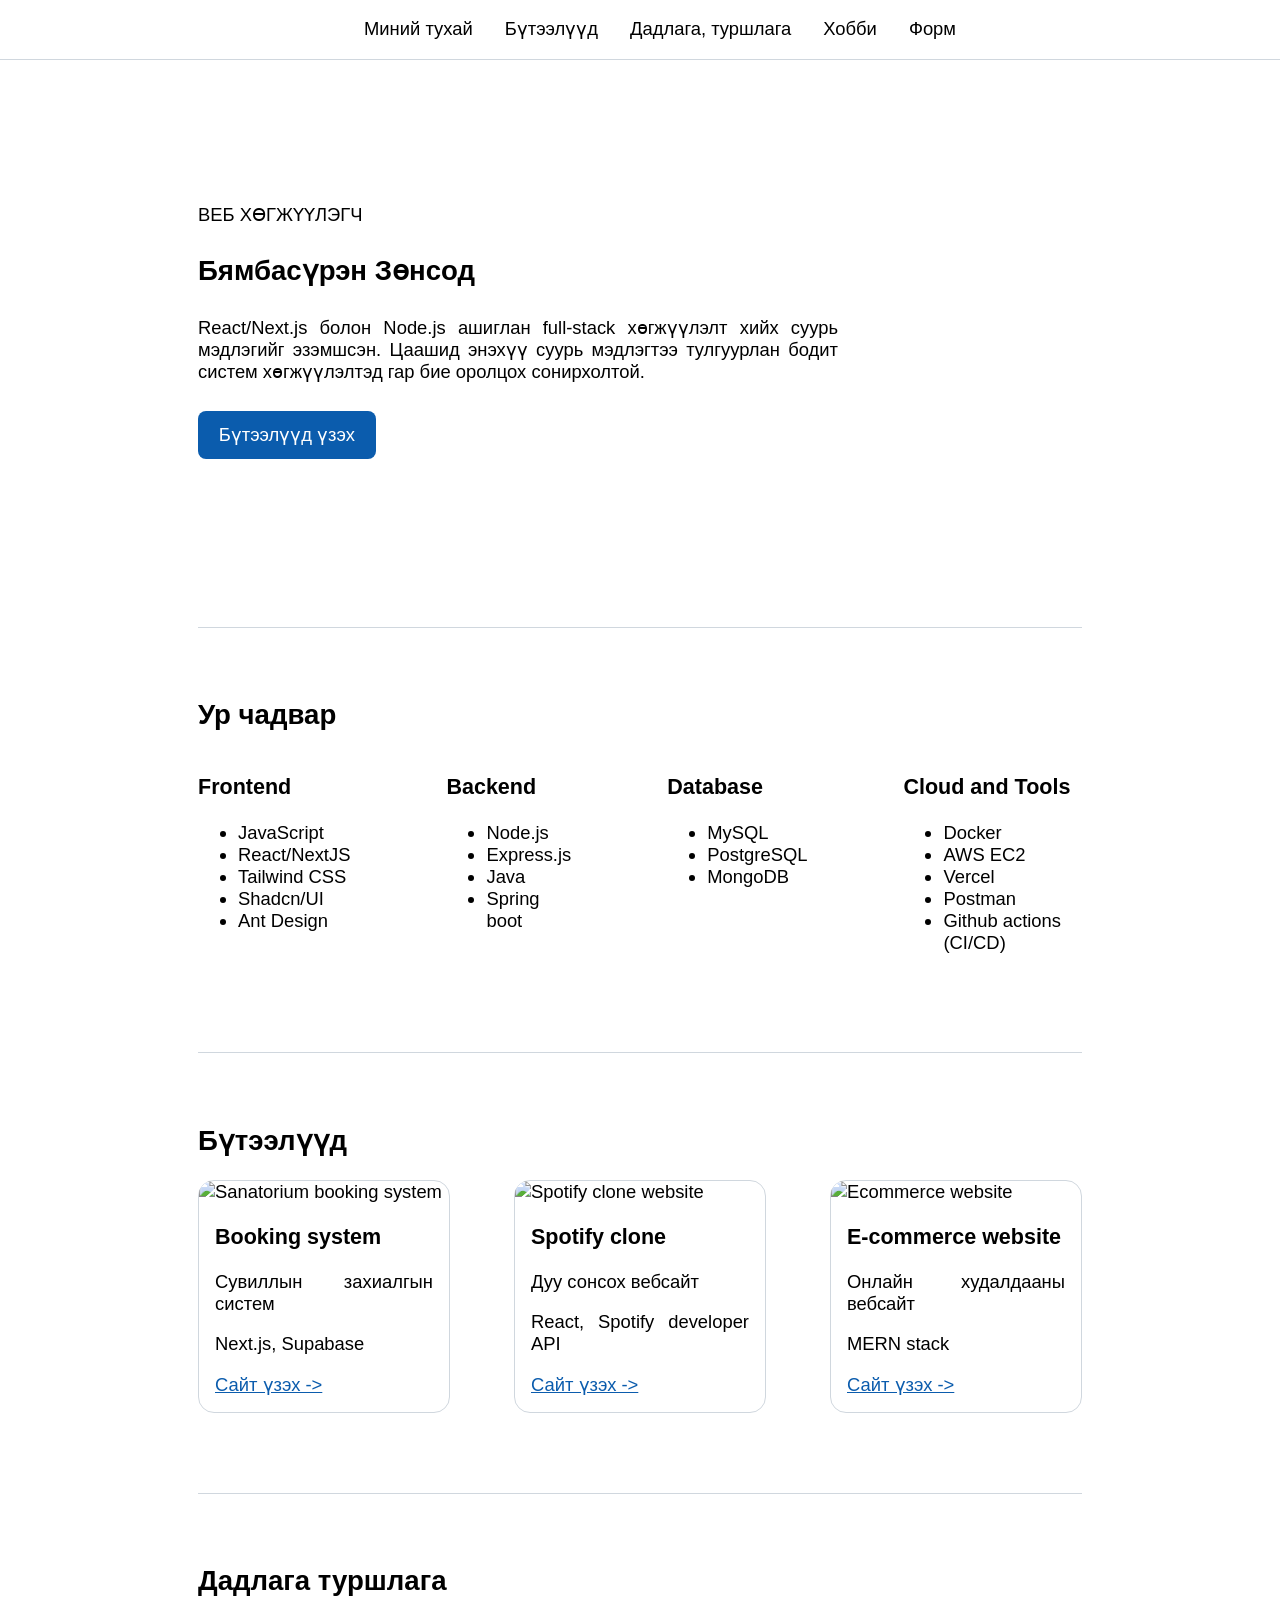
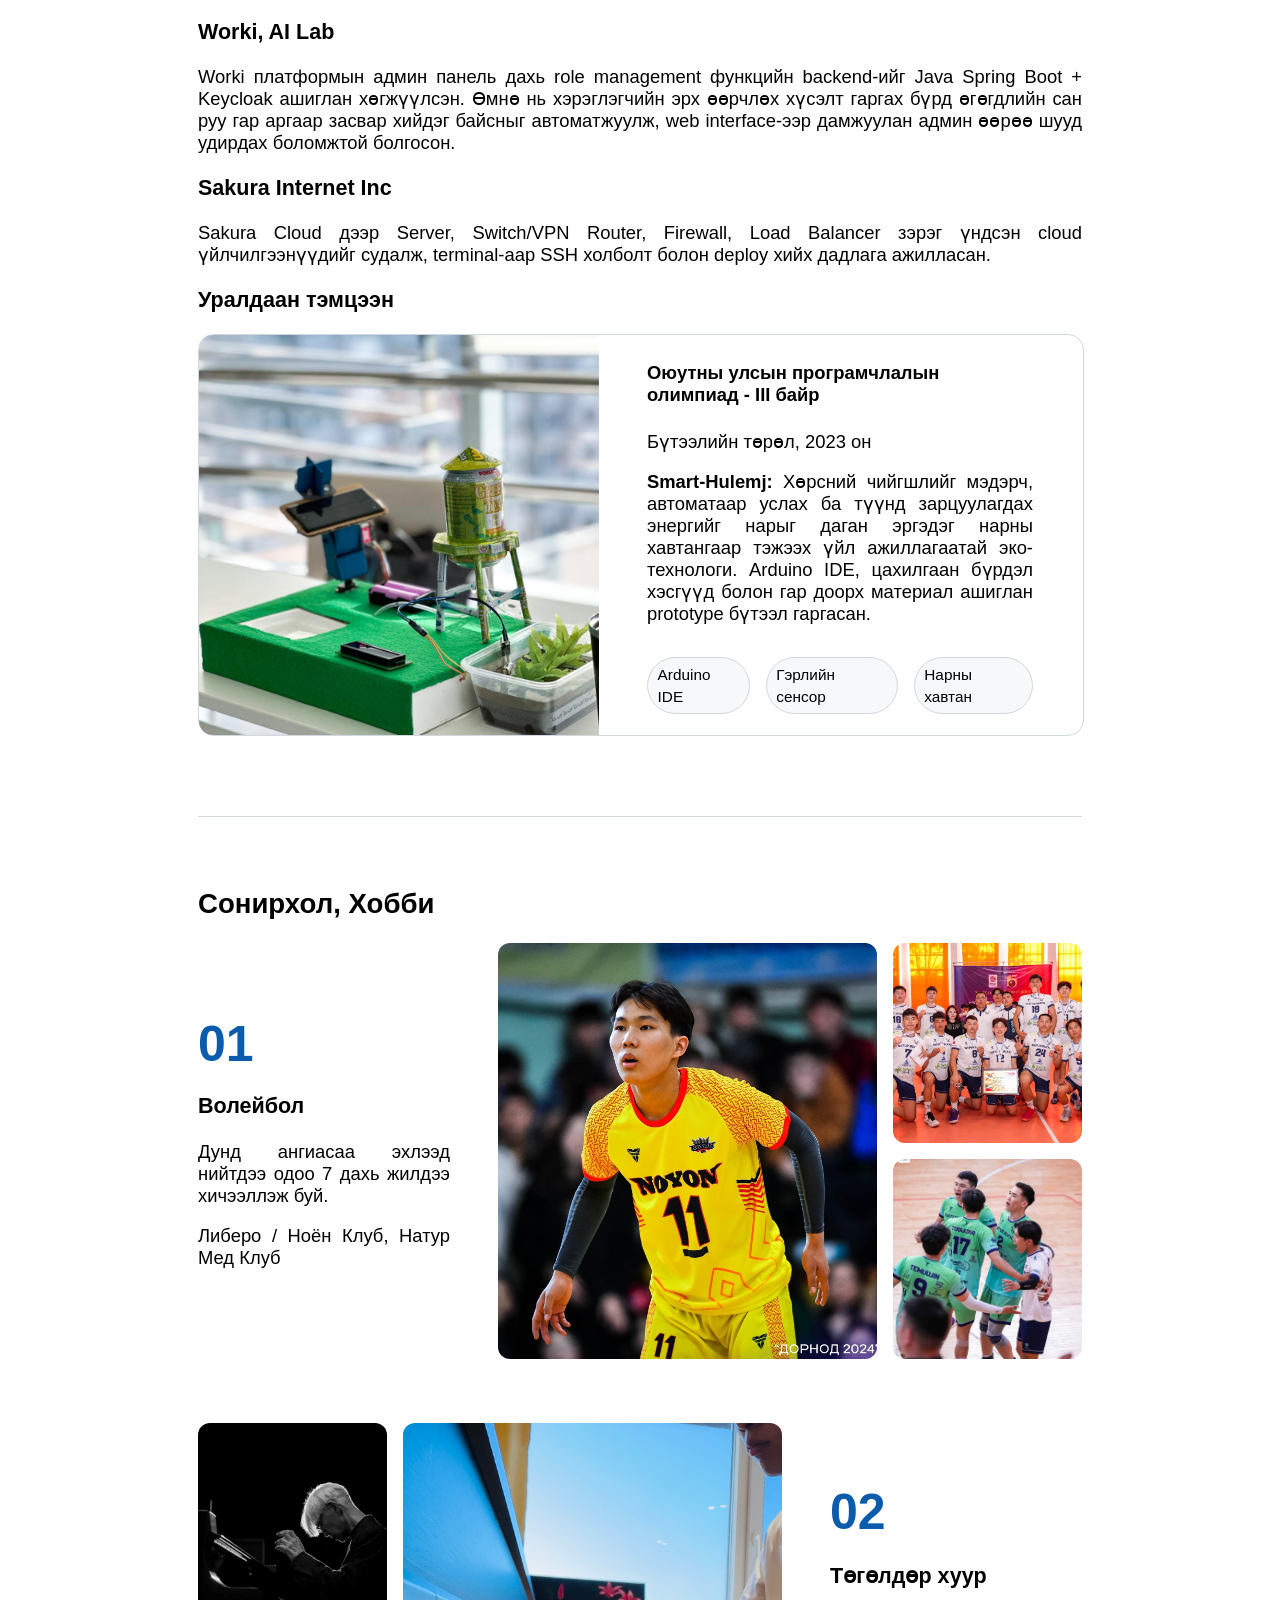
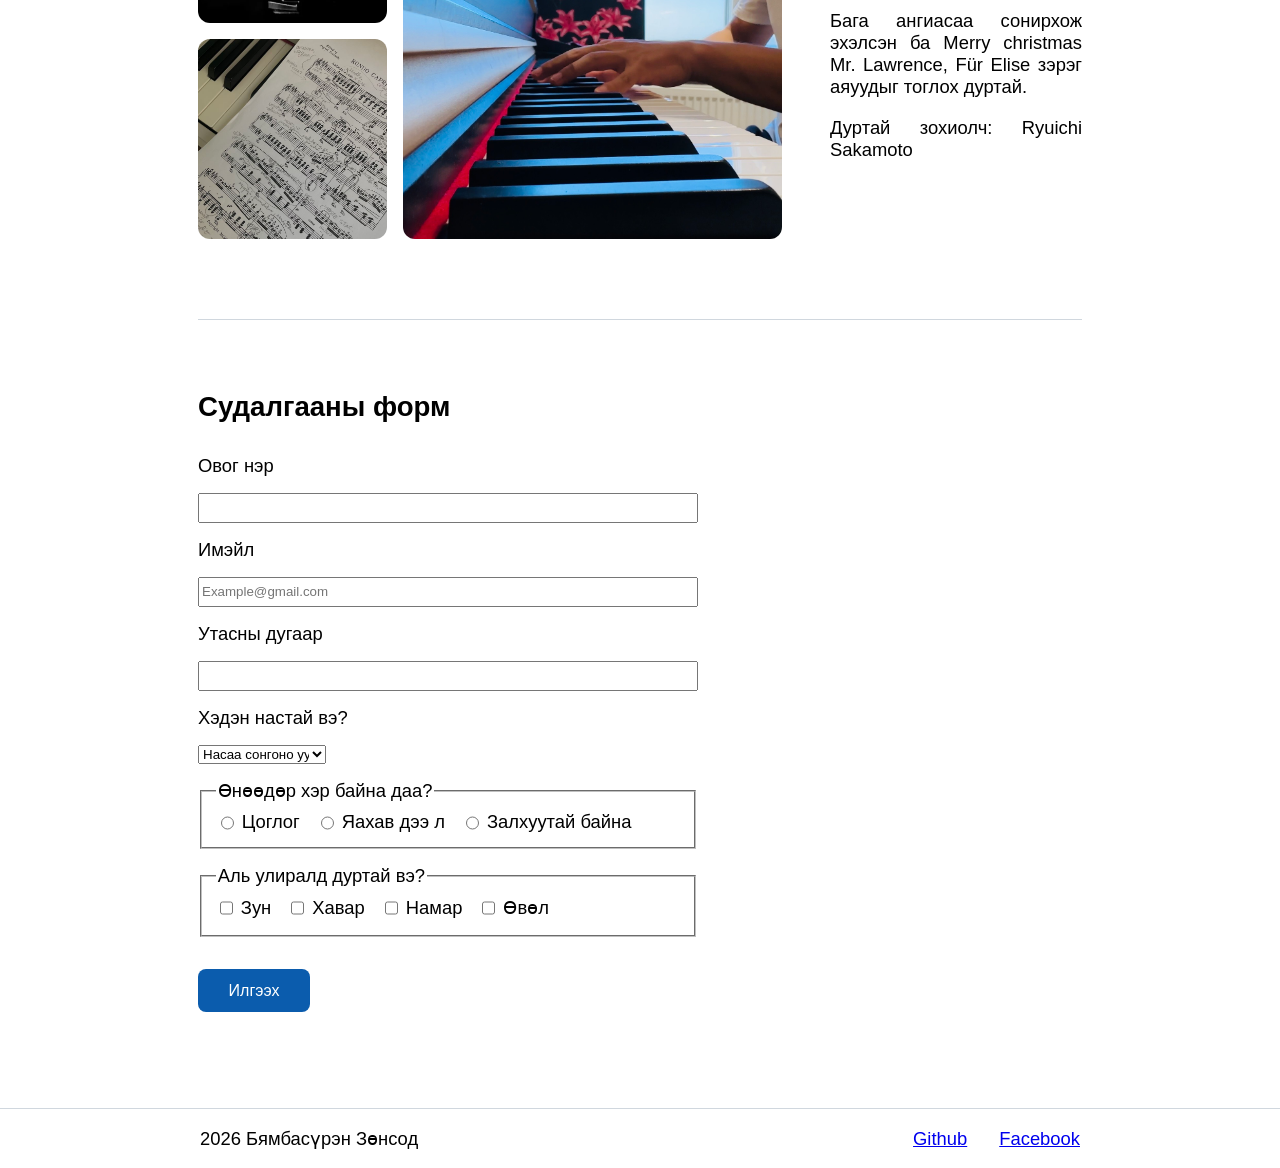
==== index.html @ 1df8f55e "task: portfolio" ====
<!DOCTYPE html>
<html lang="mn">
<head>
    <meta charset="UTF-8">
    <meta name="viewport" content="width=device-width, initial-scale=1.0">
    <title>Portfolio</title>
    <style>
        body{
            font-family: Arial, sans-serif;
            font-size: 1.15rem;
            margin: 0;
        }
        p{
            text-align: justify;
        }

        nav{
            display: flex;
            width: 100%;
            align-items: center;
            justify-content: center;
            background-color: white;
            border-bottom: solid 1px #d0d7de;
            position: fixed;
        }
        .navbar{
            list-style: none;
            color: black;
        }
        .navbar a{
            text-decoration: none;
            color: black;
        }
        #navbar{
            display: flex;
            gap: 2rem;
        }
        main{
            display: flex;
            flex-direction: column;
            gap: 2rem;
            margin-left: 150px;
            margin-right: 150px;
            padding: 3rem;
        }
        section{
            border-top: solid 1px #d0d7de;
            padding-top: 3rem;
            margin-bottom: 3rem;
        }
        #tailbar{
            margin-right: 50px;
        }
        .button{
            background-color: #0b5cad;
            text-align: center;
            text-decoration: none;
            color: white;
            border: none;
            width: 9.5rem;
            padding: 0.8rem;
            border-radius: 0.5rem;
        }
        button{
            background-color: #0b5cad;
            font-size:medium;
            color: white;
            border: none;
            width: 7rem;
            padding: 0.8rem;
            margin-top: 1rem;
            border-radius: 0.5rem;
            cursor: pointer;
        }
        .tags{
            list-style: none;
            display: flex;
            margin-top: 2rem;
            gap: 1rem;
            padding: 0;
        }
        .tags-item{
            padding: 0.3rem 0.6rem 0.4rem 0.6rem;
            background-color: #f6f8fa;
            border: solid 1px #d0d7de;
            border-radius: 2rem;
        }
        /* aboutme */
        #aboutme{
            display: flex;
            flex-direction: column;
            justify-content: center;
            gap: 0.75rem;
            height: 50vh;
            width: 50vw;
        }
        #aboutme h1 {
            margin: 0;
        }
        #aboutme p {
            margin-bottom: 1rem;
        }
        /* skills section */
        #skills-content{
            display: flex;
            width: 100%;
            gap: 6rem;
        }
        /* projects section */
        #project-content{
            display: flex;
            gap: 4rem;
        }
        article{
            width: 100%;
            border: solid 1px #d0d7de;
            border-radius: 1rem;

        }
        .project-img{
            width: 100%;
            height: 250px;
            object-fit: cover;
            border-radius: 14px 14px 0 0;
        }
        .project-desc{
            margin: 1rem
        }
        .project-desc a{
            color: #0b5cad;
        }
        /* awards section */
        #awards-content{
            width: 100%;
            display: flex;
            align-items: center;
            gap: 3rem;
            border: solid 1px #d0d7de;
            border-radius: 1rem;
        }
        #awards-img{
            display: block;
            width: 400px;
            object-fit: cover;
            border-radius: 14px 0 0 14px;
        }
        /* hobby section */
        .number{
            font-size: 50px;
            font-weight: bold;
            margin: 0;
            color:#0b5cad;
        }
        .hobby-volleyball{
            display: grid;
            grid-template-columns: 1.5fr 2fr 1fr;
            grid-template-rows: 200px 200px;
            gap: 1rem;
        }
        .hobby-volleyball img {
            width: 100%;
            height: 100%;
            object-fit: cover;
            display: block;
            border-radius: 0.75rem;
        }
        .volleyball-desc{
            grid-row: span 2;
            align-self: center;
            margin-right: 2rem;
        }
        .hobby-img-main{
            grid-row: span 2;
        }
        .hobby-piano{
            display: grid;
            grid-template-columns: 1fr 2fr 1.5fr;
            grid-template-rows: 200px 200px;
            gap: 1rem;
            margin-top: 4rem;
        }
        .hobby-piano img {
            width: 100%;
            height: 100%;
            object-fit: cover;
            display: block;
            border-radius: 0.75rem;
        }
        .piano-desc{
            grid-row: span 2;
            align-self: center;
            margin-left: 2rem;
        }
        /* form section */
        form{
            width: 500px;
            display: flex;
            flex-direction: column;
            margin-top: 2rem;
            gap: 1rem;
        }
        form p{
            margin-bottom: 0;
        }
        .form-radio{
            display: flex;
            flex-direction: row;
            align-items: center;
        }
        .form-radio label{
            margin-right: 1rem;
            margin-left: 5px;
        }
        label input{
            width: 100%;
        }
        input {
            height: 1.5rem;
        }
        select{
            width: 10vw;
        }
        footer{
            display: flex;
            padding: 0 200px 0 200px;
            border-top: solid 1px #d0d7de;
            justify-content: space-between;
        }
        #footer-link{
            display: flex;
            gap: 2rem;
            align-items: center;
        }

    </style>
</head>
<body>
    <header>
        <nav>
            <ul id="navbar">
                <li class="navbar"><a href="#aboutme">Миний тухай</a></li>
                <li class="navbar"><a href="#projects">Бүтээлүүд</a></li>
                <li class="navbar"><a href="#experience">Дадлага, туршлага</a></li>
                <li class="navbar"><a href="#hobby">Хобби</a></li>
                <li class="navbar"><a href="#form">Форм</a></li>
            </ul>
        </nav>
    </header>
    <main>
        <!-- About me хэсэг -->
        <section id="aboutme">
            <p>ВЕБ ХӨГЖҮҮЛЭГЧ</p>
            <h1>Бямбасүрэн Зөнсод</h1>
            <p>
                React/Next.js болон Node.js ашиглан full-stack хөгжүүлэлт хийх суурь мэдлэгийг эзэмшсэн.
                Цаашид энэхүү суурь мэдлэгтээ тулгуурлан бодит систем хөгжүүлэлтэд гар бие оролцох сонирхолтой.
            </p>
            <a href="#projects" class="button">Бүтээлүүд үзэх</a>
        </section>  
        <!-- Ур чадвар хэсэг -->
        <section id="skills">
            <h2>Ур чадвар</h2>
            <div id="skills-content">
                <div>
                    <h3>Frontend</h3>
                    <ul class="content">
                        <li>JavaScript</li>
                        <li>React/NextJS</li>
                        <li>Tailwind CSS</li>
                        <li>Shadcn/UI</li>
                        <li>Ant Design</li>
                    </ul> 
                </div>
                <div>
                    <h3>Backend</h3>
                    <ul class="content">
                        <li>Node.js</li>
                        <li>Express.js</li>
                        <li>Java</li>
                        <li>Spring boot</li>
                    </ul>
                </div>
                <div>
                    <h3>Database</h3>
                    <ul class="content">
                        <li>MySQL</li>
                        <li>PostgreSQL</li>
                        <li>MongoDB</li>
                    </ul>
                </div>
                <div>
                    <h3>Cloud and Tools</h3>
                    <ul class="content">
                        <li>Docker</li>
                        <li>AWS EC2</li>
                        <li>Vercel</li>
                        <li>Postman</li>
                        <li>Github actions (CI/CD)</li>
                    </ul>
                </div>
            </div>
        </section>
        <!-- Бүтээлүүд хэсэг -->
        <section id="projects">
            <h2>Бүтээлүүд</h2>
            <div id="project-content">
                <article>
                    <img class="project-img" src="./img/anandkhujirt.png" alt="Sanatorium booking system">
                    <div class="project-desc">
                        <h3>Booking system</h3>
                        <p>Сувиллын захиалгын систем</p>
                        <p>Next.js, Supabase</p>
                        <a href="https://anandkhujirt.vercel.app/" target="_blank">Сайт үзэх -></a>
                    </div>
                </article>
                <article>
                    <img class="project-img" src="./img/spotify.png" alt="Spotify clone website">
                    <div class="project-desc">
                        <h3>Spotify clone</h3>
                        <p>Дуу сонсох вебсайт</p>
                        <p>React, Spotify developer API</p>
                        <a href="https://shadowify.vercel.app/" target="_blank">Сайт үзэх -></a>
                    </div>
                </article>
                <article>
                    <img class="project-img" src="./img/ecommerce.png" alt="Ecommerce website">
                    <div class="project-desc">
                        <h3>E-commerce website</h3>
                        <p>Онлайн худалдааны вебсайт</p>
                        <p>MERN stack</p>
                        <a href="https://proshop-ecomm.vercel.app/" target="_blank">Сайт үзэх -></a>
                    </div>
                </article>
            </div>
        </section>
        <!-- Дадлагын хэсэг -->
        <section id="experience">
            <h2>Дадлага туршлага</h2>
            <div>
                <h3>Worki, AI Lab</h3>
                <p>
                    Worki платформын админ панель дахь role management функцийн backend-ийг Java Spring
                    Boot + Keycloak ашиглан хөгжүүлсэн. Өмнө нь хэрэглэгчийн эрх өөрчлөх хүсэлт гаргах бүрд
                    өгөгдлийн сан руу гар аргаар засвар хийдэг байсныг автоматжуулж, web interface-ээр
                    дамжуулан админ өөрөө шууд удирдах боломжтой болгосон.
                </p>
                <h3>Sakura Internet Inc</h3>
                <p>
                    Sakura Cloud дээр Server, Switch/VPN Router, Firewall, Load Balancer зэрэг үндсэн cloud
                    үйлчилгээнүүдийг судалж, terminal-аар SSH холболт болон deploy хийх дадлага ажилласан.
                </p>
                <div id="awards">
                    <h3>Уралдаан тэмцээн</h3>
                    <div id="awards-content">
                        <div>
                            <img id="awards-img" src="./img/watering-system.jpeg" alt="Хийсэн бүтээлийн зураг">
                        </div>
                        <div id="tailbar">
                            <h4>Оюутны улсын програмчлалын олимпиад - III байр</h4>
                            <p>Бүтээлийн төрөл, 2023 он</p>
                            <p><b>Smart-Hulemj:</b>
                                Хөрсний чийгшлийг мэдэрч, автоматаар услах ба түүнд зарцуулагдах энергийг
                                нарыг даган эргэдэг нарны хавтангаар тэжээх үйл ажиллагаатай эко-технологи. Arduino IDE,
                                цахилгаан бүрдэл хэсгүүд болон гар доорх материал ашиглан prototype бүтээл гаргасан.
                            </p>
                            <ul class="tags">
                                <li class="tags-item"><small>Arduino IDE</small></li>
                                <li class="tags-item"><small>Гэрлийн сенсор</small></li>
                                <li class="tags-item"><small>Нарны хавтан</small></li>
                            </ul>
                        </div>
                    </div>
                </div>
            </div>
        </section>

        <!-- Сонирхол хэсэг -->
        <section id="hobby">
            <h2>Сонирхол, Хобби</h2>
            <div class="hobby-volleyball">
                <div class="volleyball-desc">
                    <p class="number">01</p>
                    <h3>Волейбол</h3>
                    <p>Дунд ангиасаа эхлээд нийтдээ одоо 7 дахь жилдээ хичээллэж буй.</p>
                    <p>Либеро / Ноён Клуб, Натур Мед Клуб</p>
                </div>
                <img class="hobby-img-main" src="./img/voll1.jpeg" alt="Тэмцээний зураг">
                <img class="hobby-img" src="./img/voll2.jpeg" alt="Багийн зураг">
                <img class="hobby-img" src="./img/voll3.jpeg" alt="Тоглолтын агшин">
            </div>
            <div class="hobby-piano">
                <img class="hobby-img" src="./img/pianist.jpeg" alt="Ryuichi sakamoto зураг">
                <img class="hobby-img-main" src="./img/me.jpeg" alt="Өөрийн зураг">
                <div class="piano-desc">
                    <p class="number">02</p>
                    <h3>Төгөлдөр хуур</h3>
                    <p>Бага ангиасаа сонирхож эхэлсэн ба Merry christmas Mr. Lawrence, Für Elise зэрэг аяуудыг тоглох дуртай.</p>
                    <p>Дуртай зохиолч: Ryuichi Sakamoto</p>
                </div>
                <img class="hobby-img" src="./img/notes.jpeg" alt="Хөгжмийн нот">
            </div>
        </section>

        <!-- Form хэсэг -->
        <section id="form">
            <h2>
                Судалгааны форм
            </h2>
            <form>
                <label for="name">Овог нэр</label>
                <input type="text" id="name" name="name" pattern="[A-Za-zА-Яа-яӨөҮүЁё ]+" required>

                <label for="email">Имэйл</label>
                <input type="email" id="email" name="email" placeholder="Example@gmail.com" required>

                <label for="phone">Утасны дугаар</label>
                <input type="tel" id="phone" name="phone" pattern="[0-9]{8}" required>

                <label for="age">Хэдэн настай вэ?</label>
                <select id="age" name="age" required>
                    <option value="">Насаа сонгоно уу</option>
                    <option value="young">20-с доош</option>
                    <option value="middle">20~40 нас</option>
                    <option value="old">40+ нас</option>
                </select>

                <fieldset>
                    <legend>Өнөөдөр хэр байна даа?</legend>
                    <div class="form-radio">
                        <input type="radio" id="status1" name="status" value="good" required>
                        <label for="status1" >Цоглог</label>
                        
                        <input type="radio" id="status2" name="status" value="normal" required>
                        <label for="status2">Яахав дээ л</label>
                        
                        <input type="radio" id="status3" name="status" value="tired" required>
                        <label for="status3">Залхуутай байна</label>
                    </div>
                </fieldset>
                <fieldset>
                    <legend>Аль улиралд дуртай вэ?</legend>
                    <div class="form-radio">
                        <input type="checkbox" id="season1" name="season" value="summer">
                        <label for="season1">Зун</label>
                        
                        <input type="checkbox" id="season2" name="season" value="spring">
                        <label for="season2">Хавар</label>
                        
                        <input type="checkbox" id="season3" name="season" value="autumn">
                        <label for="season3">Намар</label>
                        
                        <input type="checkbox" id="season4" name="season" value="winter">
                        <label for="season4">Өвөл</label>
                    </div>
                </fieldset>

                <button type="submit">Илгээх</button>
            </form>
        </section>
    </main>
    <footer>
        <p>2026 Бямбасүрэн Зөнсод</p>
        <div id="footer-link">
            <a href="https://github.com/Zunsod" target="_blank">Github</a>
            <a href="https://www.facebook.com/profile.php?id=61588449451426" target="_blank">Facebook</a>
        </div> 
    </footer>
</body>
</html>
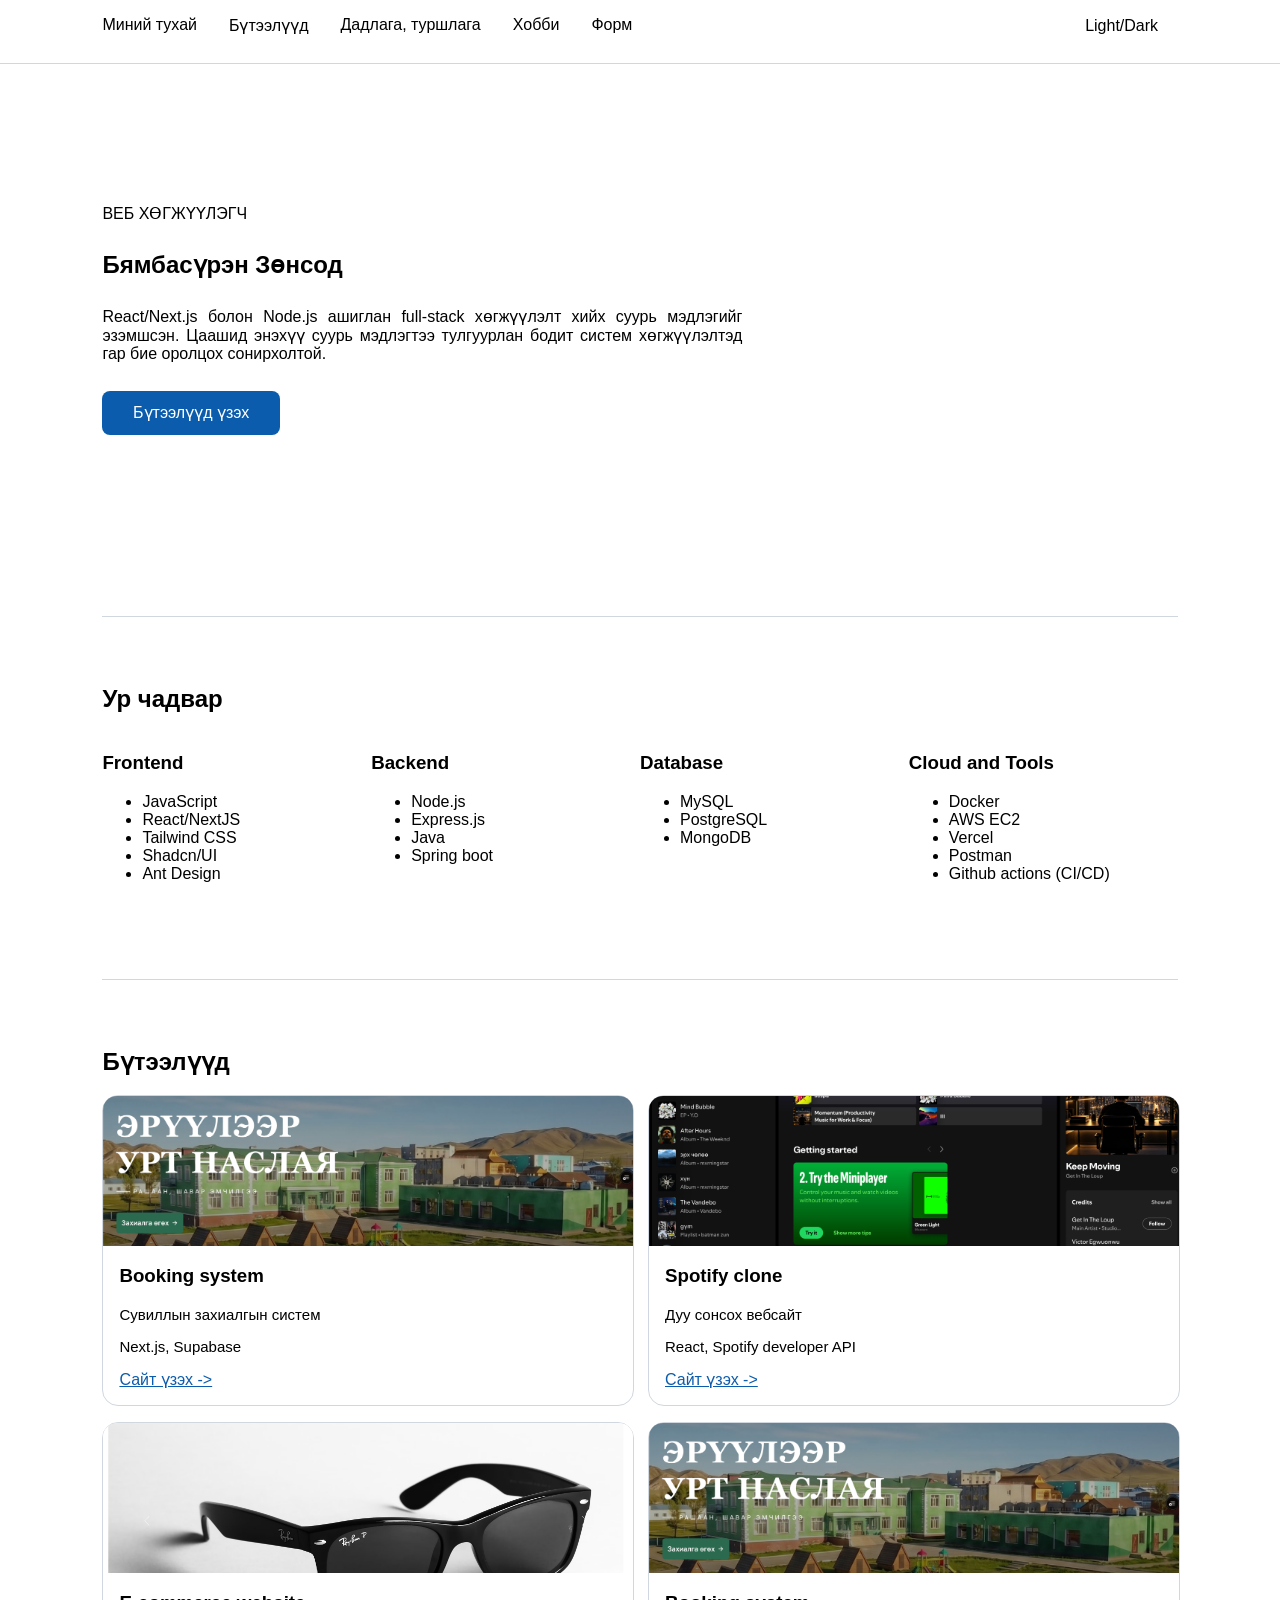
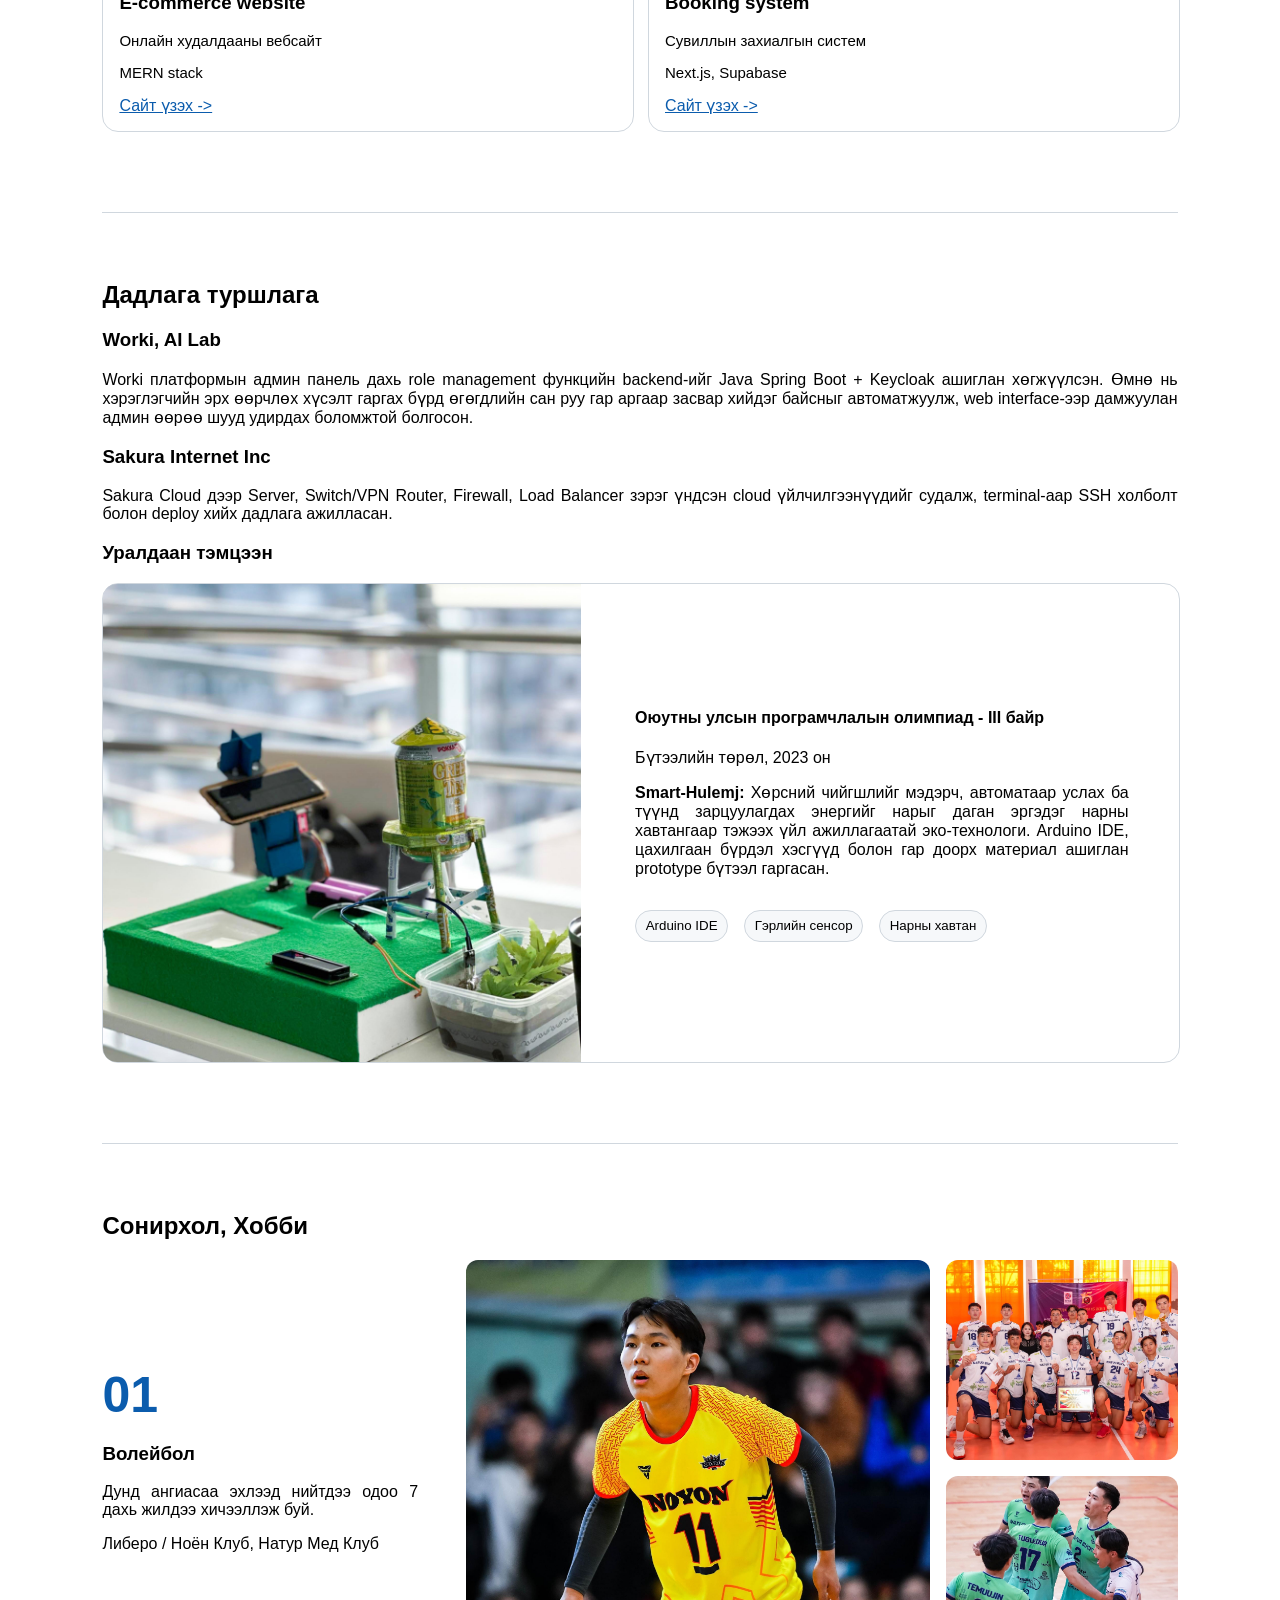
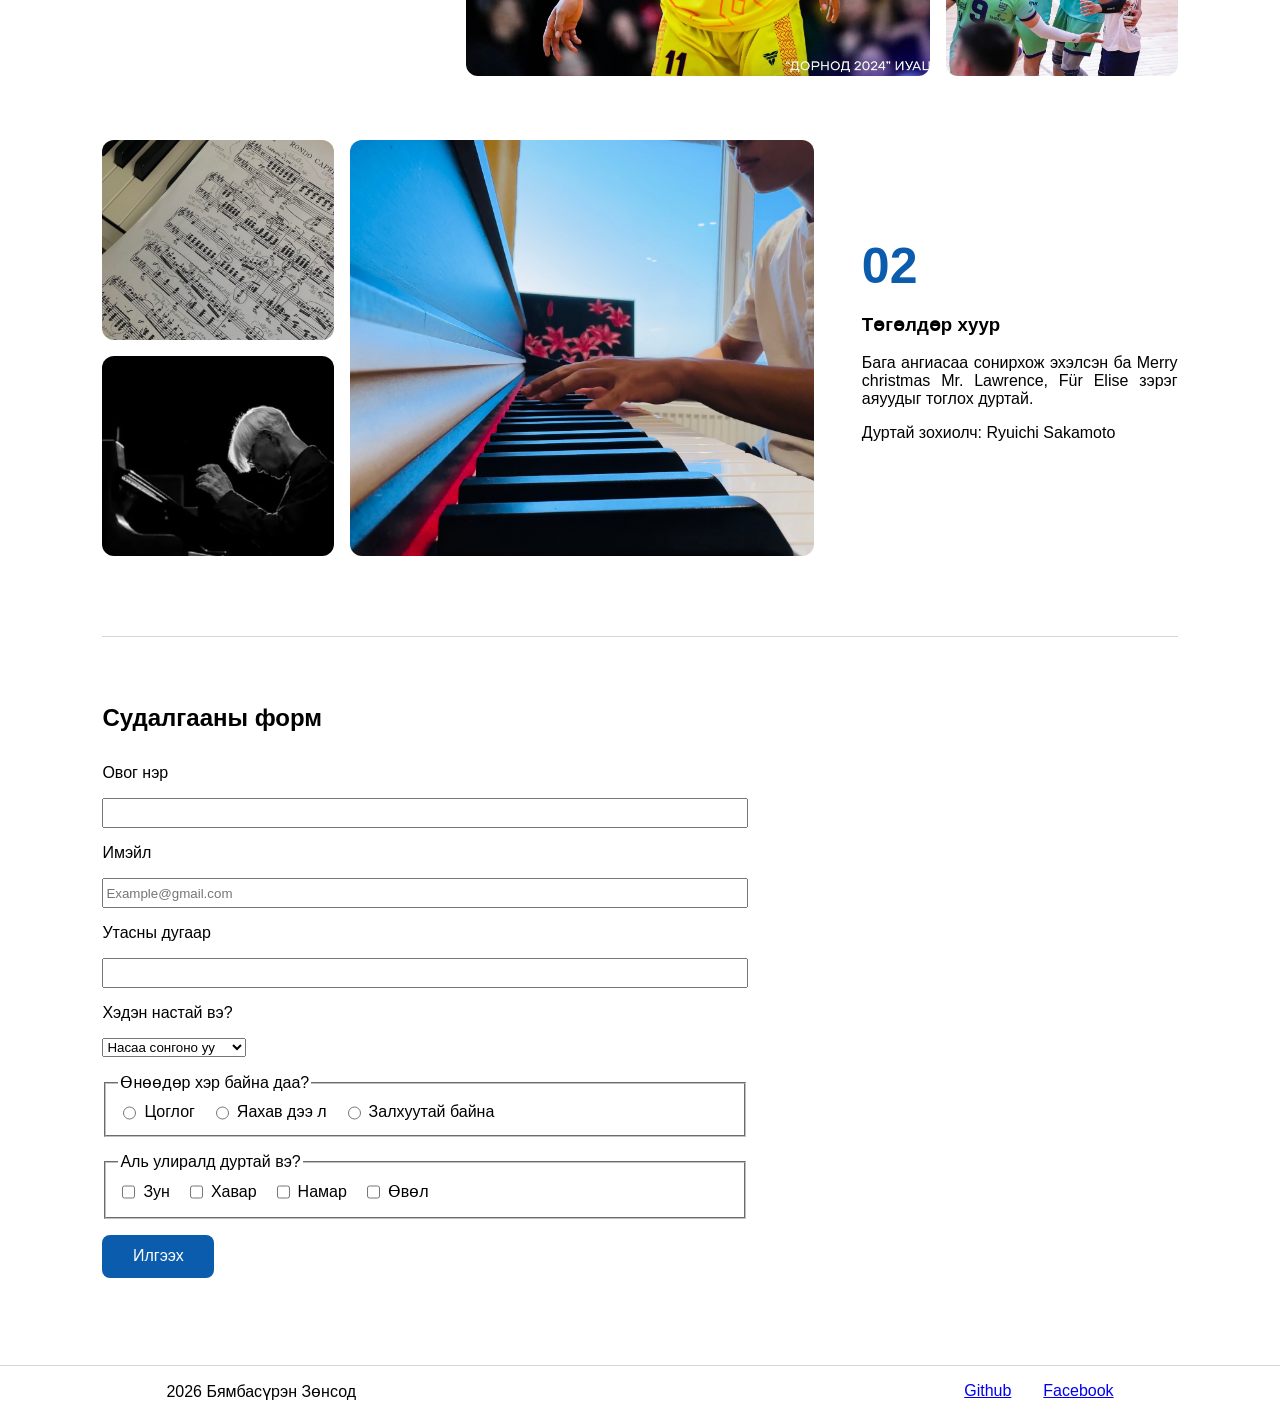
==== commit 9cba5c1c: "name changed" ====
--- a/index.html
+++ b/index.html
@@ -4,246 +4,19 @@
     <meta charset="UTF-8">
     <meta name="viewport" content="width=device-width, initial-scale=1.0">
     <title>Portfolio</title>
-    <style>
-        body{
-            font-family: Arial, sans-serif;
-            font-size: 1.15rem;
-            margin: 0;
-        }
-        p{
-            text-align: justify;
-        }
-
-        nav{
-            display: flex;
-            width: 100%;
-            align-items: center;
-            justify-content: center;
-            background-color: white;
-            border-bottom: solid 1px #d0d7de;
-            position: fixed;
-        }
-        .navbar{
-            list-style: none;
-            color: black;
-        }
-        .navbar a{
-            text-decoration: none;
-            color: black;
-        }
-        #navbar{
-            display: flex;
-            gap: 2rem;
-        }
-        main{
-            display: flex;
-            flex-direction: column;
-            gap: 2rem;
-            margin-left: 150px;
-            margin-right: 150px;
-            padding: 3rem;
-        }
-        section{
-            border-top: solid 1px #d0d7de;
-            padding-top: 3rem;
-            margin-bottom: 3rem;
-        }
-        #tailbar{
-            margin-right: 50px;
-        }
-        .button{
-            background-color: #0b5cad;
-            text-align: center;
-            text-decoration: none;
-            color: white;
-            border: none;
-            width: 9.5rem;
-            padding: 0.8rem;
-            border-radius: 0.5rem;
-        }
-        button{
-            background-color: #0b5cad;
-            font-size:medium;
-            color: white;
-            border: none;
-            width: 7rem;
-            padding: 0.8rem;
-            margin-top: 1rem;
-            border-radius: 0.5rem;
-            cursor: pointer;
-        }
-        .tags{
-            list-style: none;
-            display: flex;
-            margin-top: 2rem;
-            gap: 1rem;
-            padding: 0;
-        }
-        .tags-item{
-            padding: 0.3rem 0.6rem 0.4rem 0.6rem;
-            background-color: #f6f8fa;
-            border: solid 1px #d0d7de;
-            border-radius: 2rem;
-        }
-        /* aboutme */
-        #aboutme{
-            display: flex;
-            flex-direction: column;
-            justify-content: center;
-            gap: 0.75rem;
-            height: 50vh;
-            width: 50vw;
-        }
-        #aboutme h1 {
-            margin: 0;
-        }
-        #aboutme p {
-            margin-bottom: 1rem;
-        }
-        /* skills section */
-        #skills-content{
-            display: flex;
-            width: 100%;
-            gap: 6rem;
-        }
-        /* projects section */
-        #project-content{
-            display: flex;
-            gap: 4rem;
-        }
-        article{
-            width: 100%;
-            border: solid 1px #d0d7de;
-            border-radius: 1rem;
-
-        }
-        .project-img{
-            width: 100%;
-            height: 250px;
-            object-fit: cover;
-            border-radius: 14px 14px 0 0;
-        }
-        .project-desc{
-            margin: 1rem
-        }
-        .project-desc a{
-            color: #0b5cad;
-        }
-        /* awards section */
-        #awards-content{
-            width: 100%;
-            display: flex;
-            align-items: center;
-            gap: 3rem;
-            border: solid 1px #d0d7de;
-            border-radius: 1rem;
-        }
-        #awards-img{
-            display: block;
-            width: 400px;
-            object-fit: cover;
-            border-radius: 14px 0 0 14px;
-        }
-        /* hobby section */
-        .number{
-            font-size: 50px;
-            font-weight: bold;
-            margin: 0;
-            color:#0b5cad;
-        }
-        .hobby-volleyball{
-            display: grid;
-            grid-template-columns: 1.5fr 2fr 1fr;
-            grid-template-rows: 200px 200px;
-            gap: 1rem;
-        }
-        .hobby-volleyball img {
-            width: 100%;
-            height: 100%;
-            object-fit: cover;
-            display: block;
-            border-radius: 0.75rem;
-        }
-        .volleyball-desc{
-            grid-row: span 2;
-            align-self: center;
-            margin-right: 2rem;
-        }
-        .hobby-img-main{
-            grid-row: span 2;
-        }
-        .hobby-piano{
-            display: grid;
-            grid-template-columns: 1fr 2fr 1.5fr;
-            grid-template-rows: 200px 200px;
-            gap: 1rem;
-            margin-top: 4rem;
-        }
-        .hobby-piano img {
-            width: 100%;
-            height: 100%;
-            object-fit: cover;
-            display: block;
-            border-radius: 0.75rem;
-        }
-        .piano-desc{
-            grid-row: span 2;
-            align-self: center;
-            margin-left: 2rem;
-        }
-        /* form section */
-        form{
-            width: 500px;
-            display: flex;
-            flex-direction: column;
-            margin-top: 2rem;
-            gap: 1rem;
-        }
-        form p{
-            margin-bottom: 0;
-        }
-        .form-radio{
-            display: flex;
-            flex-direction: row;
-            align-items: center;
-        }
-        .form-radio label{
-            margin-right: 1rem;
-            margin-left: 5px;
-        }
-        label input{
-            width: 100%;
-        }
-        input {
-            height: 1.5rem;
-        }
-        select{
-            width: 10vw;
-        }
-        footer{
-            display: flex;
-            padding: 0 200px 0 200px;
-            border-top: solid 1px #d0d7de;
-            justify-content: space-between;
-        }
-        #footer-link{
-            display: flex;
-            gap: 2rem;
-            align-items: center;
-        }
-
-    </style>
+    <link rel="stylesheet" href="./styles.css"/>
 </head>
 <body>
     <header>
         <nav>
             <ul id="navbar">
-                <li class="navbar"><a href="#aboutme">Миний тухай</a></li>
-                <li class="navbar"><a href="#projects">Бүтээлүүд</a></li>
-                <li class="navbar"><a href="#experience">Дадлага, туршлага</a></li>
-                <li class="navbar"><a href="#hobby">Хобби</a></li>
-                <li class="navbar"><a href="#form">Форм</a></li>
+                <li><a href="#aboutme">Миний тухай</a></li>
+                <li class="navbar-extra"><a href="#projects">Бүтээлүүд</a></li>
+                <li class="navbar-extra"><a href="#experience">Дадлага, туршлага</a></li>
+                <li class="navbar-extra"><a href="#hobby">Хобби</a></li>
+                <li class="navbar-extra"><a href="#form">Форм</a></li>
             </ul>
+            <button id="theme" onclick="theme()">Light/Dark</button>
         </nav>
     </header>
     <main>
@@ -329,6 +102,15 @@
                         <p>Онлайн худалдааны вебсайт</p>
                         <p>MERN stack</p>
                         <a href="https://proshop-ecomm.vercel.app/" target="_blank">Сайт үзэх -></a>
+                    </div>
+                </article>
+                <article>
+                    <img class="project-img" src="./img/anandkhujirt.png" alt="Sanatorium booking system">
+                    <div class="project-desc">
+                        <h3>Booking system</h3>
+                        <p>Сувиллын захиалгын систем</p>
+                        <p>Next.js, Supabase</p>
+                        <a href="https://anandkhujirt.vercel.app/" target="_blank">Сайт үзэх -></a>
                     </div>
                 </article>
             </div>
@@ -389,15 +171,15 @@
                 <img class="hobby-img" src="./img/voll3.jpeg" alt="Тоглолтын агшин">
             </div>
             <div class="hobby-piano">
-                <img class="hobby-img" src="./img/pianist.jpeg" alt="Ryuichi sakamoto зураг">
-                <img class="hobby-img-main" src="./img/me.jpeg" alt="Өөрийн зураг">
                 <div class="piano-desc">
                     <p class="number">02</p>
                     <h3>Төгөлдөр хуур</h3>
                     <p>Бага ангиасаа сонирхож эхэлсэн ба Merry christmas Mr. Lawrence, Für Elise зэрэг аяуудыг тоглох дуртай.</p>
                     <p>Дуртай зохиолч: Ryuichi Sakamoto</p>
                 </div>
+                <img class="hobby-img-main" src="./img/me.jpeg" alt="Өөрийн зураг">
                 <img class="hobby-img" src="./img/notes.jpeg" alt="Хөгжмийн нот">
+                <img class="hobby-img" src="./img/pianist.jpeg" alt="Ryuichi sakamoto зураг">
             </div>
         </section>
 
@@ -465,5 +247,11 @@
             <a href="https://www.facebook.com/profile.php?id=61588449451426" target="_blank">Facebook</a>
         </div> 
     </footer>
+    <script>
+        function theme(){
+            let element = document.body;
+            element.classList.toggle("dark-mode");
+        }
+    </script>
 </body>
 </html>
--- a/styles.css
+++ b/styles.css
@@ -0,0 +1,356 @@
+:root{
+    --color-bg: white;
+    --color-bg-mute: #f6f8fa;
+    --color-text: black;
+
+}
+.dark-mode{
+    --color-bg: black;
+    --color-bg-mute: #272728;
+    --color-text: white;
+}
+body{
+    font-family: Arial, sans-serif;
+    font-size: 1rem;
+    margin: 0;
+    background-color: var(--color-bg);
+    color: var(--color-text);
+}
+p{
+    text-align: justify;
+}
+header{
+    position: fixed;
+    top: 0;
+    left: 0;
+    right: 0;
+    height: 7%;
+    border-bottom: solid 1px #d0d7de;
+    background-color: var(--color-bg);
+    flex-wrap: wrap;
+}
+nav{
+    display: flex;
+    /* flex: 1; */
+    margin: 0 13% 0 13%;
+    align-items: center;
+    justify-content: space-between;
+    /* background-color: var(--color-bg); */
+    color: var(--color-text);
+    /* border-bottom: solid 1px #d0d7de; */
+    list-style: none;
+    color: var(--color-bg);
+}
+nav a{
+    text-decoration: none;
+    color: var(--color-text);
+}
+#theme{
+    background: none;
+    color: var(--color-text);
+}#theme:hover{
+    color: #0b5cad;
+}
+#navbar{
+    display: flex;
+    padding: 0;
+    gap: 2rem;
+}
+#navbar a:hover{
+    color: #0b5cad;
+}
+main{
+    display: flex;
+    flex-direction: column;
+    gap: 2rem;
+    margin-left: 10%;
+    margin-right: 10%;
+    padding: 3%;
+}
+section{
+    border-top: solid 1px #d0d7de;
+    padding-top: 3rem;
+    margin-bottom: 3rem;
+}
+#tailbar{
+    margin-right: 50px;
+}
+.button{
+    background-color: #0b5cad;
+    text-align: center;
+    text-decoration: none;
+    color: white;
+    border: none;
+    width: 9.5rem;
+    padding: 0.8rem;
+    border-radius: 0.5rem;
+}
+button{
+    background-color: #0b5cad;
+    font-size: inherit;
+    font-family: inherit;
+    color: white;
+    border: none;
+    width: 7rem;
+    padding: 0.8rem;
+    border-radius: 0.5rem;
+    cursor: pointer;
+}
+.tags{
+    list-style: none;
+    display: flex;
+    margin-top: 2rem;
+    gap: 1rem;
+    padding: 0;
+    color: var(--color-text);
+}
+.tags-item{
+    padding: 0.3rem 0.6rem 0.4rem 0.6rem;
+    background-color: var(--color-bg-mute);
+    color: var(--color-text);
+    border: solid 1px #d0d7de;
+    border-radius: 2rem;
+    align-self: flex-start;
+}
+/* aboutme */
+#aboutme{
+    display: flex;
+    flex-direction: column;
+    justify-content: center;
+    gap: 0.75rem;
+    height: 50vh;
+    width: 50vw;
+    border: none;
+}
+#aboutme h1 {
+    margin: 0;
+}
+#aboutme p {
+    margin-bottom: 1rem;
+}
+/* skills section */
+#skills-content{
+    display: grid;
+    grid-template-columns: repeat(4, 1fr);
+    width: 100%;
+    gap: 6%;
+}
+/* projects section */
+#project-content{
+    display: grid;
+    grid-template-columns: repeat(4, minmax(200px, 1fr));
+    gap: 1rem;
+}
+
+#project-content p{
+    font-size: 15px;
+}
+article{
+    width: 100%;
+    border: solid 1px #d0d7de;
+    border-radius: 1rem;
+
+}
+.project-img{
+    display: flex;
+    width: 100%;
+    height: 150px;
+    object-fit: cover;
+    border-radius: 14px 14px 0 0;
+}
+.project-desc{
+    margin: 1rem;
+}
+.project-desc a{
+    color: #0b5cad;
+}
+/* awards section */
+#awards-content{
+    display: flex;
+    width: 100%;
+    gap: 5%;
+    border: solid 1px #d0d7de;
+    border-radius: 1rem;
+}
+#tailbar{
+    align-self: center;
+}
+#awards-img{
+    display: block;
+    height: 100%;
+    width: 100%;
+    object-fit: fit;
+    border-radius: 14px 0 0 14px;
+}
+/* hobby section */
+.number{
+    font-size: 50px;
+    font-weight: bold;
+    margin: 0;
+    color:#0b5cad;
+}
+.hobby-volleyball{
+    display: grid;
+    grid-template-columns: 1.5fr 2fr 1fr;
+    grid-template-rows: 200px 200px;
+    gap: 1rem;
+}
+.hobby-volleyball img {
+    width: 100%;
+    height: 100%;
+    object-fit: cover;
+    display: block;
+    border-radius: 0.75rem;
+}
+.volleyball-desc{
+    grid-row: span 2;
+    align-self: center;
+    margin-right: 2rem;
+}
+.hobby-img-main{
+    grid-column: 2;
+    grid-row: 1 / span 2;
+}
+.hobby-piano{
+    display: grid;
+    grid-template-columns: 1fr 2fr 1.5fr;
+    grid-template-rows: 200px 200px;
+    gap: 1rem;
+    margin-top: 4rem;
+}
+.hobby-piano img {
+    width: 100%;
+    height: 100%;
+    object-fit: cover;
+    display: block;
+    border-radius: 0.75rem;
+}
+.hobby-piano .hobby-img{
+    grid-column: 1;
+}
+.piano-desc{
+    grid-column: 3;
+    grid-row: 1 / span 2;
+    align-self: center;
+    margin-left: 2rem;
+}
+/* responsive */
+/* tablet */
+@media(max-width: 1280px){
+    #project-content{
+        grid-template-columns: repeat(2, 1fr);
+    }
+    main{
+        margin-left: 5%;
+        margin-right: 5%;
+    }
+    nav{
+        margin: 0 8% 0 8%;
+    }
+    #skills-content{
+        /* grid-template-columns: repeat(2, 1fr); */
+        gap: 0;
+    }
+}
+/* phone */
+@media(max-width: 780px){
+    body{
+        font-size: 12px;
+    }
+    header{
+        height: 6%;
+    }
+    #aboutme{
+        width: 100%;
+    }
+    #project-content{
+        grid-template-columns: repeat(1, 1fr);
+        gap: 2rem;
+    }
+    main{
+        margin-left: 5%;
+        margin-right: 5%;
+    }
+    #skills-content{
+        grid-template-columns: repeat(2, 1fr);
+    }
+    .hobby-volleyball, .hobby-piano{
+        grid-template-columns: repeat(3, 1fr);   
+        grid-template-rows: auto;                
+    }
+    .volleyball-desc, .piano-desc{
+        grid-column: 1 / span 3;
+        grid-row: 1;
+        margin: 0;
+    }
+    .hobby-volleyball img,
+    .hobby-piano img,
+    .hobby-img-main,
+    .hobby-piano .hobby-img{
+        grid-column: auto;                      
+        grid-row: 2;
+        height: 30vh;
+    }
+    .button{
+        width: 30%;
+    }
+    #tailbar{
+        margin-right: 0;
+    }
+    .navbar-extra{
+        display: none;
+    }
+}
+@media(max-width: 1040px){
+    #awards-content{
+        flex-wrap: wrap;
+        border: none;
+    }
+    #awards-img{
+        width: 100%;
+        height: 30vh;
+        border-radius: 14px 14px 14px 14px;
+    }
+}
+/* form section */
+form{
+    width: 60%;
+    display: flex;
+    flex-direction: column;
+    margin-top: 2rem;
+    gap: 1rem;
+}
+form p{
+    margin-bottom: 0;
+}
+.form-radio{
+    display: flex;
+    flex-direction: row;
+    align-items: center;
+}
+.form-radio label{
+    margin-right: 1rem;
+    margin-left: 5px;
+}
+label input{
+    width: 100%;
+}
+input {
+    height: 1.5rem;
+}
+select{
+    width: 9rem;
+}
+footer{
+    display: flex;
+    padding: 0 13% 0 13%;
+    border-top: solid 1px #d0d7de;
+    justify-content: space-between;
+}
+#footer-link{
+    display: flex;
+    gap: 2rem;
+    align-items: center;
+}
+
+
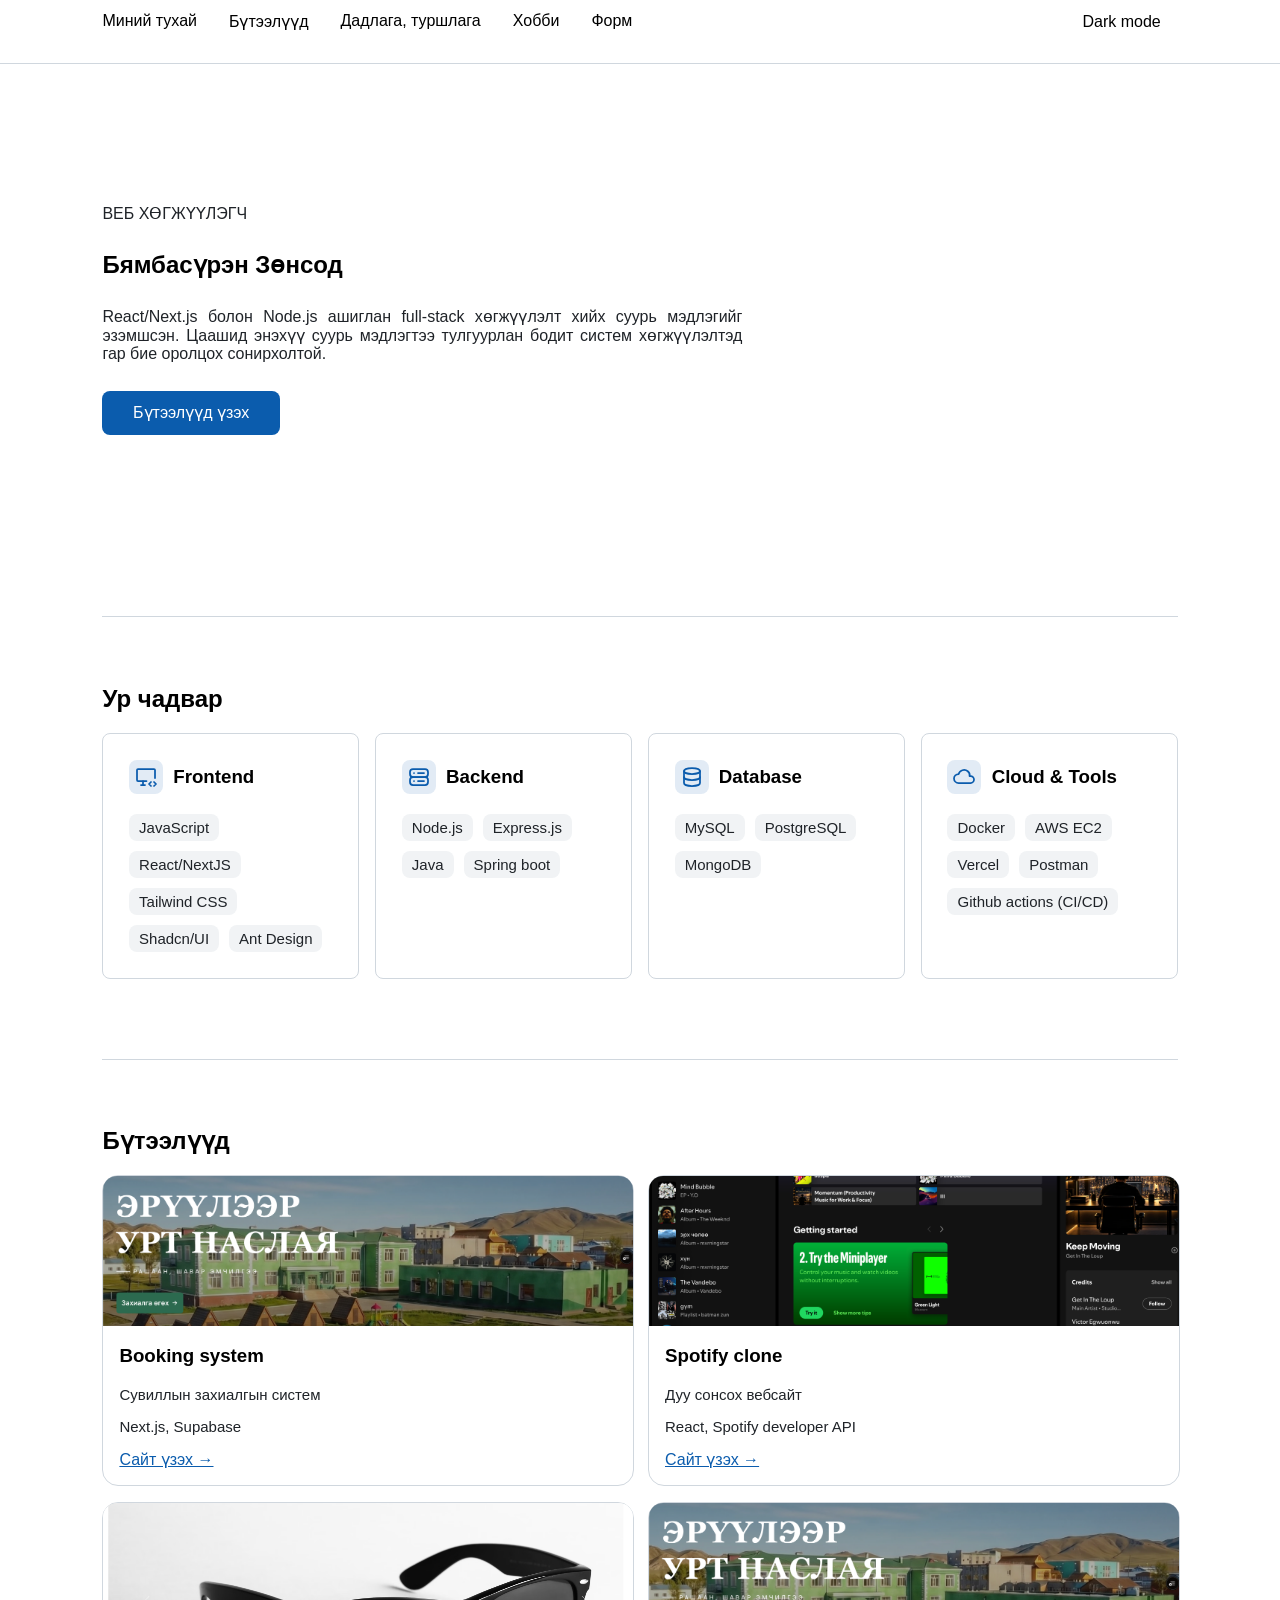
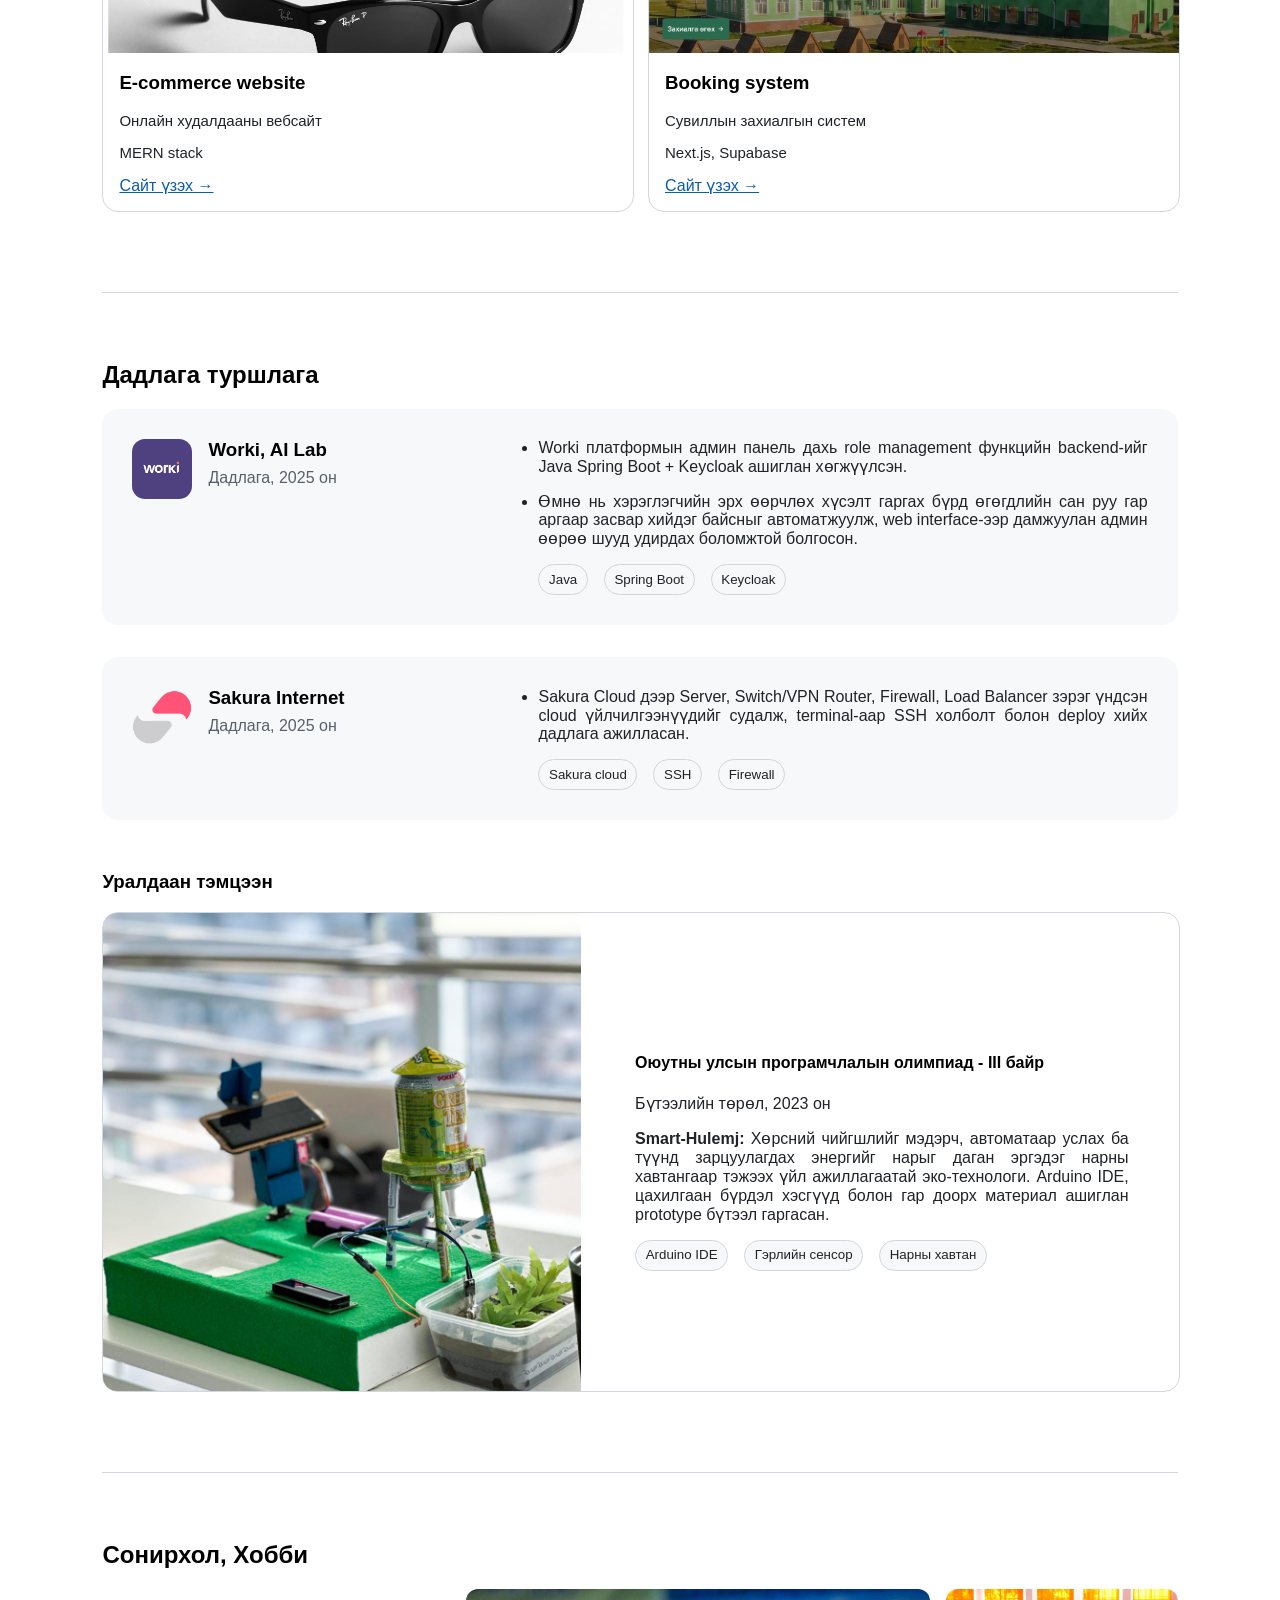
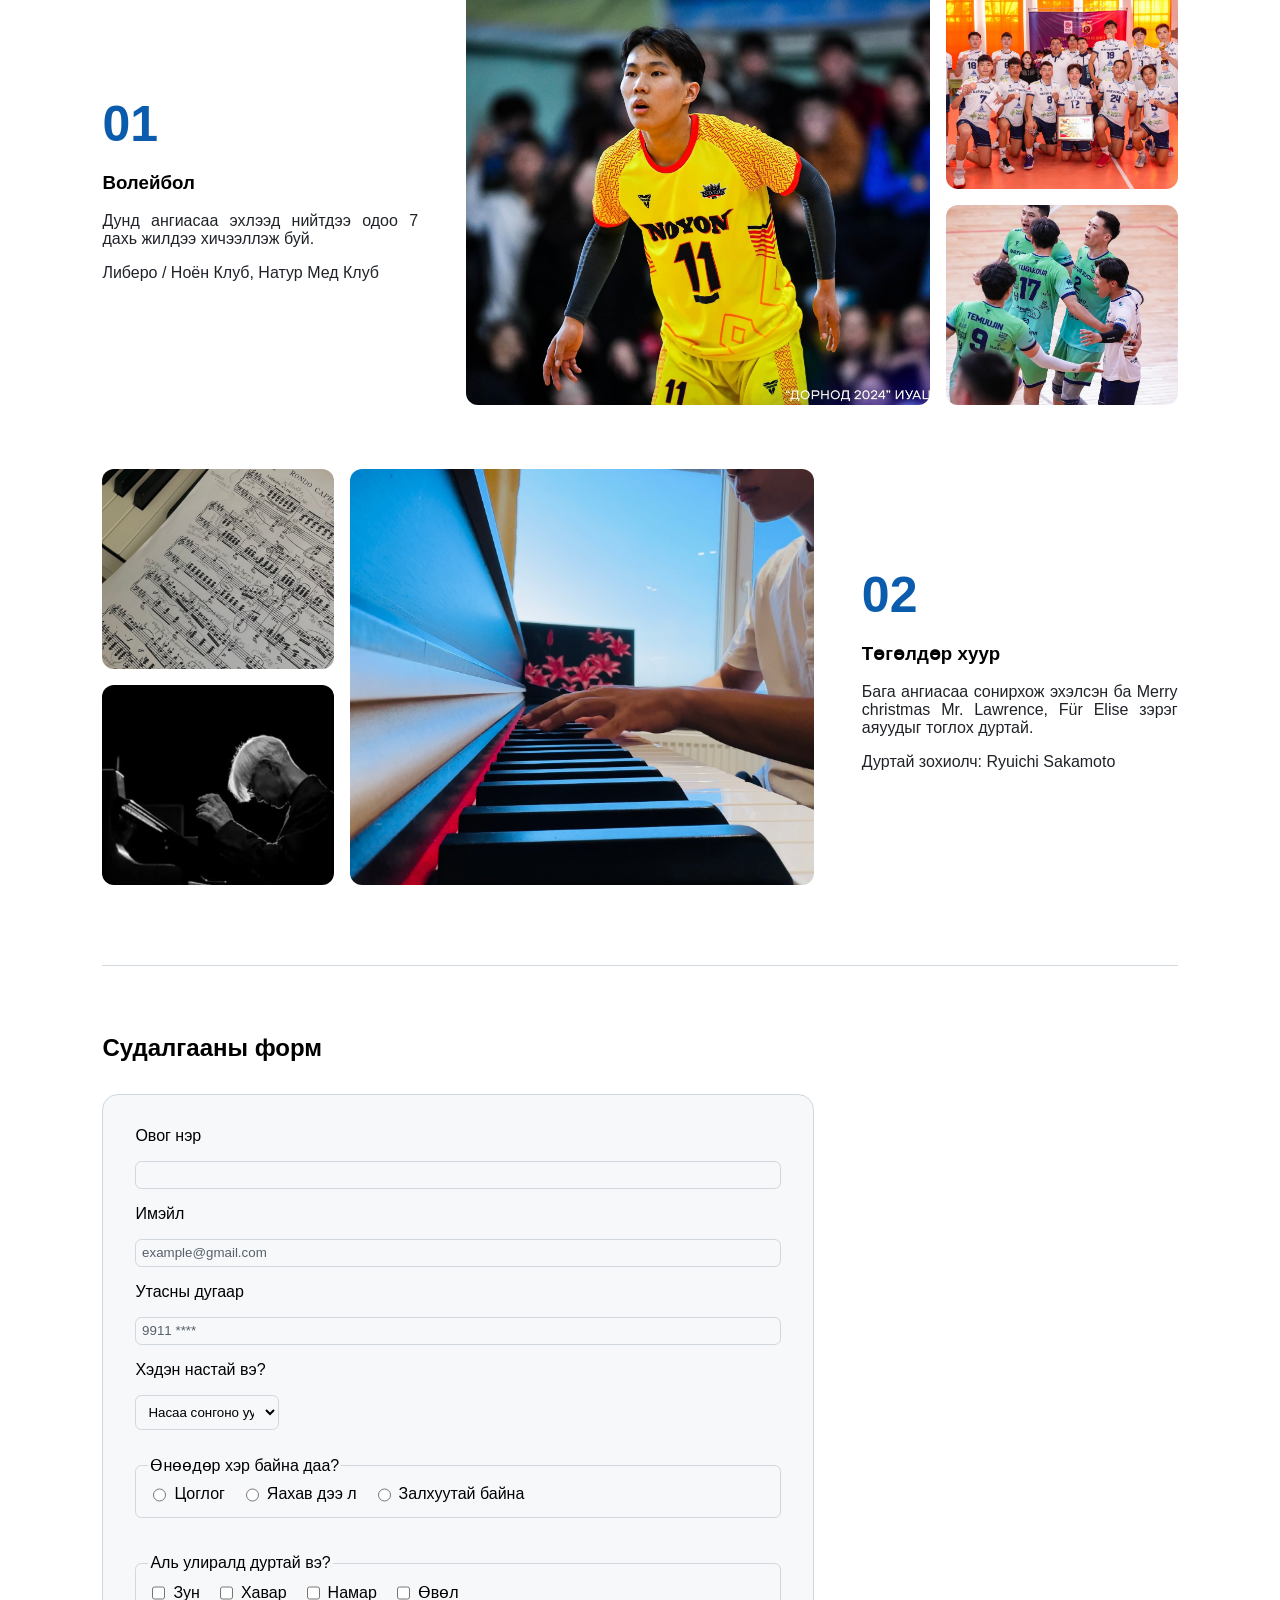
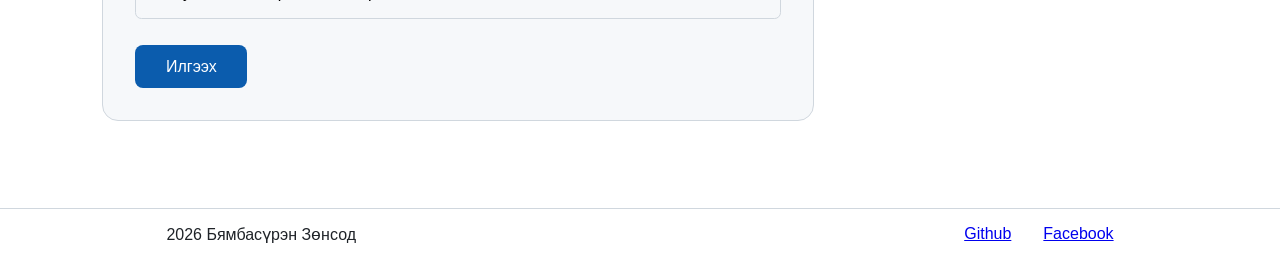
==== commit 994fc668: "final" ====
--- a/index.html
+++ b/index.html
@@ -16,7 +16,7 @@
                 <li class="navbar-extra"><a href="#hobby">Хобби</a></li>
                 <li class="navbar-extra"><a href="#form">Форм</a></li>
             </ul>
-            <button id="theme" onclick="theme()">Light/Dark</button>
+            <button id="theme" onclick="theme()">Dark mode</button>
         </nav>
     </header>
     <main>
@@ -33,42 +33,63 @@
         <!-- Ур чадвар хэсэг -->
         <section id="skills">
             <h2>Ур чадвар</h2>
-            <div id="skills-content">
-                <div>
-                    <h3>Frontend</h3>
+            <div id="skills-container">
+                <div class="skills-content">
+                    <h3 class="skills-header">
+                        <span class="skill-icon" aria-hidden="true">
+                            <svg xmlns="http://www.w3.org/2000/svg" width="24" height="24" viewBox="0 0 24 24" fill="none" stroke="currentColor" stroke-width="1.75" stroke-linecap="round" stroke-linejoin="round" class="icon icon-tabler icons-tabler-outline icon-tabler-device-desktop-code"><path stroke="none" d="M0 0h24v24H0z" fill="none" /><path d="M12.5 16h-8.5a1 1 0 0 1 -1 -1v-10a1 1 0 0 1 1 -1h16a1 1 0 0 1 1 1v8" /><path d="M7 20h4" /><path d="M9 16v4" /><path d="M20 21l2 -2l-2 -2" /><path d="M17 17l-2 2l2 2" />
+                            </svg>
+                        </span>
+                        Frontend
+                    </h3>
                     <ul class="content">
-                        <li>JavaScript</li>
-                        <li>React/NextJS</li>
-                        <li>Tailwind CSS</li>
-                        <li>Shadcn/UI</li>
-                        <li>Ant Design</li>
+                        <li class="skills-item">JavaScript</li>
+                        <li class="skills-item">React/NextJS</li>
+                        <li class="skills-item">Tailwind CSS</li>
+                        <li class="skills-item">Shadcn/UI</li>
+                        <li class="skills-item">Ant Design</li>
                     </ul> 
                 </div>
-                <div>
-                    <h3>Backend</h3>
+                <div class="skills-content">
+                    <h3 class="skills-header">
+                        <span class="skill-icon" aria-hidden="true">
+                            <svg xmlns="http://www.w3.org/2000/svg" width="24" height="24" viewBox="0 0 24 24" fill="none" stroke="currentColor" stroke-width="1.75" stroke-linecap="round" stroke-linejoin="round" class="icon icon-tabler icons-tabler-outline icon-tabler-server-2"><path stroke="none" d="M0 0h24v24H0z" fill="none" /><path d="M3 7a3 3 0 0 1 3 -3h12a3 3 0 0 1 3 3v2a3 3 0 0 1 -3 3h-12a3 3 0 0 1 -3 -3v-2" /><path d="M3 15a3 3 0 0 1 3 -3h12a3 3 0 0 1 3 3v2a3 3 0 0 1 -3 3h-12a3 3 0 0 1 -3 -3l0 -2" /><path d="M7 8l0 .01" /><path d="M7 16l0 .01" /><path d="M11 8h6" /><path d="M11 16h6" /></svg>
+                        </span>
+                        Backend
+                    </h3>
                     <ul class="content">
-                        <li>Node.js</li>
-                        <li>Express.js</li>
-                        <li>Java</li>
-                        <li>Spring boot</li>
+                        <li class="skills-item">Node.js</li>
+                        <li class="skills-item">Express.js</li>
+                        <li class="skills-item">Java</li>
+                        <li class="skills-item">Spring boot</li>
                     </ul>
                 </div>
-                <div>
-                    <h3>Database</h3>
+                <div class="skills-content">
+                    <h3 class="skills-header">
+                        <span class="skill-icon" aria-hidden="true">
+                            <svg xmlns="http://www.w3.org/2000/svg" width="24" height="24" viewBox="0 0 24 24" fill="none" stroke="currentColor" stroke-width="1.75" stroke-linecap="round" stroke-linejoin="round" class="icon icon-tabler icons-tabler-outline icon-tabler-database"><path stroke="none" d="M0 0h24v24H0z" fill="none" /><path d="M4 6a8 3 0 1 0 16 0a8 3 0 1 0 -16 0" /><path d="M4 6v6a8 3 0 0 0 16 0v-6" /><path d="M4 12v6a8 3 0 0 0 16 0v-6" /></svg>                        
+                        </span>
+                        Database
+                    </h3>
                     <ul class="content">
-                        <li>MySQL</li>
-                        <li>PostgreSQL</li>
-                        <li>MongoDB</li>
+                        <li class="skills-item">MySQL</li>
+                        <li class="skills-item">PostgreSQL</li>
+                        <li class="skills-item">MongoDB</li>
                     </ul>
                 </div>
-                <div>
-                    <h3>Cloud and Tools</h3>
+                <div class="skills-content">
+                    <h3 class="skills-header">
+                        <span class="skill-icon" aria-hidden="true">
+                            <svg xmlns="http://www.w3.org/2000/svg" width="24" height="24" viewBox="0 0 24 24" fill="none" stroke="currentColor" stroke-width="1.75" stroke-linecap="round" stroke-linejoin="round" class="icon icon-tabler icons-tabler-outline icon-tabler-cloud"><path stroke="none" d="M0 0h24v24H0z" fill="none" /><path d="M6.657 18c-2.572 0 -4.657 -2.007 -4.657 -4.483c0 -2.475 2.085 -4.482 4.657 -4.482c.393 -1.762 1.794 -3.2 3.675 -3.773c1.88 -.572 3.956 -.193 5.444 1c1.488 1.19 2.162 3.007 1.77 4.769h.99c1.913 0 3.464 1.56 3.464 3.486c0 1.927 -1.551 3.487 -3.465 3.487h-11.878" /></svg>                        
+                        </span>
+                        Cloud & Tools
+                    </h3>
                     <ul class="content">
-                        <li>Docker</li>
-                        <li>AWS EC2</li>
-                        <li>Vercel</li>
-                        <li>Postman</li>
-                        <li>Github actions (CI/CD)</li>
+                        <li class="skills-item">Docker</li>
+                        <li class="skills-item">AWS EC2</li>
+                        <li class="skills-item">Vercel</li>
+                        <li class="skills-item">Postman</li>
+                        <li class="skills-item">Github actions (CI/CD)</li>
                     </ul>
                 </div>
             </div>
@@ -83,7 +104,7 @@
                         <h3>Booking system</h3>
                         <p>Сувиллын захиалгын систем</p>
                         <p>Next.js, Supabase</p>
-                        <a href="https://anandkhujirt.vercel.app/" target="_blank">Сайт үзэх -></a>
+                        <a href="https://anandkhujirt.vercel.app/" target="_blank">Сайт үзэх →</a>
                     </div>
                 </article>
                 <article>
@@ -92,7 +113,7 @@
                         <h3>Spotify clone</h3>
                         <p>Дуу сонсох вебсайт</p>
                         <p>React, Spotify developer API</p>
-                        <a href="https://shadowify.vercel.app/" target="_blank">Сайт үзэх -></a>
+                        <a href="https://shadowify.vercel.app/" target="_blank">Сайт үзэх →</a>
                     </div>
                 </article>
                 <article>
@@ -101,7 +122,7 @@
                         <h3>E-commerce website</h3>
                         <p>Онлайн худалдааны вебсайт</p>
                         <p>MERN stack</p>
-                        <a href="https://proshop-ecomm.vercel.app/" target="_blank">Сайт үзэх -></a>
+                        <a href="https://proshop-ecomm.vercel.app/" target="_blank">Сайт үзэх →</a>
                     </div>
                 </article>
                 <article>
@@ -110,7 +131,7 @@
                         <h3>Booking system</h3>
                         <p>Сувиллын захиалгын систем</p>
                         <p>Next.js, Supabase</p>
-                        <a href="https://anandkhujirt.vercel.app/" target="_blank">Сайт үзэх -></a>
+                        <a href="https://anandkhujirt.vercel.app/" target="_blank">Сайт үзэх →</a>
                     </div>
                 </article>
             </div>
@@ -118,19 +139,63 @@
         <!-- Дадлагын хэсэг -->
         <section id="experience">
             <h2>Дадлага туршлага</h2>
-            <div>
-                <h3>Worki, AI Lab</h3>
-                <p>
-                    Worki платформын админ панель дахь role management функцийн backend-ийг Java Spring
-                    Boot + Keycloak ашиглан хөгжүүлсэн. Өмнө нь хэрэглэгчийн эрх өөрчлөх хүсэлт гаргах бүрд
-                    өгөгдлийн сан руу гар аргаар засвар хийдэг байсныг автоматжуулж, web interface-ээр
-                    дамжуулан админ өөрөө шууд удирдах боломжтой болгосон.
-                </p>
-                <h3>Sakura Internet Inc</h3>
-                <p>
-                    Sakura Cloud дээр Server, Switch/VPN Router, Firewall, Load Balancer зэрэг үндсэн cloud
-                    үйлчилгээнүүдийг судалж, terminal-аар SSH холболт болон deploy хийх дадлага ажилласан.
-                </p>
+            <div class="experience-container">
+                <div class="experience-item">
+                    <div class="experience-title"> 
+                        <img src="./img/worki.png" alt="Worki Лого">
+                        <div>
+                            <h3 class="exp-name">Worki, AI Lab</h3>
+                            <p class="exp-date">Дадлага, 2025 он</p>
+                        </div>
+                    </div>
+                   <div>
+                        <ul class="experience-desc">
+                            <li>
+                                <p>
+                                Worki платформын админ панель дахь role management функцийн backend-ийг Java Spring
+                                Boot + Keycloak ашиглан хөгжүүлсэн.
+                                </p>
+                            </li>
+                            <li>
+                                <p>
+                                Өмнө нь хэрэглэгчийн эрх өөрчлөх хүсэлт гаргах бүрд
+                                өгөгдлийн сан руу гар аргаар засвар хийдэг байсныг автоматжуулж, web interface-ээр
+                                дамжуулан админ өөрөө шууд удирдах боломжтой болгосон.
+                                </p>
+                            </li>
+                        </ul>
+                        <ul class="tags">
+                            <li class="tags-item"><small>Java</small></li>
+                            <li class="tags-item"><small>Spring Boot</small></li>
+                            <li class="tags-item"><small>Keycloak</small></li>
+                        </ul>
+                    </div>
+                </div>
+                <div class="experience-item">
+                    <div class="experience-title"> 
+                        <img src="./img/sakura.png" alt="Sakura Internet Лого">
+                        <div>
+                            <h3 class="exp-name">Sakura Internet</h3>
+                            <p class="exp-date">Дадлага, 2025 он</p>
+                        </div>
+                    </div>
+                    <div>
+                        <ul class="experience-desc">
+                            <li>
+                                <p>
+                                Sakura Cloud дээр Server, Switch/VPN Router, Firewall, 
+                                Load Balancer зэрэг үндсэн cloud үйлчилгээнүүдийг судалж, 
+                                terminal-аар SSH холболт болон deploy хийх дадлага ажилласан.
+                                </p>
+                            </li>
+                        </ul>
+                        <ul class="tags">
+                            <li class="tags-item"><small>Sakura cloud</small></li>
+                            <li class="tags-item"><small>SSH</small></li>
+                            <li class="tags-item"><small>Firewall</small></li>
+                        </ul>
+                    </div>
+                </div>
                 <div id="awards">
                     <h3>Уралдаан тэмцээн</h3>
                     <div id="awards-content">
@@ -191,12 +256,12 @@
             <form>
                 <label for="name">Овог нэр</label>
                 <input type="text" id="name" name="name" pattern="[A-Za-zА-Яа-яӨөҮүЁё ]+" required>
-
+                
                 <label for="email">Имэйл</label>
-                <input type="email" id="email" name="email" placeholder="Example@gmail.com" required>
+                <input type="email" id="email" name="email" placeholder=" example@gmail.com" required>
 
                 <label for="phone">Утасны дугаар</label>
-                <input type="tel" id="phone" name="phone" pattern="[0-9]{8}" required>
+                <input type="tel" id="phone" name="phone" pattern="[0-9]{8}" placeholder=" 9911 ****" required>
 
                 <label for="age">Хэдэн настай вэ?</label>
                 <select id="age" name="age" required>
@@ -249,8 +314,8 @@
     </footer>
     <script>
         function theme(){
-            let element = document.body;
-            element.classList.toggle("dark-mode");
+            const isDark = document.documentElement.classList.toggle("dark-mode")
+            document.getElementById("theme").innerText = isDark ? "Light mode" : "Dark mode";
         }
     </script>
 </body>
--- a/styles.css
+++ b/styles.css
@@ -2,12 +2,26 @@
     --color-bg: white;
     --color-bg-mute: #f6f8fa;
     --color-text: black;
-
+    --color-border: #d0d7de;
+    --color-text-bg-mute: #F1F3F5;
+    --color-text-carcoal: #1F2328;
+    --color-text-grey: #57606A;
+    --color-accent: #0b5cad; 
+    --color-icon: #e2ebf5;
 }
 .dark-mode{
-    --color-bg: black;
-    --color-bg-mute: #272728;
+    --color-bg: #0d1117;
+    --color-bg-mute: #161b22;
+    --color-text-bg-mute: #21262d;
+    --color-border: #d0d7de;
+    --color-text: #e6edf3;
+    --color-text-carcoal: #e6edf3;
     --color-text: white;
+    --color-text-grey: #8b949e;
+    --color-text-bg-mute: #21262d;
+    --color-border: #30363d;
+    --color-accent: #58a6ff;
+    --color-icon: #1b2a3d;
 }
 body{
     font-family: Arial, sans-serif;
@@ -16,7 +30,14 @@
     background-color: var(--color-bg);
     color: var(--color-text);
 }
+ul , li {
+    margin: 0;
+    padding: 0;
+    text-align: justify;
+    color: var(--color-text-carcoal);
+}
 p{
+    color: var(--color-text-carcoal);
     text-align: justify;
 }
 header{
@@ -25,7 +46,7 @@
     left: 0;
     right: 0;
     height: 7%;
-    border-bottom: solid 1px #d0d7de;
+    border-bottom: solid 1px var(--color-border);
     background-color: var(--color-bg);
     flex-wrap: wrap;
 }
@@ -37,7 +58,7 @@
     justify-content: space-between;
     /* background-color: var(--color-bg); */
     color: var(--color-text);
-    /* border-bottom: solid 1px #d0d7de; */
+    /* border-bottom: solid 1px var(--color-border); */
     list-style: none;
     color: var(--color-bg);
 }
@@ -45,19 +66,23 @@
     text-decoration: none;
     color: var(--color-text);
 }
+
+
 #theme{
     background: none;
     color: var(--color-text);
 }#theme:hover{
-    color: #0b5cad;
+    color: var(--color-accent);
 }
 #navbar{
     display: flex;
     padding: 0;
     gap: 2rem;
-}
+    list-style: none;
+}
+
 #navbar a:hover{
-    color: #0b5cad;
+    color: var(--color-accent);
 }
 main{
     display: flex;
@@ -68,7 +93,7 @@
     padding: 3%;
 }
 section{
-    border-top: solid 1px #d0d7de;
+    border-top: solid 1px var(--color-border);
     padding-top: 3rem;
     margin-bottom: 3rem;
 }
@@ -76,7 +101,7 @@
     margin-right: 50px;
 }
 .button{
-    background-color: #0b5cad;
+    background-color: var(--color-accent);
     text-align: center;
     text-decoration: none;
     color: white;
@@ -86,7 +111,7 @@
     border-radius: 0.5rem;
 }
 button{
-    background-color: #0b5cad;
+    background-color: var(--color-accent);
     font-size: inherit;
     font-family: inherit;
     color: white;
@@ -99,16 +124,17 @@
 .tags{
     list-style: none;
     display: flex;
-    margin-top: 2rem;
+    margin-top: 1rem;
     gap: 1rem;
     padding: 0;
     color: var(--color-text);
 }
 .tags-item{
+    width: fit-content;
     padding: 0.3rem 0.6rem 0.4rem 0.6rem;
     background-color: var(--color-bg-mute);
-    color: var(--color-text);
-    border: solid 1px #d0d7de;
+    color: var(--color-text-carcoal);
+    border: solid 1px var(--color-border);
     border-radius: 2rem;
     align-self: flex-start;
 }
@@ -129,12 +155,92 @@
     margin-bottom: 1rem;
 }
 /* skills section */
-#skills-content{
+
+#skills-container{
     display: grid;
-    grid-template-columns: repeat(4, 1fr);
-    width: 100%;
-    gap: 6%;
-}
+    grid-template-columns: repeat(auto-fit, minmax( 220px, 1fr));
+    gap: 16px;
+}
+.skills-content{
+    display: flex;
+    flex-direction: column;
+    padding: 10%;
+    border: 1px solid var(--color-border);
+    border-radius: 0.5rem;
+    gap: 20px;
+}
+.skills-header{
+    display: flex;
+    margin: 0;
+    align-items: center;
+    gap: 5%;
+}
+.skill-icon{
+    display: flex;
+    align-self: center;
+    padding: 5px;
+    border-radius: 8px;
+    background-color: var(--color-icon);
+    color: var(--color-accent);
+}
+.skills-item{
+    width: fit-content;
+    background-color: var(--color-text-bg-mute);
+    color: var(--color-text-carcoal);
+    border-radius: 8px;
+    padding: 5px 10px 5px 10px;
+}
+.content{
+    display: flex;
+    flex-wrap: wrap;
+    padding: 0;
+    font-size: 15px;
+    list-style: none;
+    gap: 10px;
+}
+/* experience section */
+.experience-container{
+    display: flex;
+    flex-direction: column;
+    gap: 2rem;
+}
+.experience-item{
+    display: grid;
+    grid-template-columns: 1fr 1.5fr;
+    background-color: var(--color-bg-mute);
+    padding: 30px;
+    border-radius: 1rem;
+}
+.experience-title{
+    display: flex;
+    gap: 1rem;
+}
+.exp-name{
+    margin: 0;
+}
+.exp-date{
+    margin: 8px 0 8px 0;
+    color: var(--color-text-grey);
+    font-weight: lighter;
+}
+.experience-title img{
+    display: flex;
+    width: 60px;
+    height: 60px;
+    border-radius: 13px;
+}
+.experience-desc{
+    display: flex;
+    flex-direction: column;
+    gap: 1rem;
+}
+.experience-desc p{
+    margin: 0;
+}
+
+
+
+
 /* projects section */
 #project-content{
     display: grid;
@@ -147,7 +253,7 @@
 }
 article{
     width: 100%;
-    border: solid 1px #d0d7de;
+    border: solid 1px var(--color-border);
     border-radius: 1rem;
 
 }
@@ -162,14 +268,15 @@
     margin: 1rem;
 }
 .project-desc a{
-    color: #0b5cad;
-}
+    color: var(--color-accent);
+}
+
 /* awards section */
 #awards-content{
     display: flex;
     width: 100%;
     gap: 5%;
-    border: solid 1px #d0d7de;
+    border: solid 1px var(--color-border);
     border-radius: 1rem;
 }
 #tailbar{
@@ -187,7 +294,7 @@
     font-size: 50px;
     font-weight: bold;
     margin: 0;
-    color:#0b5cad;
+    color:var(--color-accent);
 }
 .hobby-volleyball{
     display: grid;
@@ -300,6 +407,14 @@
     .navbar-extra{
         display: none;
     }
+    .experience-item{
+        grid-template-columns: 1fr;
+        grid-template-rows: 80px auto;
+    }
+    .experience-desc{
+        margin-left: 20px;
+    }
+    
 }
 @media(max-width: 1040px){
     #awards-content{
@@ -317,7 +432,11 @@
     width: 60%;
     display: flex;
     flex-direction: column;
+    border: solid 1px var(--color-border);
+    background-color: var(--color-bg-mute);
+    border-radius: 1rem;
     margin-top: 2rem;
+    padding: 2rem;
     gap: 1rem;
 }
 form p{
@@ -332,19 +451,34 @@
     margin-right: 1rem;
     margin-left: 5px;
 }
-label input{
-    width: 100%;
-}
 input {
+    background-color: var(--color-bg-mute);
+    height: 1rem;
+    border: solid 1px var(--color-border);
+    border-radius: 0.4rem;
     height: 1.5rem;
+}
+input::placeholder {
+  color: var(--color-text-grey);
+}
+fieldset{
+    margin: 10px 0 10px 0;
+    border: solid 1px var(--color-border);
+    border-radius: 0.4rem;
 }
 select{
     width: 9rem;
-}
+    padding: 8px;
+    color: var(--color-text);
+    background-color: var(--color-bg-mute);
+    border: solid 1px var(--color-border);
+    border-radius: 0.4rem;
+}
+
 footer{
     display: flex;
     padding: 0 13% 0 13%;
-    border-top: solid 1px #d0d7de;
+    border-top: solid 1px var(--color-border);
     justify-content: space-between;
 }
 #footer-link{
@@ -354,3 +488,493 @@
 }
 
 
+:root{
+    --color-bg: white;
+    --color-bg-mute: #f6f8fa;
+    --color-text: black;
+    --color-border: #d0d7de;
+    --color-text-bg-mute: #F1F3F5;
+    --color-text-carcoal: #1F2328;
+    --color-text-grey: #57606A;
+    --color-accent: #0b5cad; 
+    --color-icon: #e2ebf5;
+}
+.dark-mode{
+    --color-bg: #0d1117;
+    --color-bg-mute: #161b22;
+    --color-text-bg-mute: #21262d;
+    --color-border: #d0d7de;
+    --color-text: #e6edf3;
+    --color-text-carcoal: #e6edf3;
+    --color-text: white;
+    --color-text-grey: #8b949e;
+    --color-text-bg-mute: #21262d;
+    --color-border: #30363d;
+    --color-accent: #58a6ff;
+    --color-icon: #1b2a3d;
+}
+body{
+    font-family: Arial, sans-serif;
+    font-size: 1rem;
+    margin: 0;
+    background-color: var(--color-bg);
+    color: var(--color-text);
+}
+ul , li {
+    margin: 0;
+    padding: 0;
+    text-align: justify;
+    color: var(--color-text-carcoal);
+}
+p{
+    color: var(--color-text-carcoal);
+    text-align: justify;
+}
+header{
+    position: fixed;
+    top: 0;
+    left: 0;
+    right: 0;
+    height: 7%;
+    border-bottom: solid 1px var(--color-border);
+    background-color: var(--color-bg);
+    flex-wrap: wrap;
+}
+nav{
+    display: flex;
+    /* flex: 1; */
+    margin: 0 13% 0 13%;
+    align-items: center;
+    justify-content: space-between;
+    /* background-color: var(--color-bg); */
+    color: var(--color-text);
+    /* border-bottom: solid 1px var(--color-border); */
+    list-style: none;
+    color: var(--color-bg);
+}
+nav a{
+    text-decoration: none;
+    color: var(--color-text);
+}
+
+
+#theme{
+    background: none;
+    color: var(--color-text);
+}#theme:hover{
+    color: var(--color-accent);
+}
+#navbar{
+    display: flex;
+    padding: 0;
+    gap: 2rem;
+    list-style: none;
+}
+
+#navbar a:hover{
+    color: var(--color-accent);
+}
+main{
+    display: flex;
+    flex-direction: column;
+    gap: 2rem;
+    margin-left: 10%;
+    margin-right: 10%;
+    padding: 3%;
+}
+section{
+    border-top: solid 1px var(--color-border);
+    padding-top: 3rem;
+    margin-bottom: 3rem;
+}
+#tailbar{
+    margin-right: 50px;
+}
+.button{
+    background-color: var(--color-accent);
+    text-align: center;
+    text-decoration: none;
+    color: white;
+    border: none;
+    width: 9.5rem;
+    padding: 0.8rem;
+    border-radius: 0.5rem;
+}
+button{
+    background-color: var(--color-accent);
+    font-size: inherit;
+    font-family: inherit;
+    color: white;
+    border: none;
+    width: 7rem;
+    padding: 0.8rem;
+    border-radius: 0.5rem;
+    cursor: pointer;
+}
+.tags{
+    list-style: none;
+    display: flex;
+    margin-top: 1rem;
+    gap: 1rem;
+    padding: 0;
+    color: var(--color-text);
+}
+.tags-item{
+    width: fit-content;
+    padding: 0.3rem 0.6rem 0.4rem 0.6rem;
+    background-color: var(--color-bg-mute);
+    color: var(--color-text-carcoal);
+    border: solid 1px var(--color-border);
+    border-radius: 2rem;
+    align-self: flex-start;
+}
+/* aboutme */
+#aboutme{
+    display: flex;
+    flex-direction: column;
+    justify-content: center;
+    gap: 0.75rem;
+    height: 50vh;
+    width: 50vw;
+    border: none;
+}
+#aboutme h1 {
+    margin: 0;
+}
+#aboutme p {
+    margin-bottom: 1rem;
+}
+/* skills section */
+
+#skills-container{
+    display: grid;
+    grid-template-columns: repeat(auto-fit, minmax( 220px, 1fr));
+    gap: 16px;
+}
+.skills-content{
+    display: flex;
+    flex-direction: column;
+    padding: 10%;
+    border: 1px solid var(--color-border);
+    border-radius: 0.5rem;
+    gap: 20px;
+}
+.skills-header{
+    display: flex;
+    margin: 0;
+    align-items: center;
+    gap: 5%;
+}
+.skill-icon{
+    display: flex;
+    align-self: center;
+    padding: 5px;
+    border-radius: 8px;
+    background-color: var(--color-icon);
+    color: var(--color-accent);
+}
+.skills-item{
+    width: fit-content;
+    background-color: var(--color-text-bg-mute);
+    color: var(--color-text-carcoal);
+    border-radius: 8px;
+    padding: 5px 10px 5px 10px;
+}
+.content{
+    display: flex;
+    flex-wrap: wrap;
+    padding: 0;
+    font-size: 15px;
+    list-style: none;
+    gap: 10px;
+}
+/* experience section */
+.experience-container{
+    display: flex;
+    flex-direction: column;
+    gap: 2rem;
+}
+.experience-item{
+    display: grid;
+    grid-template-columns: 1fr 1.5fr;
+    background-color: var(--color-bg-mute);
+    padding: 30px;
+    border-radius: 1rem;
+}
+.experience-title{
+    display: flex;
+    gap: 1rem;
+}
+.exp-name{
+    margin: 0;
+}
+.exp-date{
+    margin: 8px 0 8px 0;
+    color: var(--color-text-grey);
+    font-weight: lighter;
+}
+.experience-title img{
+    display: flex;
+    width: 60px;
+    height: 60px;
+    border-radius: 13px;
+}
+.experience-desc{
+    display: flex;
+    flex-direction: column;
+    gap: 1rem;
+}
+.experience-desc p{
+    margin: 0;
+}
+
+
+
+
+/* projects section */
+#project-content{
+    display: grid;
+    grid-template-columns: repeat(4, minmax(200px, 1fr));
+    gap: 1rem;
+}
+
+#project-content p{
+    font-size: 15px;
+}
+article{
+    width: 100%;
+    border: solid 1px var(--color-border);
+    border-radius: 1rem;
+
+}
+.project-img{
+    display: flex;
+    width: 100%;
+    height: 150px;
+    object-fit: cover;
+    border-radius: 14px 14px 0 0;
+}
+.project-desc{
+    margin: 1rem;
+}
+.project-desc a{
+    color: var(--color-accent);
+}
+
+/* awards section */
+#awards-content{
+    display: flex;
+    width: 100%;
+    gap: 5%;
+    border: solid 1px var(--color-border);
+    border-radius: 1rem;
+}
+#tailbar{
+    align-self: center;
+}
+#awards-img{
+    display: block;
+    height: 100%;
+    width: 100%;
+    object-fit: fit;
+    border-radius: 14px 0 0 14px;
+}
+/* hobby section */
+.number{
+    font-size: 50px;
+    font-weight: bold;
+    margin: 0;
+    color:var(--color-accent);
+}
+.hobby-volleyball{
+    display: grid;
+    grid-template-columns: 1.5fr 2fr 1fr;
+    grid-template-rows: 200px 200px;
+    gap: 1rem;
+}
+.hobby-volleyball img {
+    width: 100%;
+    height: 100%;
+    object-fit: cover;
+    display: block;
+    border-radius: 0.75rem;
+}
+.volleyball-desc{
+    grid-row: span 2;
+    align-self: center;
+    margin-right: 2rem;
+}
+.hobby-img-main{
+    grid-column: 2;
+    grid-row: 1 / span 2;
+}
+.hobby-piano{
+    display: grid;
+    grid-template-columns: 1fr 2fr 1.5fr;
+    grid-template-rows: 200px 200px;
+    gap: 1rem;
+    margin-top: 4rem;
+}
+.hobby-piano img {
+    width: 100%;
+    height: 100%;
+    object-fit: cover;
+    display: block;
+    border-radius: 0.75rem;
+}
+.hobby-piano .hobby-img{
+    grid-column: 1;
+}
+.piano-desc{
+    grid-column: 3;
+    grid-row: 1 / span 2;
+    align-self: center;
+    margin-left: 2rem;
+}
+/* responsive */
+/* tablet */
+@media(max-width: 1280px){
+    #project-content{
+        grid-template-columns: repeat(2, 1fr);
+    }
+    main{
+        margin-left: 5%;
+        margin-right: 5%;
+    }
+    nav{
+        margin: 0 8% 0 8%;
+    }
+    #skills-content{
+        /* grid-template-columns: repeat(2, 1fr); */
+        gap: 0;
+    }
+}
+/* phone */
+@media(max-width: 780px){
+    body{
+        font-size: 12px;
+    }
+    header{
+        height: 6%;
+    }
+    #aboutme{
+        width: 100%;
+    }
+    #project-content{
+        grid-template-columns: repeat(1, 1fr);
+        gap: 2rem;
+    }
+    main{
+        margin-left: 5%;
+        margin-right: 5%;
+    }
+    #skills-content{
+        grid-template-columns: repeat(2, 1fr);
+    }
+    .hobby-volleyball, .hobby-piano{
+        grid-template-columns: repeat(3, 1fr);   
+        grid-template-rows: auto;                
+    }
+    .volleyball-desc, .piano-desc{
+        grid-column: 1 / span 3;
+        grid-row: 1;
+        margin: 0;
+    }
+    .hobby-volleyball img,
+    .hobby-piano img,
+    .hobby-img-main,
+    .hobby-piano .hobby-img{
+        grid-column: auto;                      
+        grid-row: 2;
+        height: 30vh;
+    }
+    .button{
+        width: 30%;
+    }
+    #tailbar{
+        margin-right: 0;
+    }
+    .navbar-extra{
+        display: none;
+    }
+    .experience-item{
+        grid-template-columns: 1fr;
+        grid-template-rows: 80px auto;
+    }
+    .experience-desc{
+        margin-left: 20px;
+    }
+    
+}
+@media(max-width: 1040px){
+    #awards-content{
+        flex-wrap: wrap;
+        border: none;
+    }
+    #awards-img{
+        width: 100%;
+        height: 30vh;
+        border-radius: 14px 14px 14px 14px;
+    }
+}
+/* form section */
+form{
+    width: 60%;
+    display: flex;
+    flex-direction: column;
+    border: solid 1px var(--color-border);
+    background-color: var(--color-bg-mute);
+    border-radius: 1rem;
+    margin-top: 2rem;
+    padding: 2rem;
+    gap: 1rem;
+}
+form p{
+    margin-bottom: 0;
+}
+.form-radio{
+    display: flex;
+    flex-direction: row;
+    align-items: center;
+}
+.form-radio label{
+    margin-right: 1rem;
+    margin-left: 5px;
+}
+input {
+    background-color: var(--color-bg-mute);
+    height: 1rem;
+    border: solid 1px var(--color-border);
+    border-radius: 0.4rem;
+    height: 1.5rem;
+}
+input::placeholder {
+  color: var(--color-text-grey);
+}
+fieldset{
+    margin: 10px 0 10px 0;
+    border: solid 1px var(--color-border);
+    border-radius: 0.4rem;
+}
+select{
+    width: 9rem;
+    padding: 8px;
+    color: var(--color-text);
+    background-color: var(--color-bg-mute);
+    border: solid 1px var(--color-border);
+    border-radius: 0.4rem;
+}
+
+footer{
+    display: flex;
+    padding: 0 13% 0 13%;
+    border-top: solid 1px var(--color-border);
+    justify-content: space-between;
+}
+#footer-link{
+    display: flex;
+    gap: 2rem;
+    align-items: center;
+}
+
+
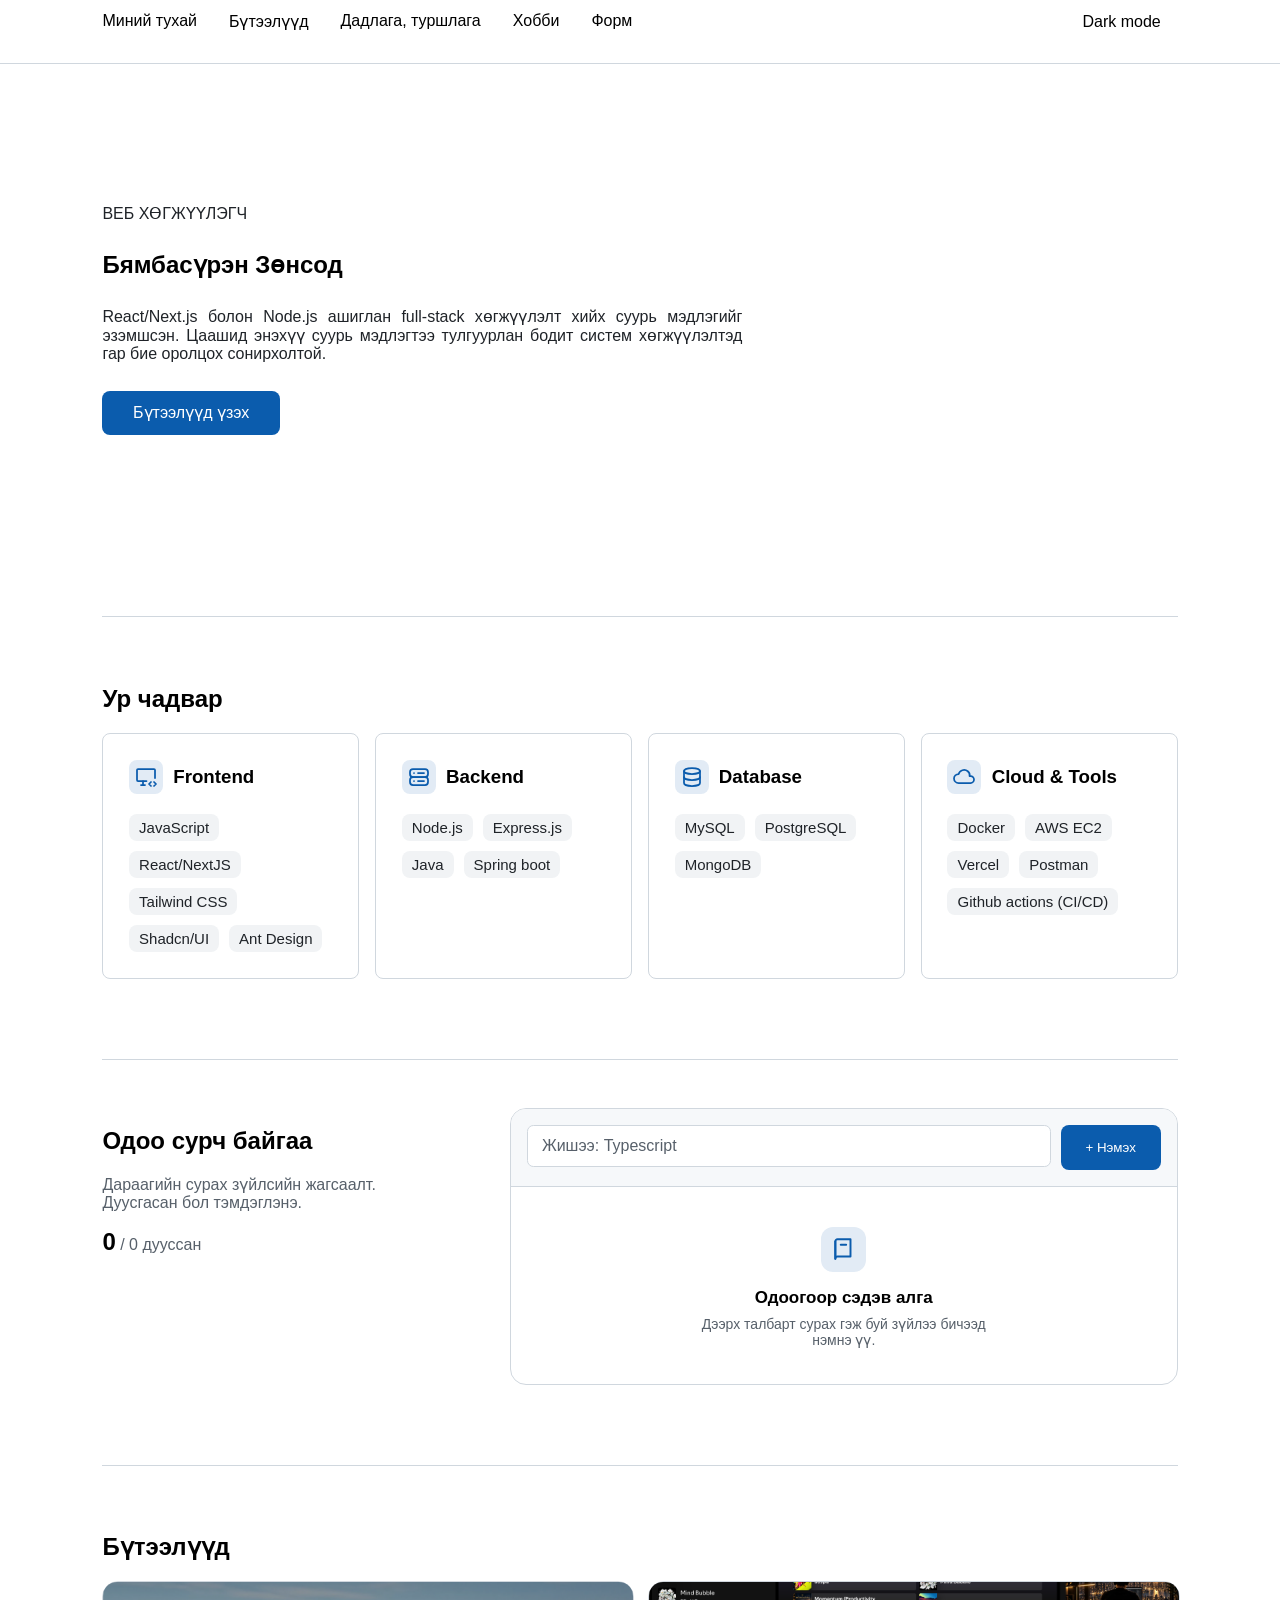
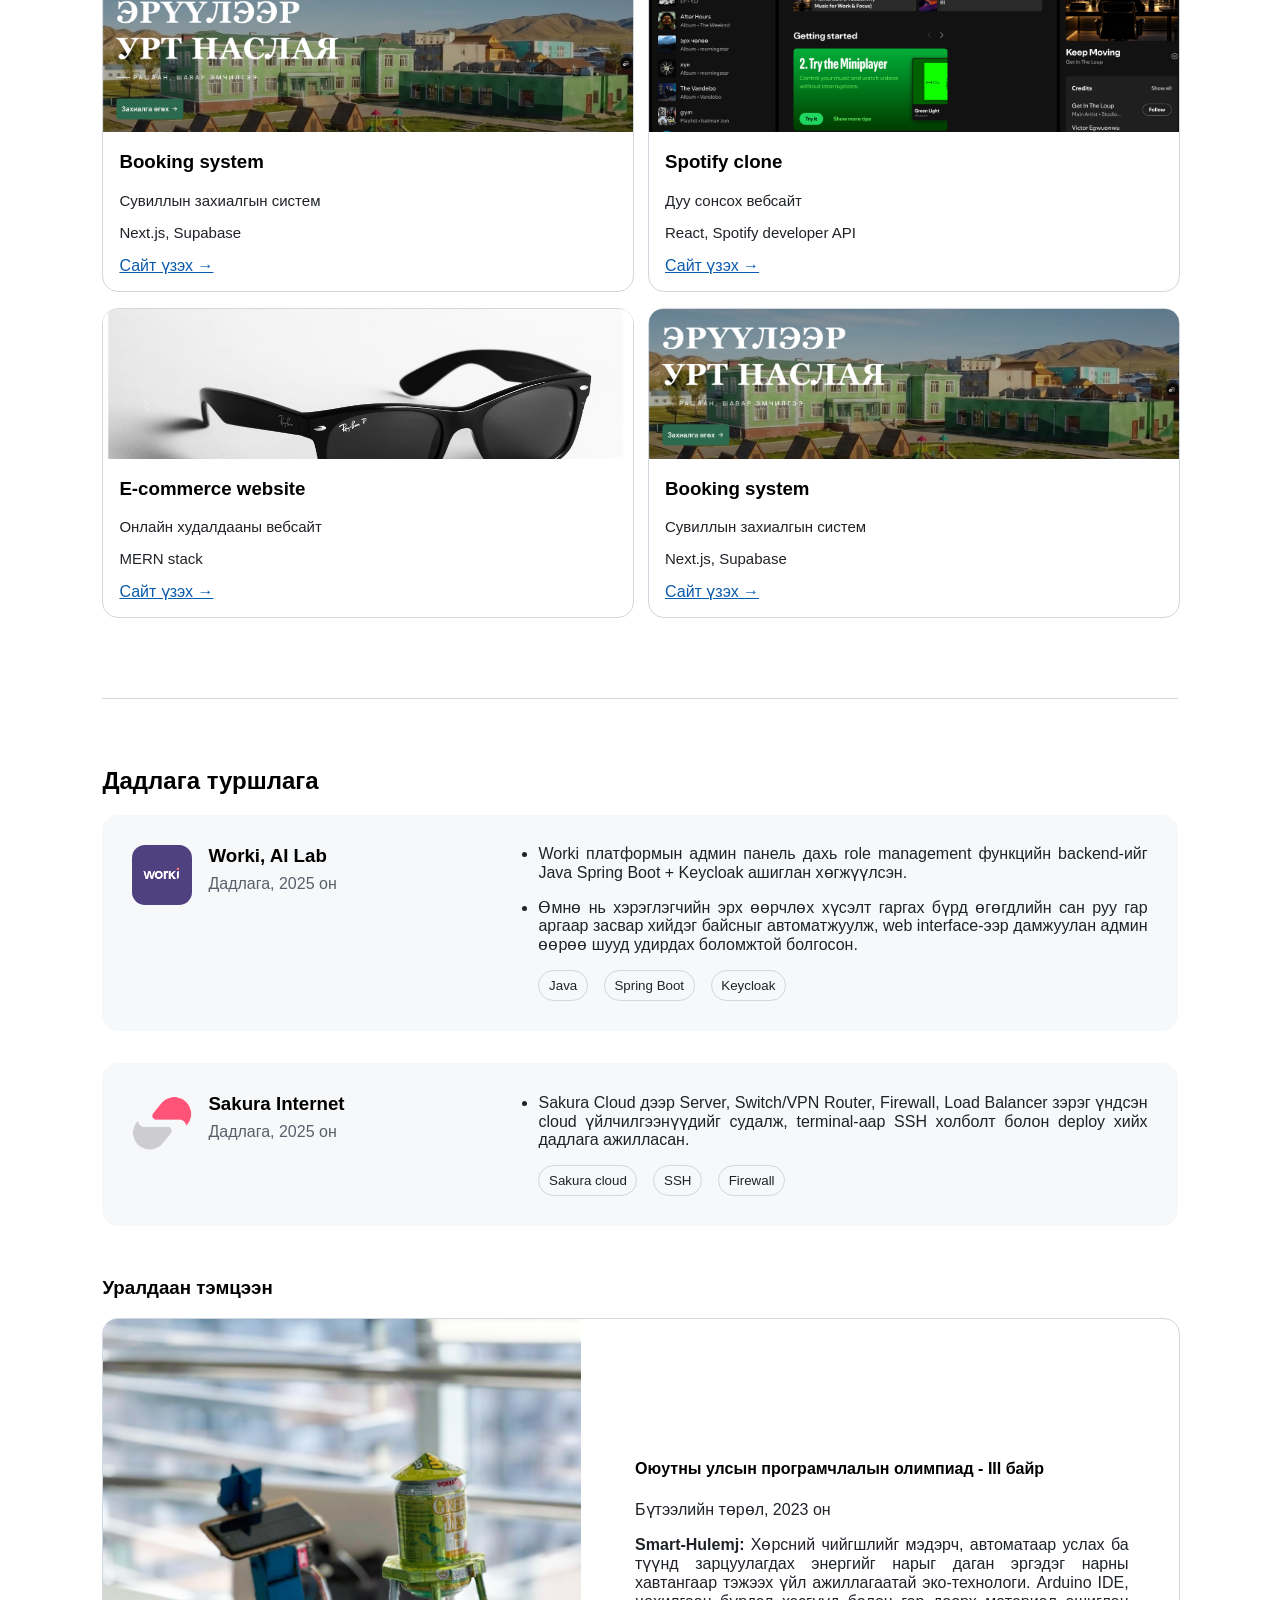
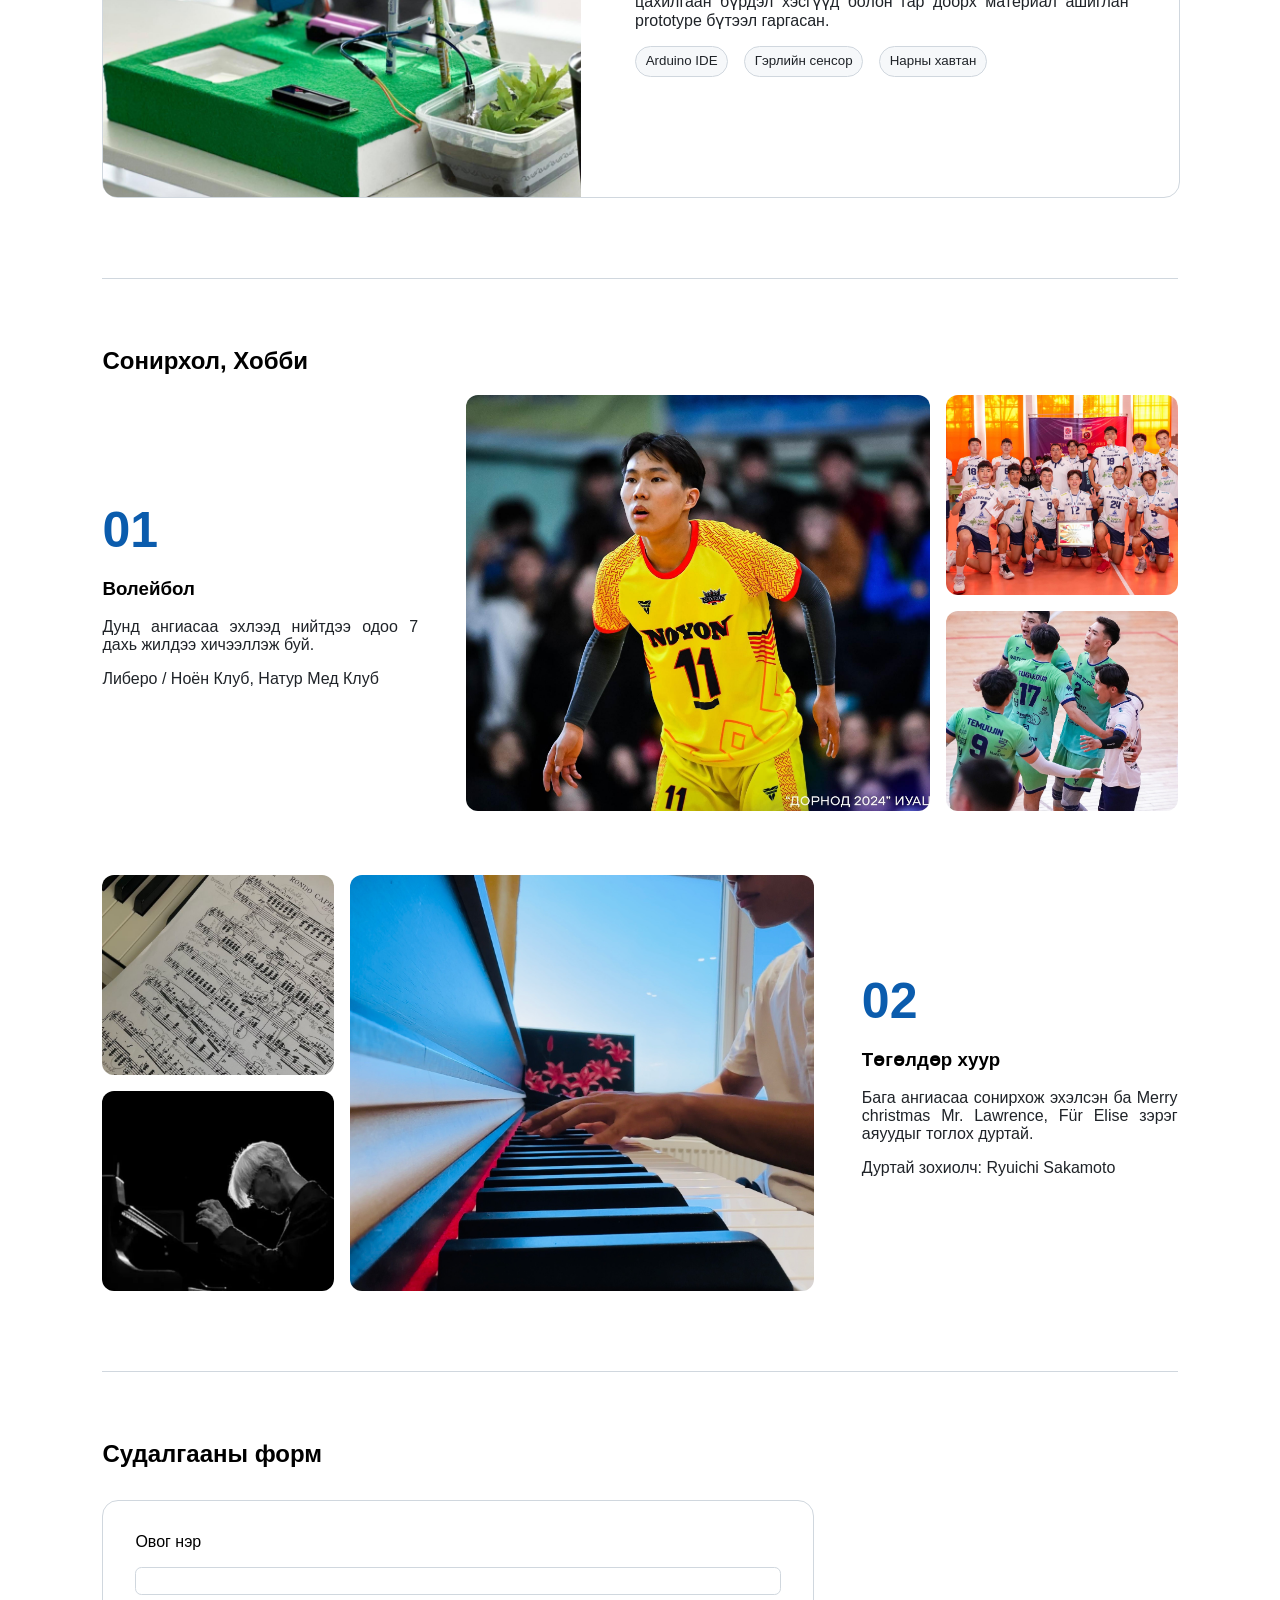
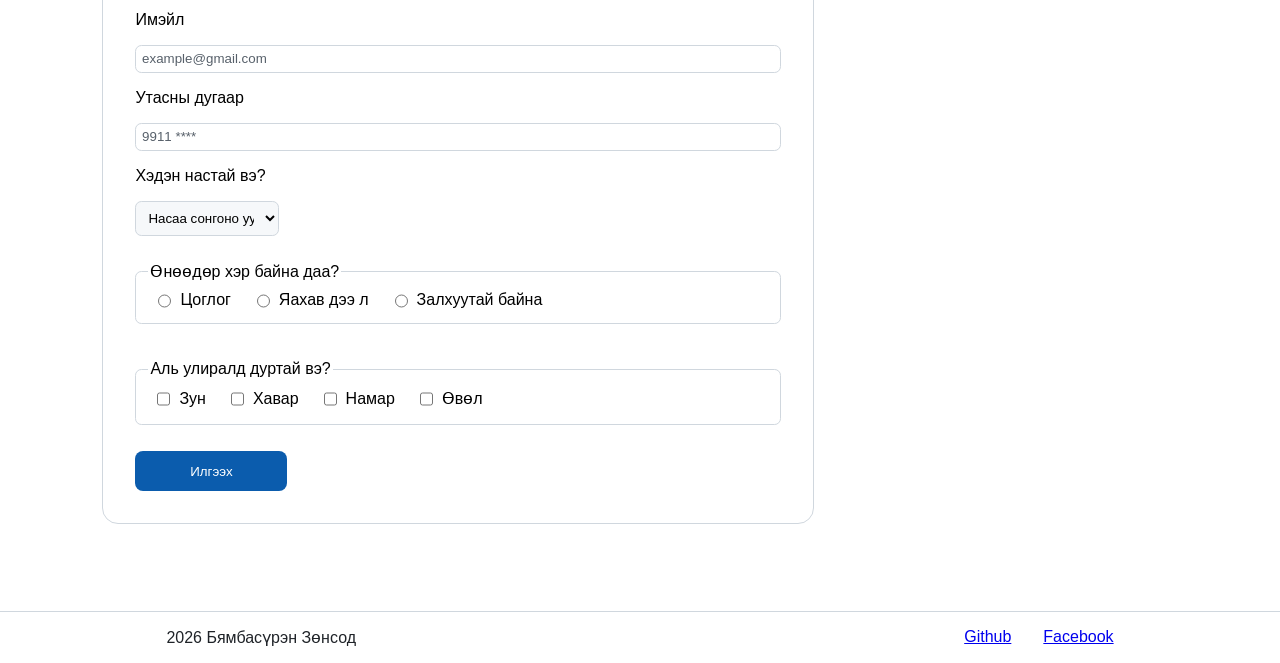
==== commit 9c13b301: "added javascript" ====
--- a/index.html
+++ b/index.html
@@ -94,6 +94,32 @@
                 </div>
             </div>
         </section>
+
+        <!-- Одоо сурч байгаа зүйлс хэсэг -->
+        <section id="learning">
+            <div class="learning-left">
+                <h2>Одоо сурч байгаа</h2>
+                <p id="learning-desc">Дараагийн сурах зүйлсийн жагсаалт. Дуусгасан бол тэмдэглэнэ.</p>
+                <p><strong id="learn-done">0</strong> / <span id="learn-total">0</span> дууссан</p>
+            </div>
+            <div class="learning-right">
+                <!-- input skills want to learn -->
+                <form id="learning-form">
+                    <input  id="learning-input" 
+                            type="text" 
+                            placeholder="Жишээ: Typescript" 
+                            autocomplete="off" 
+                            maxlength="40"
+                            required
+                    >
+                    <button class="button" type="submit">+ <span>Нэмэх</span></button>
+                </form>
+                <!-- showing items -->
+                <ul id="learn-list">
+                </ul>
+            </div>
+        </section>
+
         <!-- Бүтээлүүд хэсэг -->
         <section id="projects">
             <h2>Бүтээлүүд</h2>
@@ -253,7 +279,7 @@
             <h2>
                 Судалгааны форм
             </h2>
-            <form>
+            <form class="form">
                 <label for="name">Овог нэр</label>
                 <input type="text" id="name" name="name" pattern="[A-Za-zА-Яа-яӨөҮүЁё ]+" required>
                 
@@ -274,34 +300,34 @@
                 <fieldset>
                     <legend>Өнөөдөр хэр байна даа?</legend>
                     <div class="form-radio">
-                        <input type="radio" id="status1" name="status" value="good" required>
-                        <label for="status1" >Цоглог</label>
-                        
-                        <input type="radio" id="status2" name="status" value="normal" required>
-                        <label for="status2">Яахав дээ л</label>
-                        
-                        <input type="radio" id="status3" name="status" value="tired" required>
-                        <label for="status3">Залхуутай байна</label>
+                        
+                        <label for="status1" ><input type="radio" id="status1" name="status" value="good" required>Цоглог</label>
+                        
+                        
+                        <label for="status2"><input type="radio" id="status2" name="status" value="normal" required>Яахав дээ л</label>
+                        
+                        
+                        <label for="status3"><input type="radio" id="status3" name="status" value="tired" required>Залхуутай байна</label>
                     </div>
                 </fieldset>
                 <fieldset>
                     <legend>Аль улиралд дуртай вэ?</legend>
                     <div class="form-radio">
-                        <input type="checkbox" id="season1" name="season" value="summer">
-                        <label for="season1">Зун</label>
-                        
-                        <input type="checkbox" id="season2" name="season" value="spring">
-                        <label for="season2">Хавар</label>
-                        
-                        <input type="checkbox" id="season3" name="season" value="autumn">
-                        <label for="season3">Намар</label>
-                        
-                        <input type="checkbox" id="season4" name="season" value="winter">
-                        <label for="season4">Өвөл</label>
+                        
+                        <label for="season1"><input type="checkbox" id="season1" name="season" value="summer">Зун</label>
+                        
+                        
+                        <label for="season2"><input type="checkbox" id="season2" name="season" value="spring">Хавар</label>
+                        
+                        
+                        <label for="season3"><input type="checkbox" id="season3" name="season" value="autumn">Намар</label>
+                        
+                        
+                        <label for="season4"><input type="checkbox" id="season4" name="season" value="winter">Өвөл</label>
                     </div>
                 </fieldset>
 
-                <button type="submit">Илгээх</button>
+                <button class="button" type="submit">Илгээх</button>
             </form>
         </section>
     </main>
@@ -312,11 +338,6 @@
             <a href="https://www.facebook.com/profile.php?id=61588449451426" target="_blank">Facebook</a>
         </div> 
     </footer>
-    <script>
-        function theme(){
-            const isDark = document.documentElement.classList.toggle("dark-mode")
-            document.getElementById("theme").innerText = isDark ? "Light mode" : "Dark mode";
-        }
-    </script>
+    <script src="./script.js"></script>
 </body>
 </html>
--- a/styles.css
+++ b/styles.css
@@ -8,20 +8,19 @@
     --color-text-grey: #57606A;
     --color-accent: #0b5cad; 
     --color-icon: #e2ebf5;
+    --color-bg-form: white;
 }
 .dark-mode{
     --color-bg: #0d1117;
     --color-bg-mute: #161b22;
     --color-text-bg-mute: #21262d;
-    --color-border: #d0d7de;
     --color-text: #e6edf3;
     --color-text-carcoal: #e6edf3;
-    --color-text: white;
     --color-text-grey: #8b949e;
-    --color-text-bg-mute: #21262d;
     --color-border: #30363d;
     --color-accent: #58a6ff;
     --color-icon: #1b2a3d;
+    --color-bg-form: #161b22;
 }
 body{
     font-family: Arial, sans-serif;
@@ -39,6 +38,9 @@
 p{
     color: var(--color-text-carcoal);
     text-align: justify;
+}
+button{
+    cursor: pointer;
 }
 header{
     position: fixed;
@@ -71,7 +73,15 @@
 #theme{
     background: none;
     color: var(--color-text);
-}#theme:hover{
+    font-size: inherit;
+    font-family: inherit;
+    border: none;
+    width: 7rem;
+    padding: 0.8rem;
+    border-radius: 0.5rem;
+    cursor: pointer;
+}
+#theme:hover{
     color: var(--color-accent);
 }
 #navbar{
@@ -110,17 +120,6 @@
     padding: 0.8rem;
     border-radius: 0.5rem;
 }
-button{
-    background-color: var(--color-accent);
-    font-size: inherit;
-    font-family: inherit;
-    color: white;
-    border: none;
-    width: 7rem;
-    padding: 0.8rem;
-    border-radius: 0.5rem;
-    cursor: pointer;
-}
 .tags{
     list-style: none;
     display: flex;
@@ -198,6 +197,132 @@
     list-style: none;
     gap: 10px;
 }
+/* learning section */
+#learning{
+    display: flex;
+    flex-wrap: wrap;
+    justify-content: space-between;
+    align-items: flex-start;
+    gap: 10%;
+}
+.learning-left{
+    width: 300px;
+}
+.learning-left p{
+    text-align: left;
+    color: var(--color-text-grey);
+}
+.learning-right{
+    display: flex;
+    flex-direction: column;
+    flex: 1;
+    border: solid 1px var(--color-border);
+    border-radius: 1rem;
+    overflow: hidden;
+}
+#learning-form{
+    display: flex;
+    background-color: var(--color-bg-mute);
+    padding: 1rem;
+    border-bottom: 1px solid var(--color-border);
+    gap: 10px;
+}
+#learning-form button{
+    width: 100px;
+    height: 45px;
+}
+#learning-input{
+    flex: 1;
+    height: 40px;
+    padding: 0 14px; 
+    color: var(--color-text);
+    font: inherit;   
+}
+#learning-input:hover{
+    border-color: var(--color-accent);
+}
+#learning-input:focus {
+  outline: none;
+}
+#learning-input::placeholder{
+    color: var(--color-text-grey);
+}
+.learn-item{
+    display: flex;
+    align-items: center;
+    gap: 10px;
+    padding: 0 18px;
+    border-bottom: 1px solid var(--color-border);
+}
+.learn-item:hover{
+    background-color: var(--color-text-bg-mute);
+}
+.learn-item:last-child{
+    border-bottom: none;
+}
+#learn-done{
+    font-size: 1.5rem;
+    color: var(--color-text);
+}
+.learn-check{
+    width: 16px;               
+    height: 16px;
+}
+.learn-text{
+    flex: 1;
+    display: flex;
+    align-items: center;
+    padding: 14px 0;
+    cursor: pointer;
+}
+.learn-delete{
+    background-color: transparent;
+    color: var(--color-border);
+    border: none;
+}
+.learn-delete:hover{
+    color: #d1434b;
+}
+.learning-desc{
+    text-align: left;
+}
+.learn-check:checked + .learn-text{
+    text-decoration: line-through;
+    color: var(--color-text-grey);
+}
+.learn-empty {
+  display: flex;
+  flex-direction: column;
+  align-items: center;
+  gap: 8px;
+  padding: 40px 24px 36px;
+  text-align: center;
+  border-bottom: none;          /* .learn-item-ийн зураасыг авна */
+}
+.learn-empty p {
+  margin: 0;
+  max-width: 320px;
+  font-size: 14px;
+  color: var(--color-text-grey);
+  text-align: center;           /* глобал p { text-align: justify }-ийг дарна */
+}
+.learn-empty .learn-empty-title {
+  font-size: 17px;
+  font-weight: 600;
+  color: var(--color-text);
+}
+
+.learn-empty-icon {
+  display: flex;
+  align-items: center;
+  justify-content: center;
+  width: 45px;
+  height: 45px;
+  margin-bottom: 8px;
+  border-radius: 12px;
+  background-color: var(--color-icon);
+  color: var(--color-accent);
+}
 /* experience section */
 .experience-container{
     display: flex;
@@ -341,6 +466,77 @@
     align-self: center;
     margin-left: 2rem;
 }
+/* form section */
+.form{
+    width: 60%;
+    display: flex;
+    flex-direction: column;
+    border: solid 1px var(--color-border);
+    background-color: var(--color-bg-form);
+    border-radius: 1rem;
+    margin-top: 2rem;
+    padding: 2rem;
+    gap: 1rem;
+}
+.form p{
+    margin-bottom: 0;
+}
+.form-radio{
+    display: flex;
+    flex-wrap: wrap;
+}
+.form-radio label{
+    display: inline-flex;
+    align-items: center;
+    gap: 6px;
+    margin: 0;           
+    cursor: pointer;
+}
+fieldset{
+    min-width: 0;
+}
+.form-radio label{
+    margin-right: 1rem;
+    margin-left: 5px;
+}
+input {
+    background-color: var(--color-bg-form);
+    height: 1rem;
+    border: solid 1px var(--color-border);
+    border-radius: 0.4rem;
+    height: 1.5rem;
+}
+input::placeholder {
+  color: var(--color-text-grey);
+}
+fieldset{
+    margin: 10px 0 10px 0;
+    border: solid 1px var(--color-border);
+    border-radius: 0.4rem;
+}
+select{
+    width: 9rem;
+    padding: 8px;
+    color: var(--color-text);
+    background-color: var(--color-bg-mute);
+    border: solid 1px var(--color-border);
+    border-radius: 0.4rem;
+}
+
+footer{
+    display: flex;
+    padding: 0 13% 0 13%;
+    border-top: solid 1px var(--color-border);
+    justify-content: space-between;
+}
+#footer-link{
+    display: flex;
+    gap: 2rem;
+    align-items: center;
+}
+
+
+
 /* responsive */
 /* tablet */
 @media(max-width: 1280px){
@@ -414,7 +610,26 @@
     .experience-desc{
         margin-left: 20px;
     }
-    
+    .learn-right{
+        min-width: 100px;
+    }
+    #learning-form{
+        padding: 10px;
+    }
+    .learn-item{
+        padding: 0 10px;
+    }
+    .learn-check{
+        height: 12px;
+        width: 12px;
+    }
+    #learning-form button{
+        width: 80px;
+    }
+    .form{
+        width: 100%;
+        box-sizing: border-box;
+    }
 }
 @media(max-width: 1040px){
     #awards-content{
@@ -426,555 +641,24 @@
         height: 30vh;
         border-radius: 14px 14px 14px 14px;
     }
-}
-/* form section */
-form{
-    width: 60%;
-    display: flex;
-    flex-direction: column;
-    border: solid 1px var(--color-border);
-    background-color: var(--color-bg-mute);
-    border-radius: 1rem;
-    margin-top: 2rem;
-    padding: 2rem;
-    gap: 1rem;
-}
-form p{
-    margin-bottom: 0;
-}
-.form-radio{
-    display: flex;
-    flex-direction: row;
-    align-items: center;
-}
-.form-radio label{
-    margin-right: 1rem;
-    margin-left: 5px;
-}
-input {
-    background-color: var(--color-bg-mute);
-    height: 1rem;
-    border: solid 1px var(--color-border);
-    border-radius: 0.4rem;
-    height: 1.5rem;
-}
-input::placeholder {
-  color: var(--color-text-grey);
-}
-fieldset{
-    margin: 10px 0 10px 0;
-    border: solid 1px var(--color-border);
-    border-radius: 0.4rem;
-}
-select{
-    width: 9rem;
-    padding: 8px;
-    color: var(--color-text);
-    background-color: var(--color-bg-mute);
-    border: solid 1px var(--color-border);
-    border-radius: 0.4rem;
-}
-
-footer{
-    display: flex;
-    padding: 0 13% 0 13%;
-    border-top: solid 1px var(--color-border);
-    justify-content: space-between;
-}
-#footer-link{
-    display: flex;
-    gap: 2rem;
-    align-items: center;
-}
-
-
-:root{
-    --color-bg: white;
-    --color-bg-mute: #f6f8fa;
-    --color-text: black;
-    --color-border: #d0d7de;
-    --color-text-bg-mute: #F1F3F5;
-    --color-text-carcoal: #1F2328;
-    --color-text-grey: #57606A;
-    --color-accent: #0b5cad; 
-    --color-icon: #e2ebf5;
-}
-.dark-mode{
-    --color-bg: #0d1117;
-    --color-bg-mute: #161b22;
-    --color-text-bg-mute: #21262d;
-    --color-border: #d0d7de;
-    --color-text: #e6edf3;
-    --color-text-carcoal: #e6edf3;
-    --color-text: white;
-    --color-text-grey: #8b949e;
-    --color-text-bg-mute: #21262d;
-    --color-border: #30363d;
-    --color-accent: #58a6ff;
-    --color-icon: #1b2a3d;
-}
-body{
-    font-family: Arial, sans-serif;
-    font-size: 1rem;
-    margin: 0;
-    background-color: var(--color-bg);
-    color: var(--color-text);
-}
-ul , li {
-    margin: 0;
-    padding: 0;
-    text-align: justify;
-    color: var(--color-text-carcoal);
-}
-p{
-    color: var(--color-text-carcoal);
-    text-align: justify;
-}
-header{
-    position: fixed;
-    top: 0;
-    left: 0;
-    right: 0;
-    height: 7%;
-    border-bottom: solid 1px var(--color-border);
-    background-color: var(--color-bg);
-    flex-wrap: wrap;
-}
-nav{
-    display: flex;
-    /* flex: 1; */
-    margin: 0 13% 0 13%;
-    align-items: center;
-    justify-content: space-between;
-    /* background-color: var(--color-bg); */
-    color: var(--color-text);
-    /* border-bottom: solid 1px var(--color-border); */
-    list-style: none;
-    color: var(--color-bg);
-}
-nav a{
-    text-decoration: none;
-    color: var(--color-text);
-}
-
-
-#theme{
-    background: none;
-    color: var(--color-text);
-}#theme:hover{
-    color: var(--color-accent);
-}
-#navbar{
-    display: flex;
-    padding: 0;
-    gap: 2rem;
-    list-style: none;
-}
-
-#navbar a:hover{
-    color: var(--color-accent);
-}
-main{
-    display: flex;
-    flex-direction: column;
-    gap: 2rem;
-    margin-left: 10%;
-    margin-right: 10%;
-    padding: 3%;
-}
-section{
-    border-top: solid 1px var(--color-border);
-    padding-top: 3rem;
-    margin-bottom: 3rem;
-}
-#tailbar{
-    margin-right: 50px;
-}
-.button{
-    background-color: var(--color-accent);
-    text-align: center;
-    text-decoration: none;
-    color: white;
-    border: none;
-    width: 9.5rem;
-    padding: 0.8rem;
-    border-radius: 0.5rem;
-}
-button{
-    background-color: var(--color-accent);
-    font-size: inherit;
-    font-family: inherit;
-    color: white;
-    border: none;
-    width: 7rem;
-    padding: 0.8rem;
-    border-radius: 0.5rem;
-    cursor: pointer;
-}
-.tags{
-    list-style: none;
-    display: flex;
-    margin-top: 1rem;
-    gap: 1rem;
-    padding: 0;
-    color: var(--color-text);
-}
-.tags-item{
-    width: fit-content;
-    padding: 0.3rem 0.6rem 0.4rem 0.6rem;
-    background-color: var(--color-bg-mute);
-    color: var(--color-text-carcoal);
-    border: solid 1px var(--color-border);
-    border-radius: 2rem;
-    align-self: flex-start;
-}
-/* aboutme */
-#aboutme{
-    display: flex;
-    flex-direction: column;
-    justify-content: center;
-    gap: 0.75rem;
-    height: 50vh;
-    width: 50vw;
-    border: none;
-}
-#aboutme h1 {
-    margin: 0;
-}
-#aboutme p {
-    margin-bottom: 1rem;
-}
-/* skills section */
-
-#skills-container{
-    display: grid;
-    grid-template-columns: repeat(auto-fit, minmax( 220px, 1fr));
-    gap: 16px;
-}
-.skills-content{
-    display: flex;
-    flex-direction: column;
-    padding: 10%;
-    border: 1px solid var(--color-border);
-    border-radius: 0.5rem;
-    gap: 20px;
-}
-.skills-header{
-    display: flex;
-    margin: 0;
-    align-items: center;
-    gap: 5%;
-}
-.skill-icon{
-    display: flex;
-    align-self: center;
-    padding: 5px;
-    border-radius: 8px;
-    background-color: var(--color-icon);
-    color: var(--color-accent);
-}
-.skills-item{
-    width: fit-content;
-    background-color: var(--color-text-bg-mute);
-    color: var(--color-text-carcoal);
-    border-radius: 8px;
-    padding: 5px 10px 5px 10px;
-}
-.content{
-    display: flex;
-    flex-wrap: wrap;
-    padding: 0;
-    font-size: 15px;
-    list-style: none;
-    gap: 10px;
-}
-/* experience section */
-.experience-container{
-    display: flex;
-    flex-direction: column;
-    gap: 2rem;
-}
-.experience-item{
-    display: grid;
-    grid-template-columns: 1fr 1.5fr;
-    background-color: var(--color-bg-mute);
-    padding: 30px;
-    border-radius: 1rem;
-}
-.experience-title{
-    display: flex;
-    gap: 1rem;
-}
-.exp-name{
-    margin: 0;
-}
-.exp-date{
-    margin: 8px 0 8px 0;
-    color: var(--color-text-grey);
-    font-weight: lighter;
-}
-.experience-title img{
-    display: flex;
-    width: 60px;
-    height: 60px;
-    border-radius: 13px;
-}
-.experience-desc{
-    display: flex;
-    flex-direction: column;
-    gap: 1rem;
-}
-.experience-desc p{
-    margin: 0;
-}
-
-
-
-
-/* projects section */
-#project-content{
-    display: grid;
-    grid-template-columns: repeat(4, minmax(200px, 1fr));
-    gap: 1rem;
-}
-
-#project-content p{
-    font-size: 15px;
-}
-article{
-    width: 100%;
-    border: solid 1px var(--color-border);
-    border-radius: 1rem;
-
-}
-.project-img{
-    display: flex;
-    width: 100%;
-    height: 150px;
-    object-fit: cover;
-    border-radius: 14px 14px 0 0;
-}
-.project-desc{
-    margin: 1rem;
-}
-.project-desc a{
-    color: var(--color-accent);
-}
-
-/* awards section */
-#awards-content{
-    display: flex;
-    width: 100%;
-    gap: 5%;
-    border: solid 1px var(--color-border);
-    border-radius: 1rem;
-}
-#tailbar{
-    align-self: center;
-}
-#awards-img{
-    display: block;
-    height: 100%;
-    width: 100%;
-    object-fit: fit;
-    border-radius: 14px 0 0 14px;
-}
-/* hobby section */
-.number{
-    font-size: 50px;
-    font-weight: bold;
-    margin: 0;
-    color:var(--color-accent);
-}
-.hobby-volleyball{
-    display: grid;
-    grid-template-columns: 1.5fr 2fr 1fr;
-    grid-template-rows: 200px 200px;
-    gap: 1rem;
-}
-.hobby-volleyball img {
-    width: 100%;
-    height: 100%;
-    object-fit: cover;
-    display: block;
-    border-radius: 0.75rem;
-}
-.volleyball-desc{
-    grid-row: span 2;
-    align-self: center;
-    margin-right: 2rem;
-}
-.hobby-img-main{
-    grid-column: 2;
-    grid-row: 1 / span 2;
-}
-.hobby-piano{
-    display: grid;
-    grid-template-columns: 1fr 2fr 1.5fr;
-    grid-template-rows: 200px 200px;
-    gap: 1rem;
-    margin-top: 4rem;
-}
-.hobby-piano img {
-    width: 100%;
-    height: 100%;
-    object-fit: cover;
-    display: block;
-    border-radius: 0.75rem;
-}
-.hobby-piano .hobby-img{
-    grid-column: 1;
-}
-.piano-desc{
-    grid-column: 3;
-    grid-row: 1 / span 2;
-    align-self: center;
-    margin-left: 2rem;
-}
-/* responsive */
-/* tablet */
-@media(max-width: 1280px){
-    #project-content{
-        grid-template-columns: repeat(2, 1fr);
-    }
-    main{
-        margin-left: 5%;
-        margin-right: 5%;
-    }
-    nav{
-        margin: 0 8% 0 8%;
-    }
-    #skills-content{
-        /* grid-template-columns: repeat(2, 1fr); */
-        gap: 0;
-    }
-}
-/* phone */
-@media(max-width: 780px){
-    body{
-        font-size: 12px;
-    }
-    header{
-        height: 6%;
-    }
-    #aboutme{
+    #learning{
+        flex-direction: column;
+    }
+    .learning-left{
         width: 100%;
     }
-    #project-content{
-        grid-template-columns: repeat(1, 1fr);
-        gap: 2rem;
-    }
-    main{
-        margin-left: 5%;
-        margin-right: 5%;
-    }
-    #skills-content{
-        grid-template-columns: repeat(2, 1fr);
-    }
-    .hobby-volleyball, .hobby-piano{
-        grid-template-columns: repeat(3, 1fr);   
-        grid-template-rows: auto;                
-    }
-    .volleyball-desc, .piano-desc{
-        grid-column: 1 / span 3;
-        grid-row: 1;
-        margin: 0;
-    }
-    .hobby-volleyball img,
-    .hobby-piano img,
-    .hobby-img-main,
-    .hobby-piano .hobby-img{
-        grid-column: auto;                      
-        grid-row: 2;
-        height: 30vh;
-    }
-    .button{
-        width: 30%;
-    }
-    #tailbar{
-        margin-right: 0;
-    }
-    .navbar-extra{
+    .learning-right{
+        width: 100%;
+    }
+}
+@media(max-width: 360px){
+    #learning-form button {
+        width: 3rem;
+        flex: none;
+        padding: 0;
+        font-size: 15px;
+    }
+    #learning-form button span{
         display: none;
     }
-    .experience-item{
-        grid-template-columns: 1fr;
-        grid-template-rows: 80px auto;
-    }
-    .experience-desc{
-        margin-left: 20px;
-    }
-    
-}
-@media(max-width: 1040px){
-    #awards-content{
-        flex-wrap: wrap;
-        border: none;
-    }
-    #awards-img{
-        width: 100%;
-        height: 30vh;
-        border-radius: 14px 14px 14px 14px;
-    }
-}
-/* form section */
-form{
-    width: 60%;
-    display: flex;
-    flex-direction: column;
-    border: solid 1px var(--color-border);
-    background-color: var(--color-bg-mute);
-    border-radius: 1rem;
-    margin-top: 2rem;
-    padding: 2rem;
-    gap: 1rem;
-}
-form p{
-    margin-bottom: 0;
-}
-.form-radio{
-    display: flex;
-    flex-direction: row;
-    align-items: center;
-}
-.form-radio label{
-    margin-right: 1rem;
-    margin-left: 5px;
-}
-input {
-    background-color: var(--color-bg-mute);
-    height: 1rem;
-    border: solid 1px var(--color-border);
-    border-radius: 0.4rem;
-    height: 1.5rem;
-}
-input::placeholder {
-  color: var(--color-text-grey);
-}
-fieldset{
-    margin: 10px 0 10px 0;
-    border: solid 1px var(--color-border);
-    border-radius: 0.4rem;
-}
-select{
-    width: 9rem;
-    padding: 8px;
-    color: var(--color-text);
-    background-color: var(--color-bg-mute);
-    border: solid 1px var(--color-border);
-    border-radius: 0.4rem;
-}
-
-footer{
-    display: flex;
-    padding: 0 13% 0 13%;
-    border-top: solid 1px var(--color-border);
-    justify-content: space-between;
-}
-#footer-link{
-    display: flex;
-    gap: 2rem;
-    align-items: center;
-}
-
-
+}
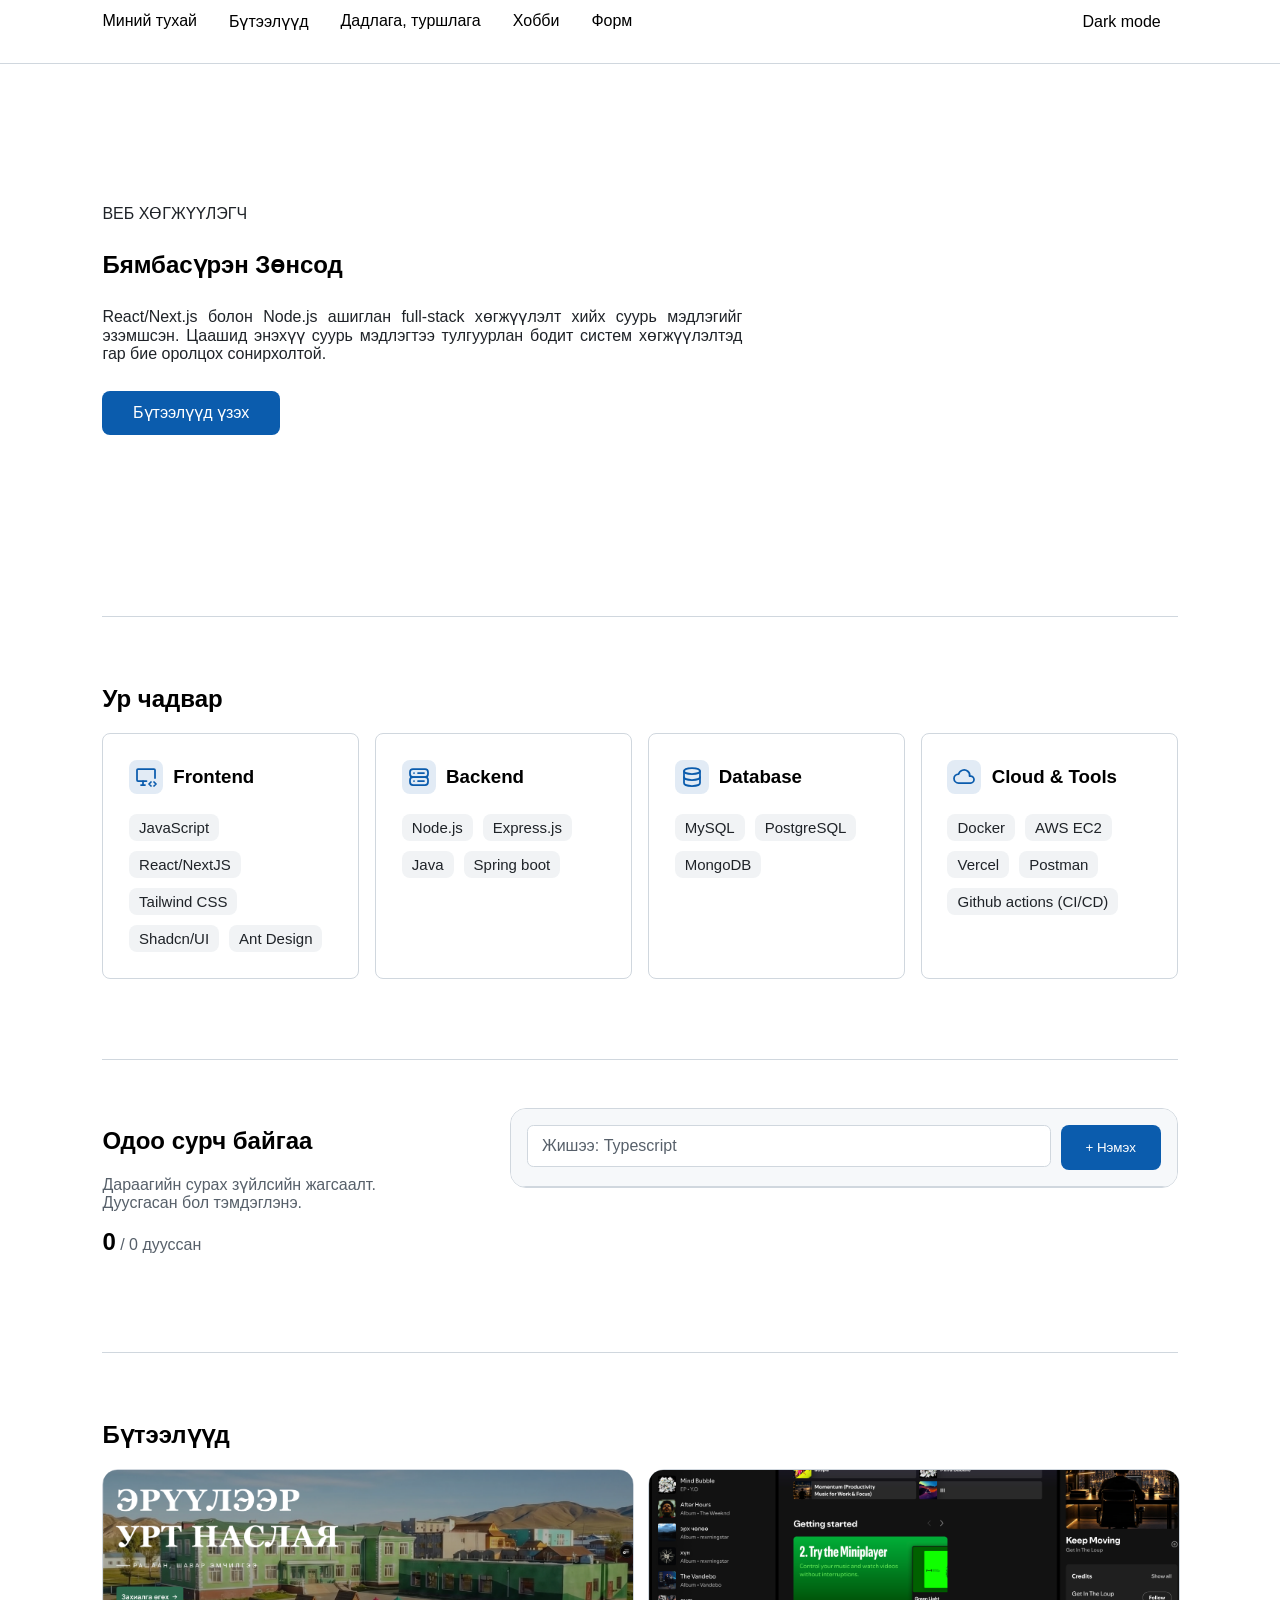
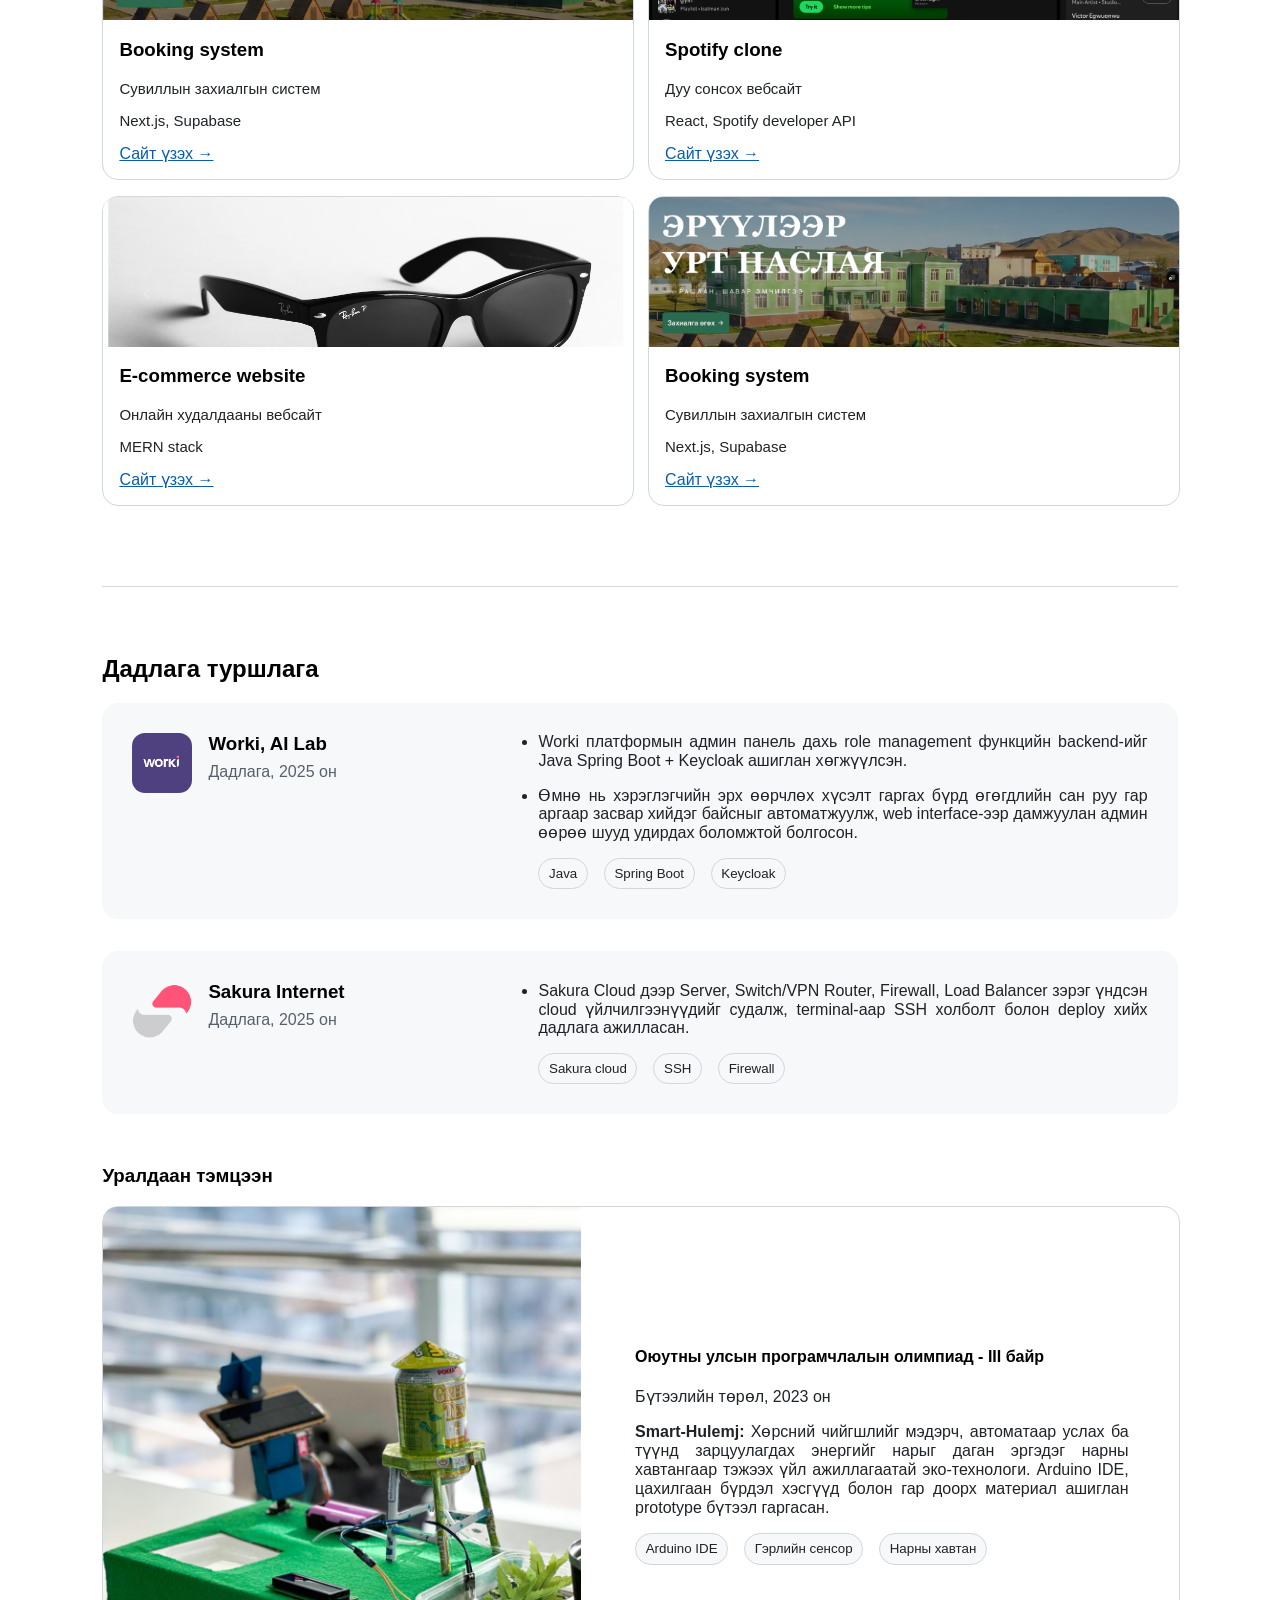
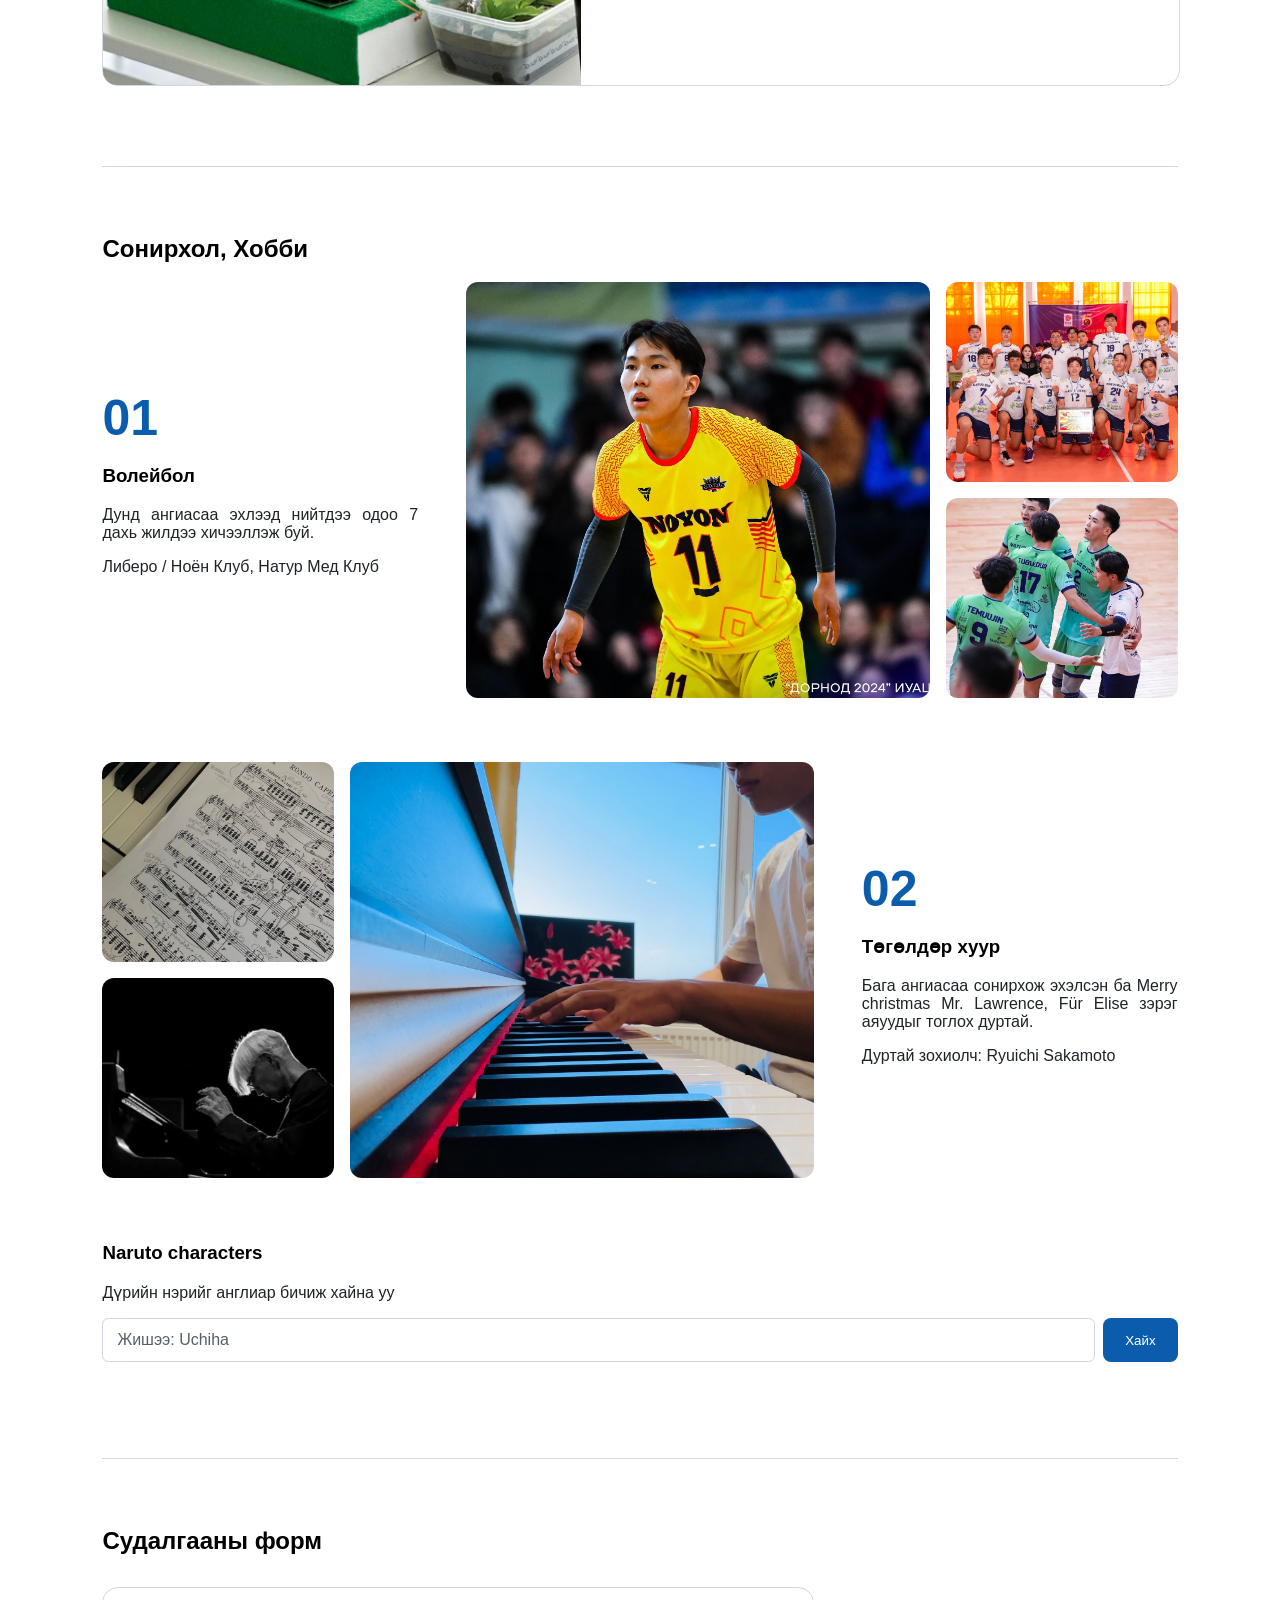
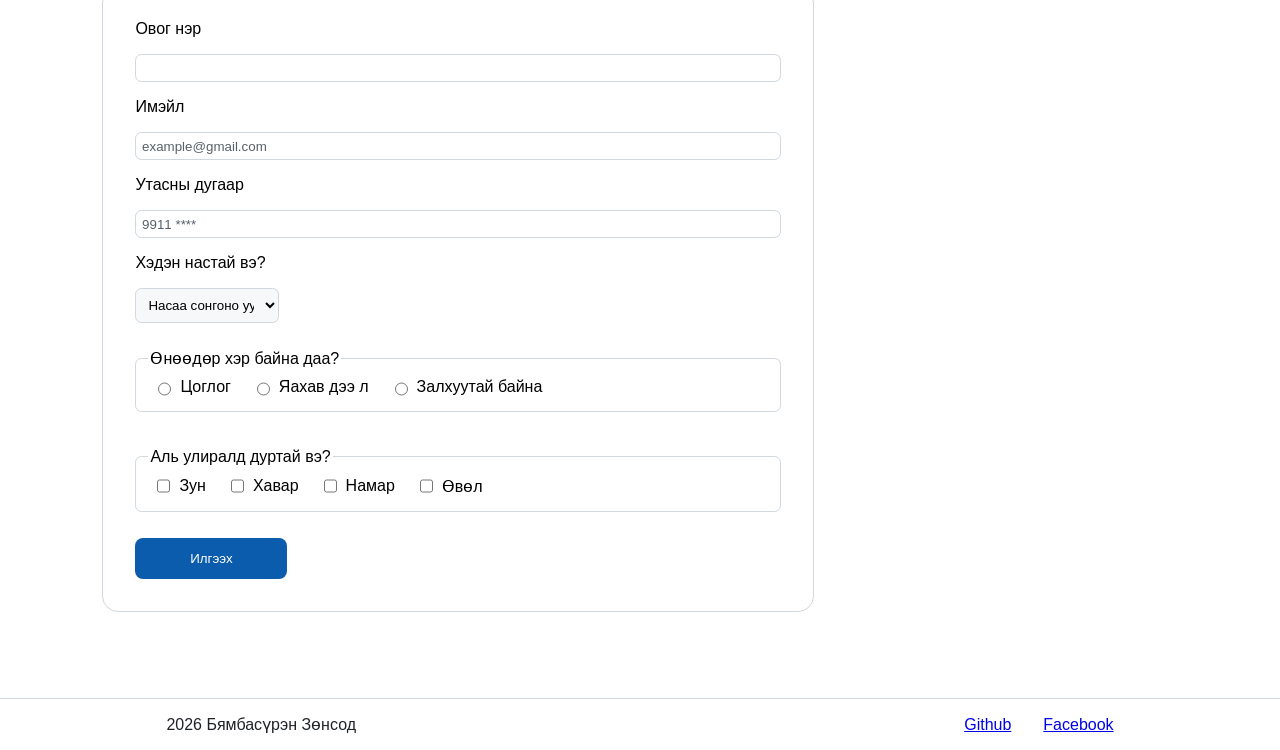
==== commit 77637758: "fetchapi" ====
--- a/index.html
+++ b/index.html
@@ -272,6 +272,19 @@
                 <img class="hobby-img" src="./img/notes.jpeg" alt="Хөгжмийн нот">
                 <img class="hobby-img" src="./img/pianist.jpeg" alt="Ryuichi sakamoto зураг">
             </div>
+            <div id="naruto">
+                <h3>Naruto characters</h3>
+                <p>Дүрийн нэрийг англиар бичиж хайна уу</p>
+                <form id="naruto-form">
+                    <label for="char-name"><input id="char-name" type="text" placeholder="Жишээ: Uchiha" required></label>
+                    <button class="button">Хайх</button>
+                </form>
+                <p id="naruto-status" role="status"></p>
+                <div id="naruto-state"></div>
+                <ul id="naruto-list"></ul>
+                
+
+            </div>
         </section>
 
         <!-- Form хэсэг -->
@@ -338,6 +351,7 @@
             <a href="https://www.facebook.com/profile.php?id=61588449451426" target="_blank">Facebook</a>
         </div> 
     </footer>
-    <script src="./script.js"></script>
+    <script src="../04-javascript-core/script.js"></script>
+    <script src="../05-fetch-api/fetchApi.js"></script>
 </body>
 </html>
--- a/styles.css
+++ b/styles.css
@@ -250,6 +250,7 @@
 .learn-item{
     display: flex;
     align-items: center;
+    height: 3rem;
     gap: 10px;
     padding: 0 18px;
     border-bottom: 1px solid var(--color-border);
@@ -274,6 +275,25 @@
     align-items: center;
     padding: 14px 0;
     cursor: pointer;
+    overflow: hidden;
+}
+.learn-update{
+     background-color: transparent;
+     color: var(--color-border);
+     border: none;
+}
+.learn-update:hover{
+    color: var(--color-accent);
+}
+.learn-edit{
+    flex: 1;
+    min-width: 0;
+    height: 2rem;
+    padding: 0 8px;
+    font: inherit;
+    color: var(--color-text);
+    border: 1px solid var(--color-accent);
+    border-radius: 0.4rem;
 }
 .learn-delete{
     background-color: transparent;
@@ -323,6 +343,12 @@
   background-color: var(--color-icon);
   color: var(--color-accent);
 }
+
+#learn-list{
+    max-height: calc(3rem * 8);
+    overflow-y: auto;
+}
+
 /* experience section */
 .experience-container{
     display: flex;
@@ -465,6 +491,156 @@
     grid-row: 1 / span 2;
     align-self: center;
     margin-left: 2rem;
+}
+#naruto{
+    margin-top: 4rem;
+}
+#naruto-form{
+    display: flex;
+    gap: 8px;
+    margin-top: 1rem;
+}
+#naruto-form label{
+    display: flex;
+    flex: 1;
+}
+#char-name{
+    flex: 1;
+    height: 44px;
+    padding: 0 14px;
+    box-sizing: border-box;
+    font: inherit;
+    color: var(--color-text);
+}
+#char-name:focus{
+    outline: none;
+    border-color: var(--color-accent);
+}
+#naruto-form button{
+    flex: none;
+    width: auto;          
+    padding: 0 22px;
+}
+#naruto-status{
+    color: var(--color-text-grey);
+    text-align: left;     
+}
+#naruto-list{
+    list-style: none;
+    display: grid;
+    grid-template-columns: repeat(auto-fill, minmax(180px, 1fr));
+    gap: 16px;
+}
+.char-card{
+    border: 1px solid var(--color-border);
+    border-radius: 12px;
+    overflow: hidden;      
+}
+.char-card img{
+    display: block;
+    width: 100%;
+    aspect-ratio: 1 / 1;  
+    object-fit: cover;
+    background-color: var(--color-bg-mute);
+}
+.char-img-none{
+    display: flex;
+    align-items: center;
+    justify-content: center;
+    aspect-ratio: 1 / 1;         
+    background-color: var(--color-bg-mute);
+    color: var(--color-text-grey);
+    font-size: 2rem;
+    font-weight: bold;
+}
+.char-body{
+    padding: 12px 16px;
+}
+.char-body h4{
+    margin: 0;
+}
+.char-body p{
+    margin: 4px 0 0;
+    font-size: 14px;
+    color: var(--color-text-grey);
+    text-align: left;
+}
+.char-tags{
+    list-style: none;
+    display: flex;
+    flex-wrap: wrap;
+    gap: 6px;
+    margin-top: 10px;
+}
+.char-tag{
+    padding: 2px 8px;
+    border-radius: 999px;
+    font-size: 12px;
+    background-color: var(--color-text-bg-mute);
+    color: var(--color-text-carcoal);
+}
+.tag-eye{
+    background-color: #ffebe9;   
+    color: #a40e26;
+}
+.tag-beast{
+    background-color: #fff1e5;     
+    color: #953800;
+}
+.tag-dead{
+    background-color: var(--color-text-bg-mute);
+    color: var(--color-text-grey);
+}
+.state-box{
+    display: flex;
+    flex-direction: column;
+    align-items: center;
+    justify-content: center;
+    gap: 6px;
+    min-height: 200px;
+    padding: 32px 24px;
+    box-sizing: border-box;
+    border: 1px solid var(--color-border);
+    border-radius: 12px;
+    text-align: center;
+}
+.state-box p{
+    margin: 0;
+    text-align: center;              /* глобал justify-ийг дарна */
+}
+.state-title{
+    font-size: 17px;
+    font-weight: 600;
+    color: var(--color-text);
+}
+.state-text{
+    max-width: 300px;
+    font-size: 14px;
+    color: var(--color-text-grey);
+}
+.state-error{
+    border-color: #ffcecb;
+    background-color: #fff8f7;
+}
+.state-error .state-title{
+    color: #cf222e;
+}
+.state-box .button{
+    margin-top: 10px;
+    width: auto;                     /* глобал .button өргөнийг дарна */
+    padding: 0.8rem 1.2rem;
+}
+.spinner{
+    width: 32px;
+    height: 32px;
+    margin-bottom: 6px;
+    border: 3px solid var(--color-border);
+    border-top-color: var(--color-accent);
+    border-radius: 50%;
+    animation: spin 0.8s linear infinite;
+}
+@keyframes spin{
+    to { transform: rotate(360deg); }
 }
 /* form section */
 .form{
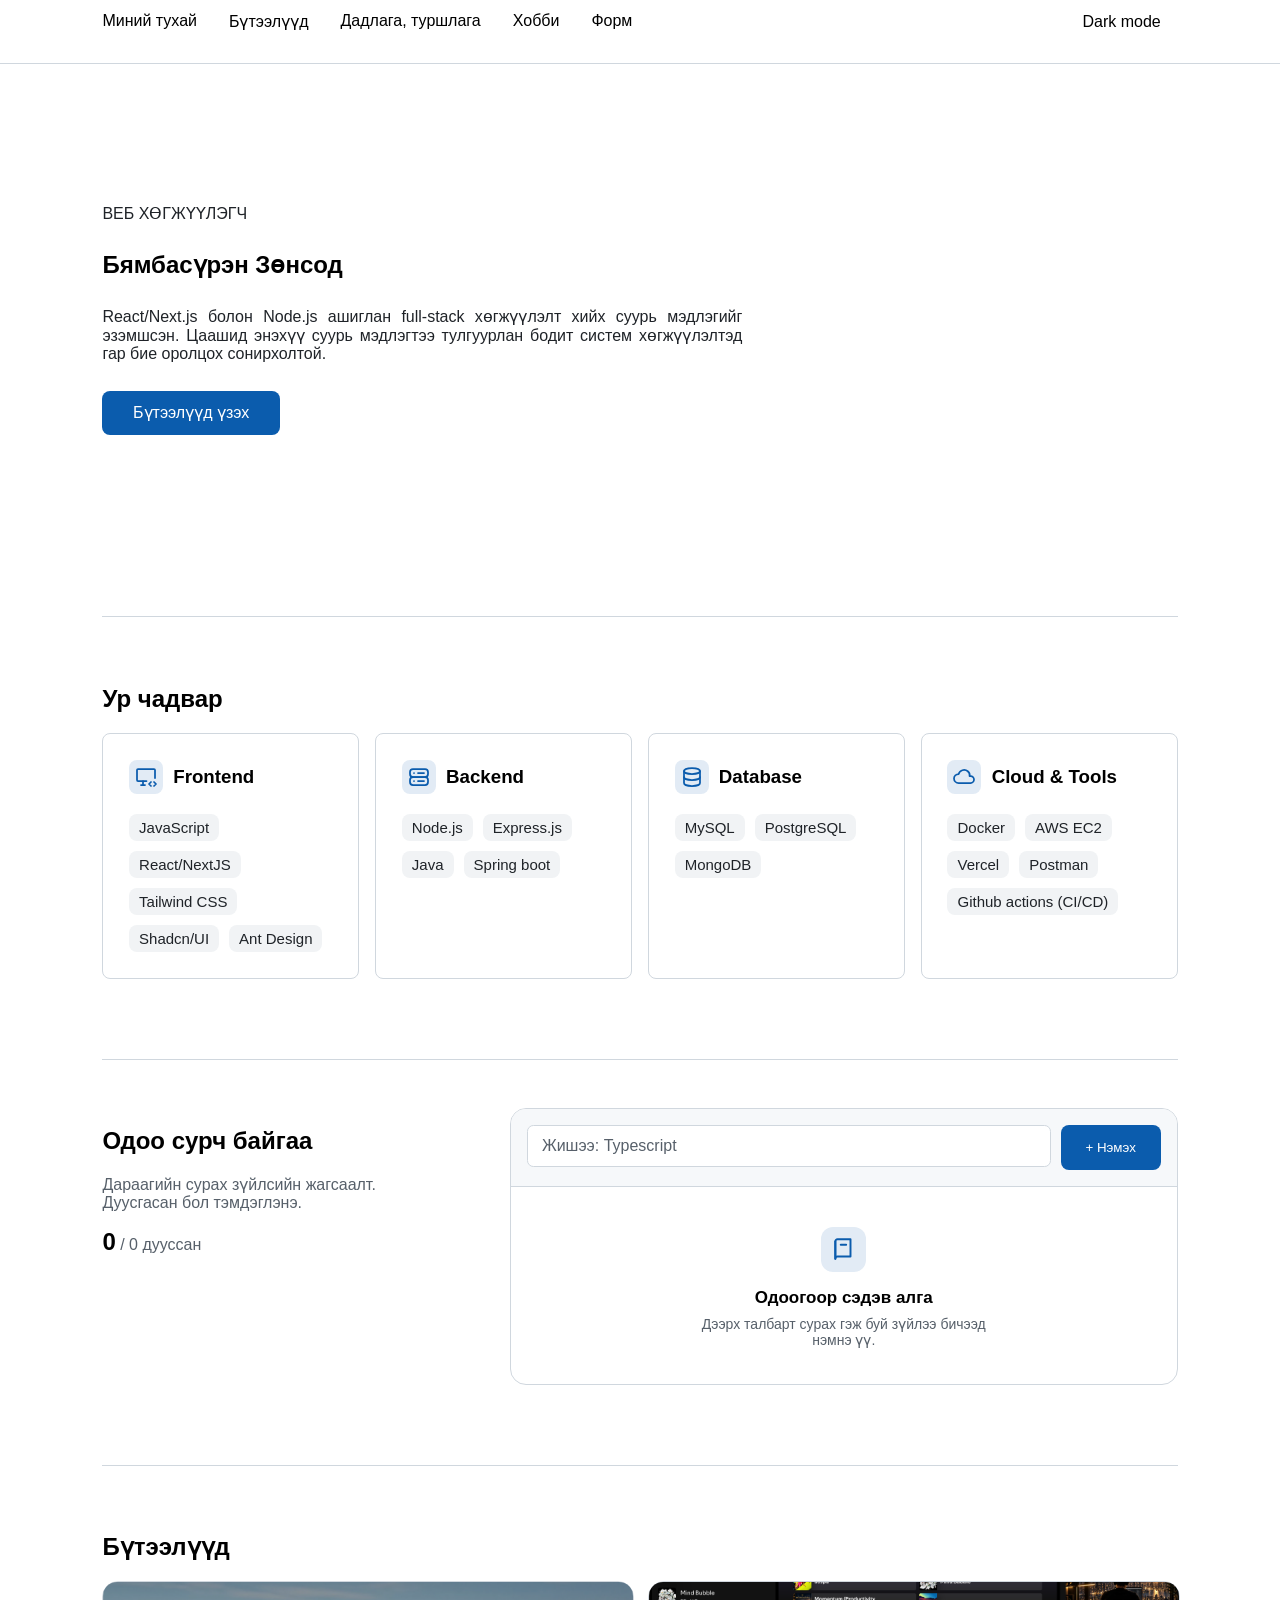
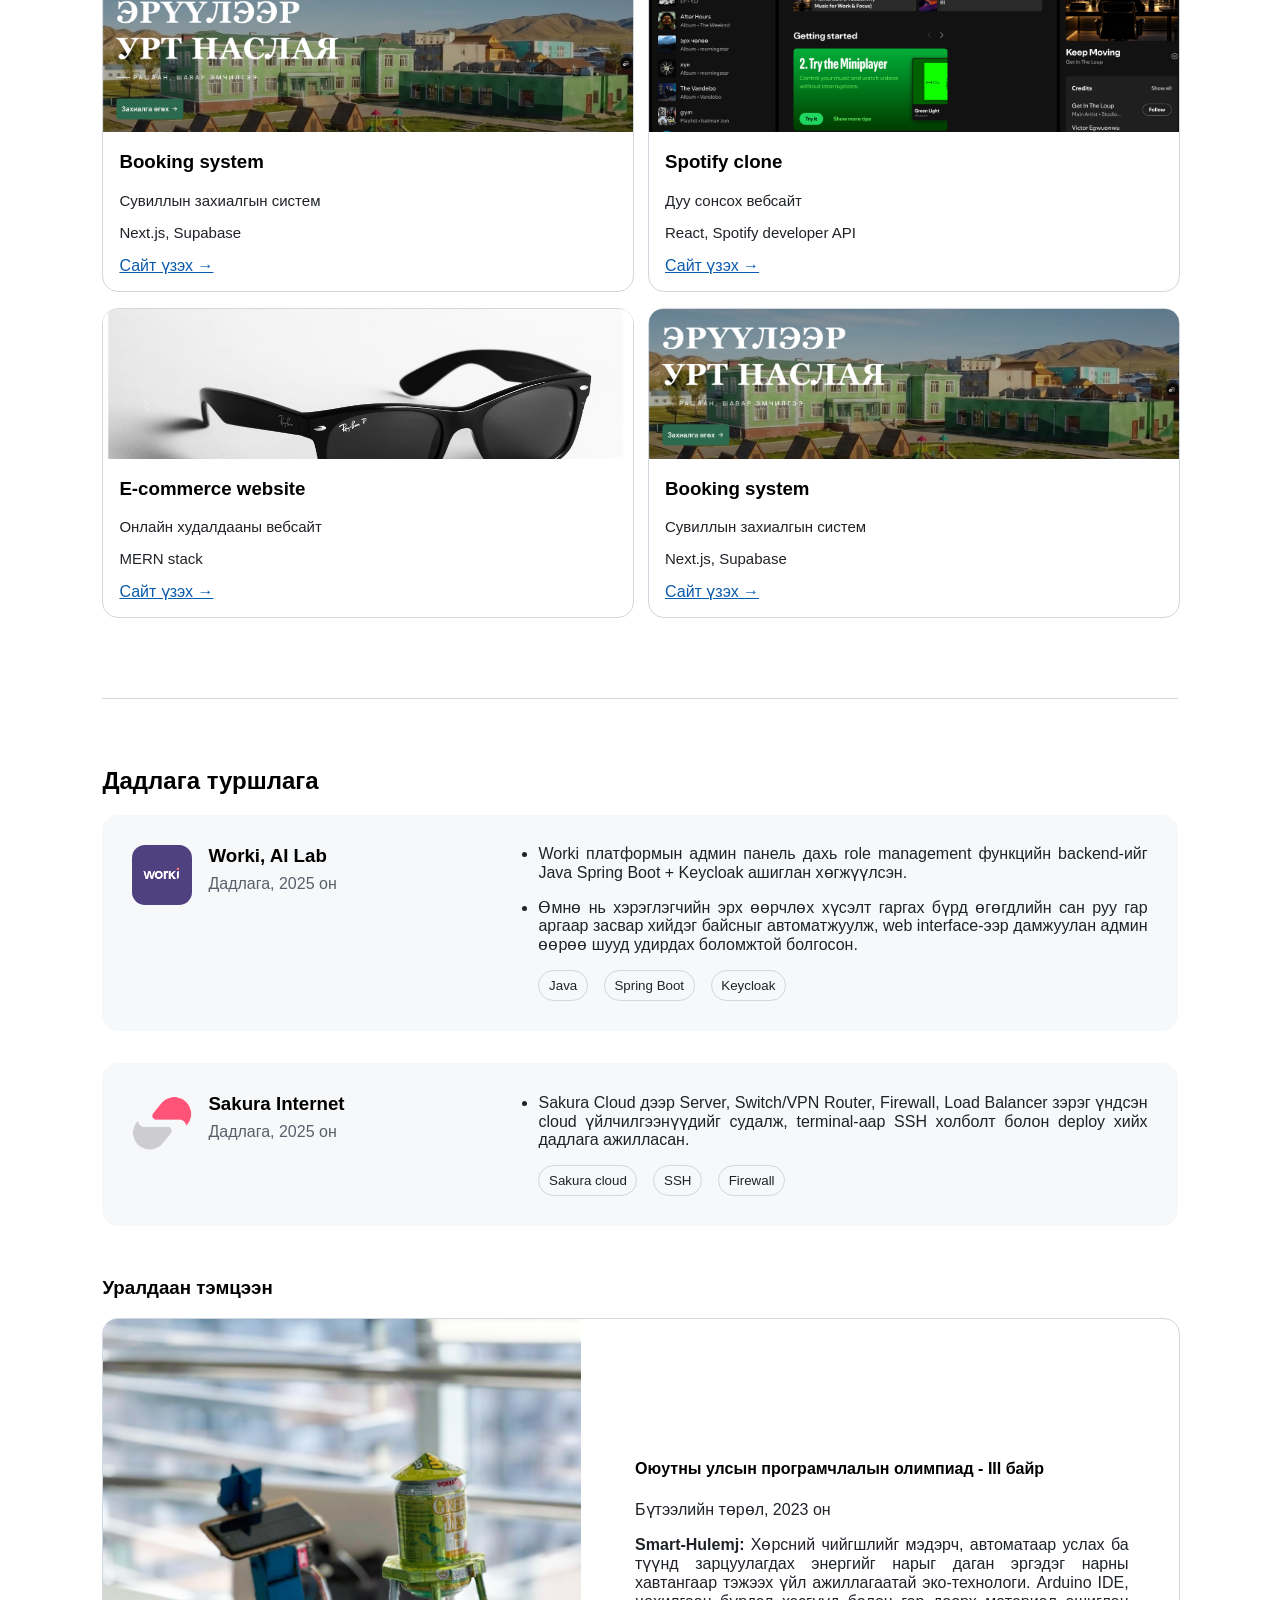
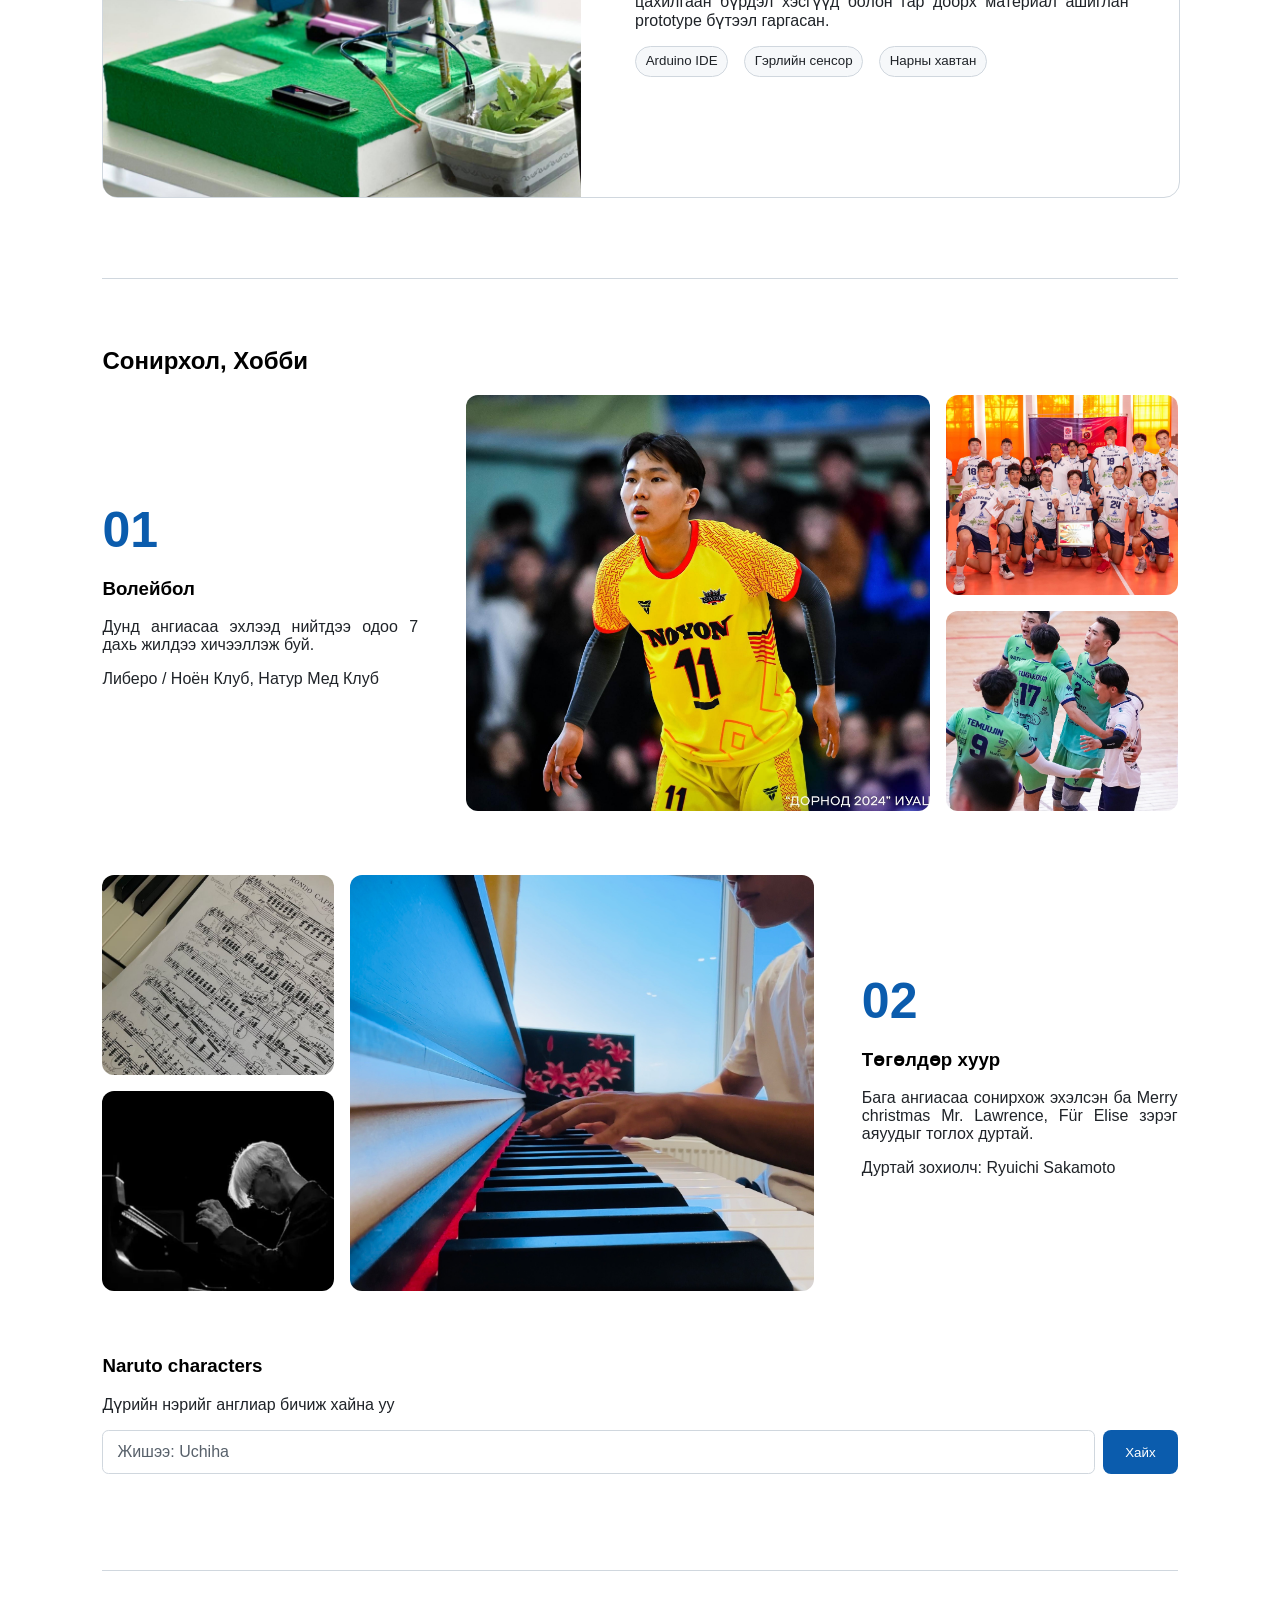
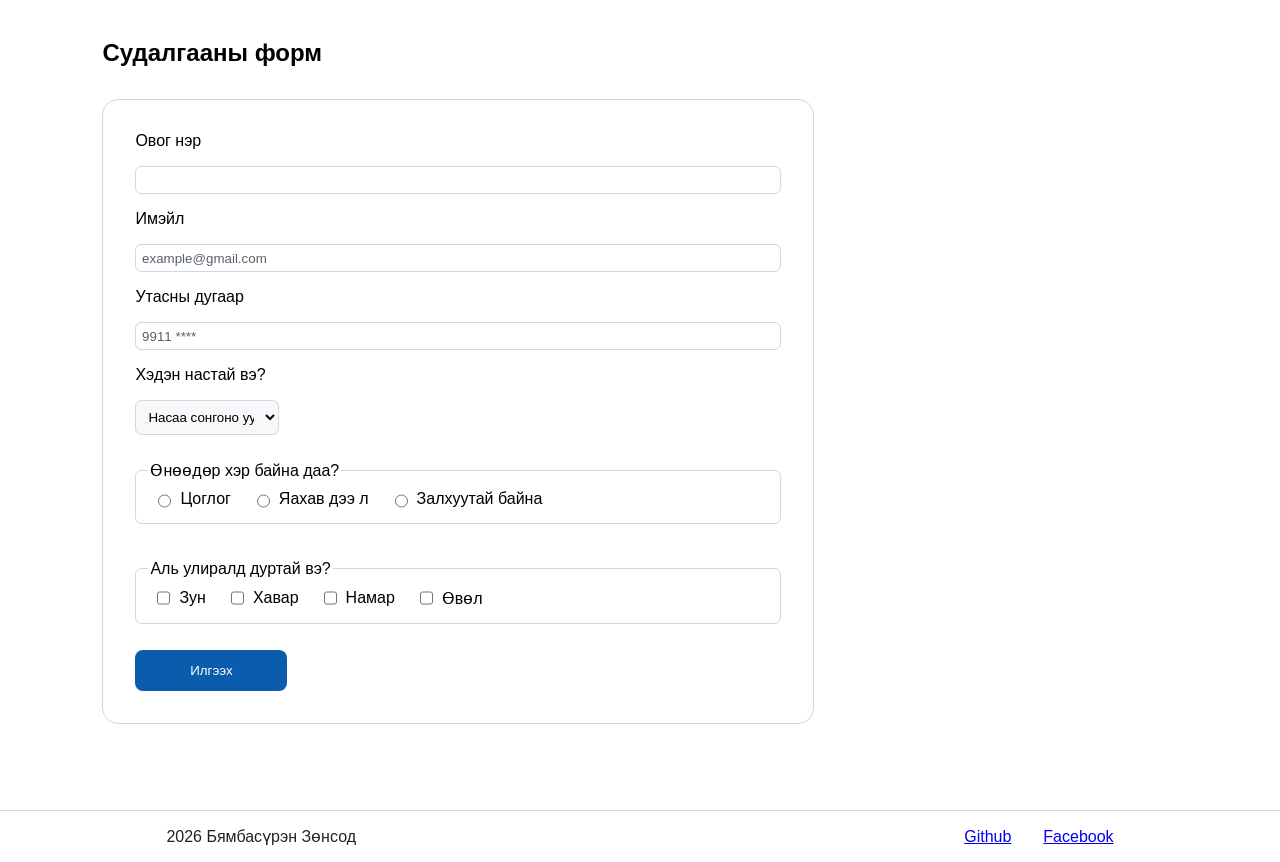
==== commit ed4ae03b: "fetchapi" ====
--- a/index.html
+++ b/index.html
@@ -351,7 +351,6 @@
             <a href="https://www.facebook.com/profile.php?id=61588449451426" target="_blank">Facebook</a>
         </div> 
     </footer>
-    <script src="../04-javascript-core/script.js"></script>
-    <script src="../05-fetch-api/fetchApi.js"></script>
+    <script src="./script.js"></script>
 </body>
 </html>
